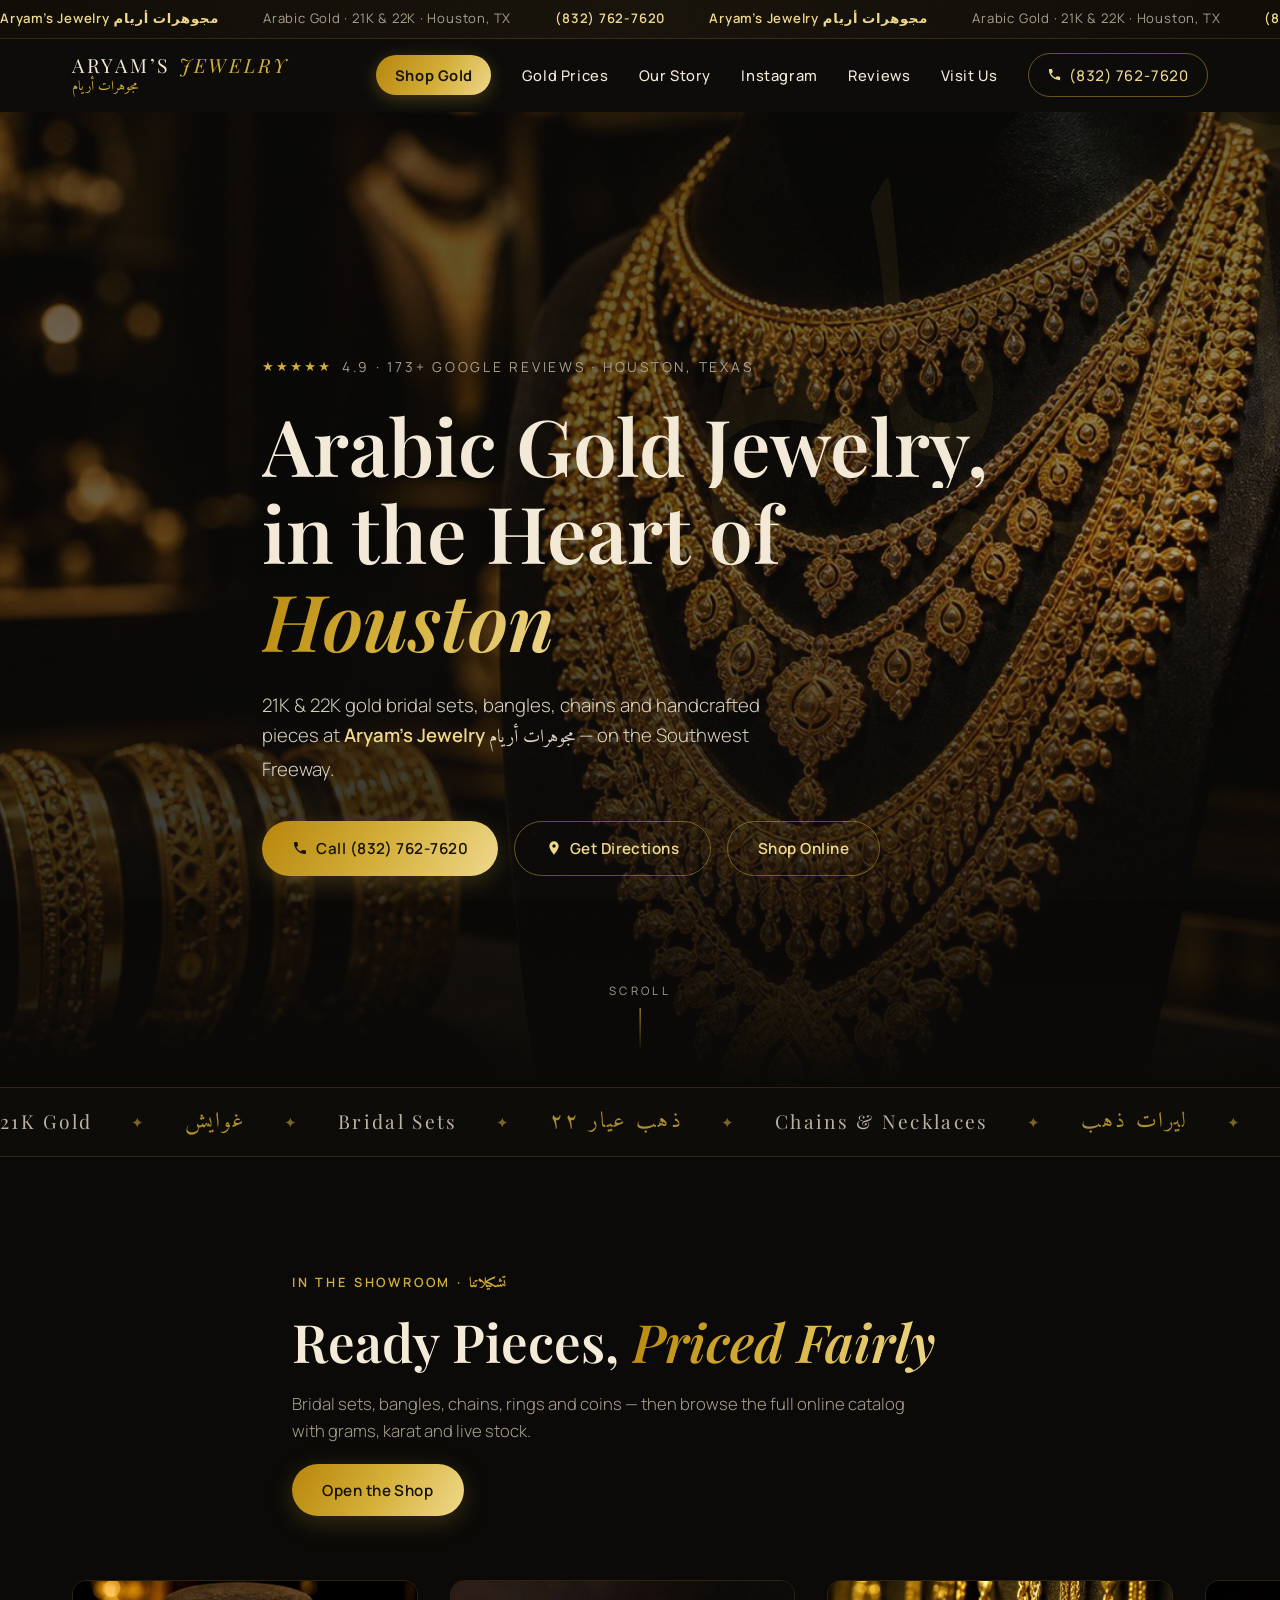
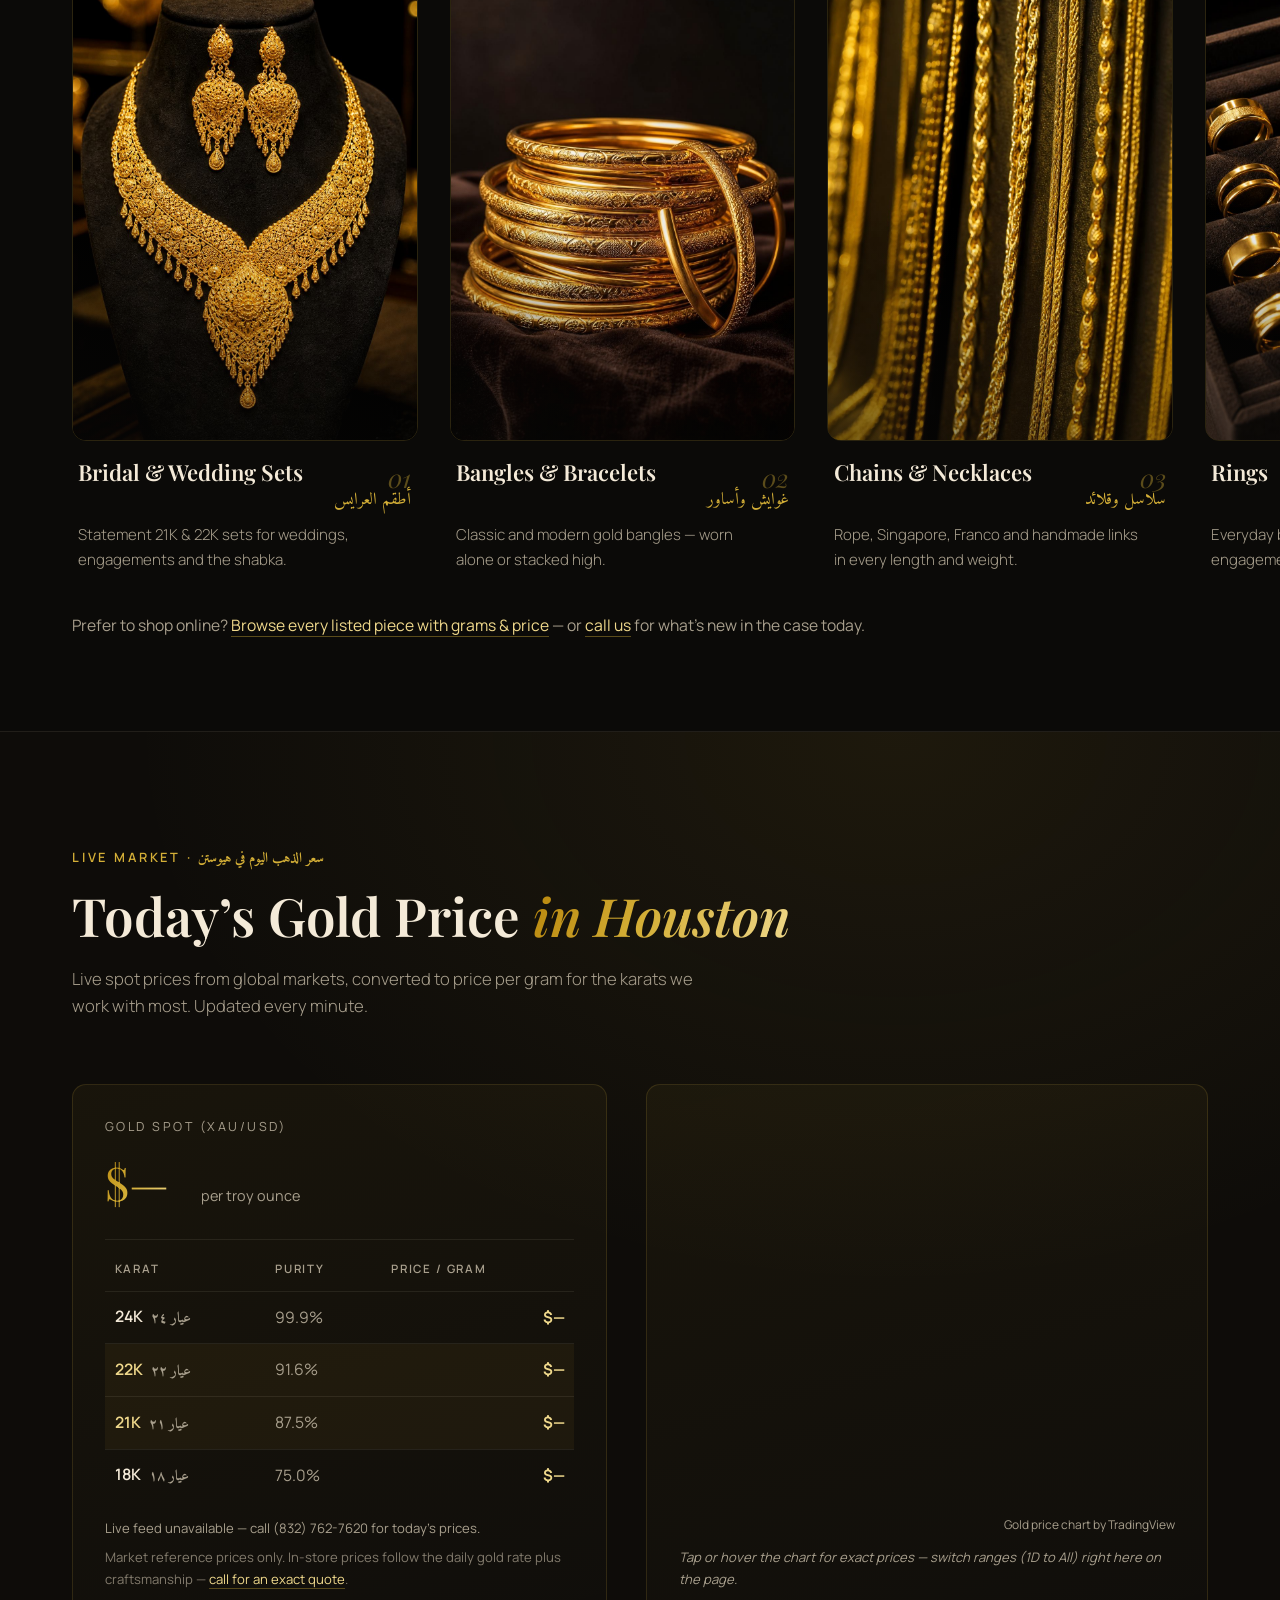
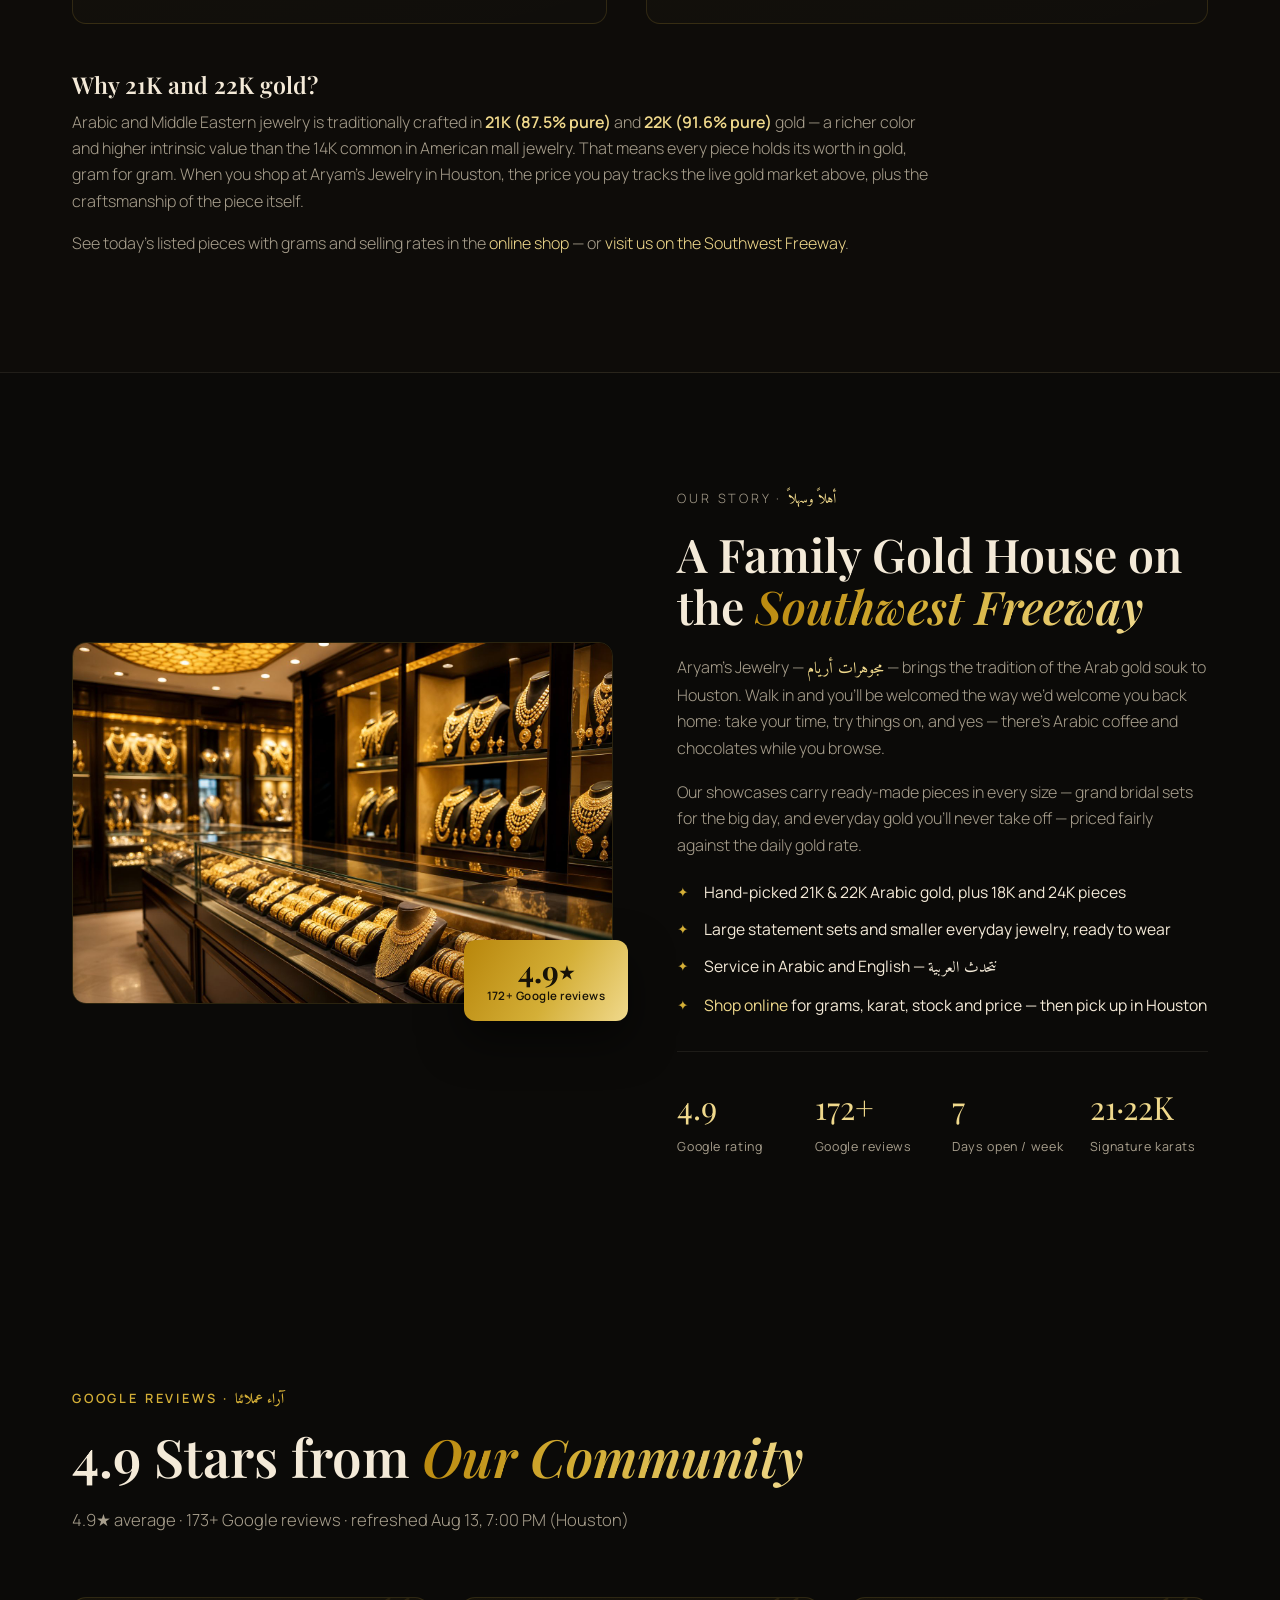
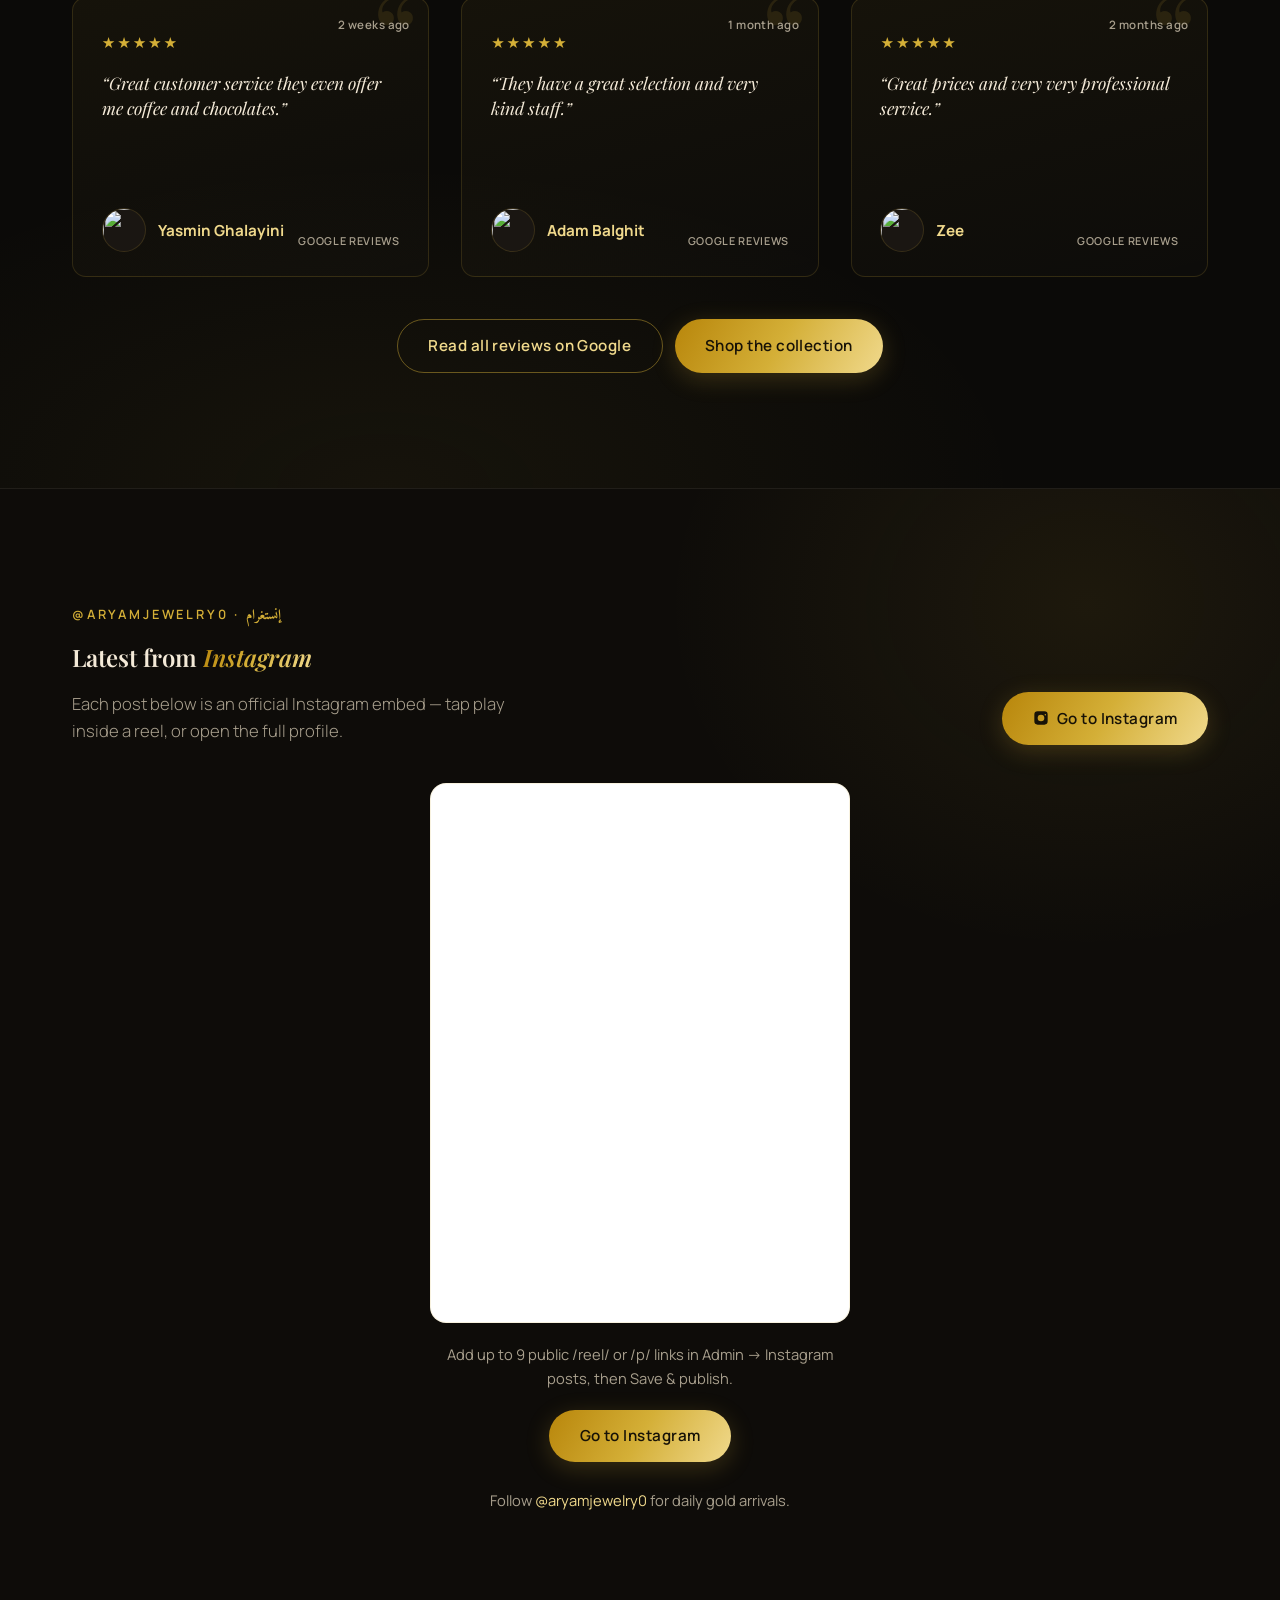
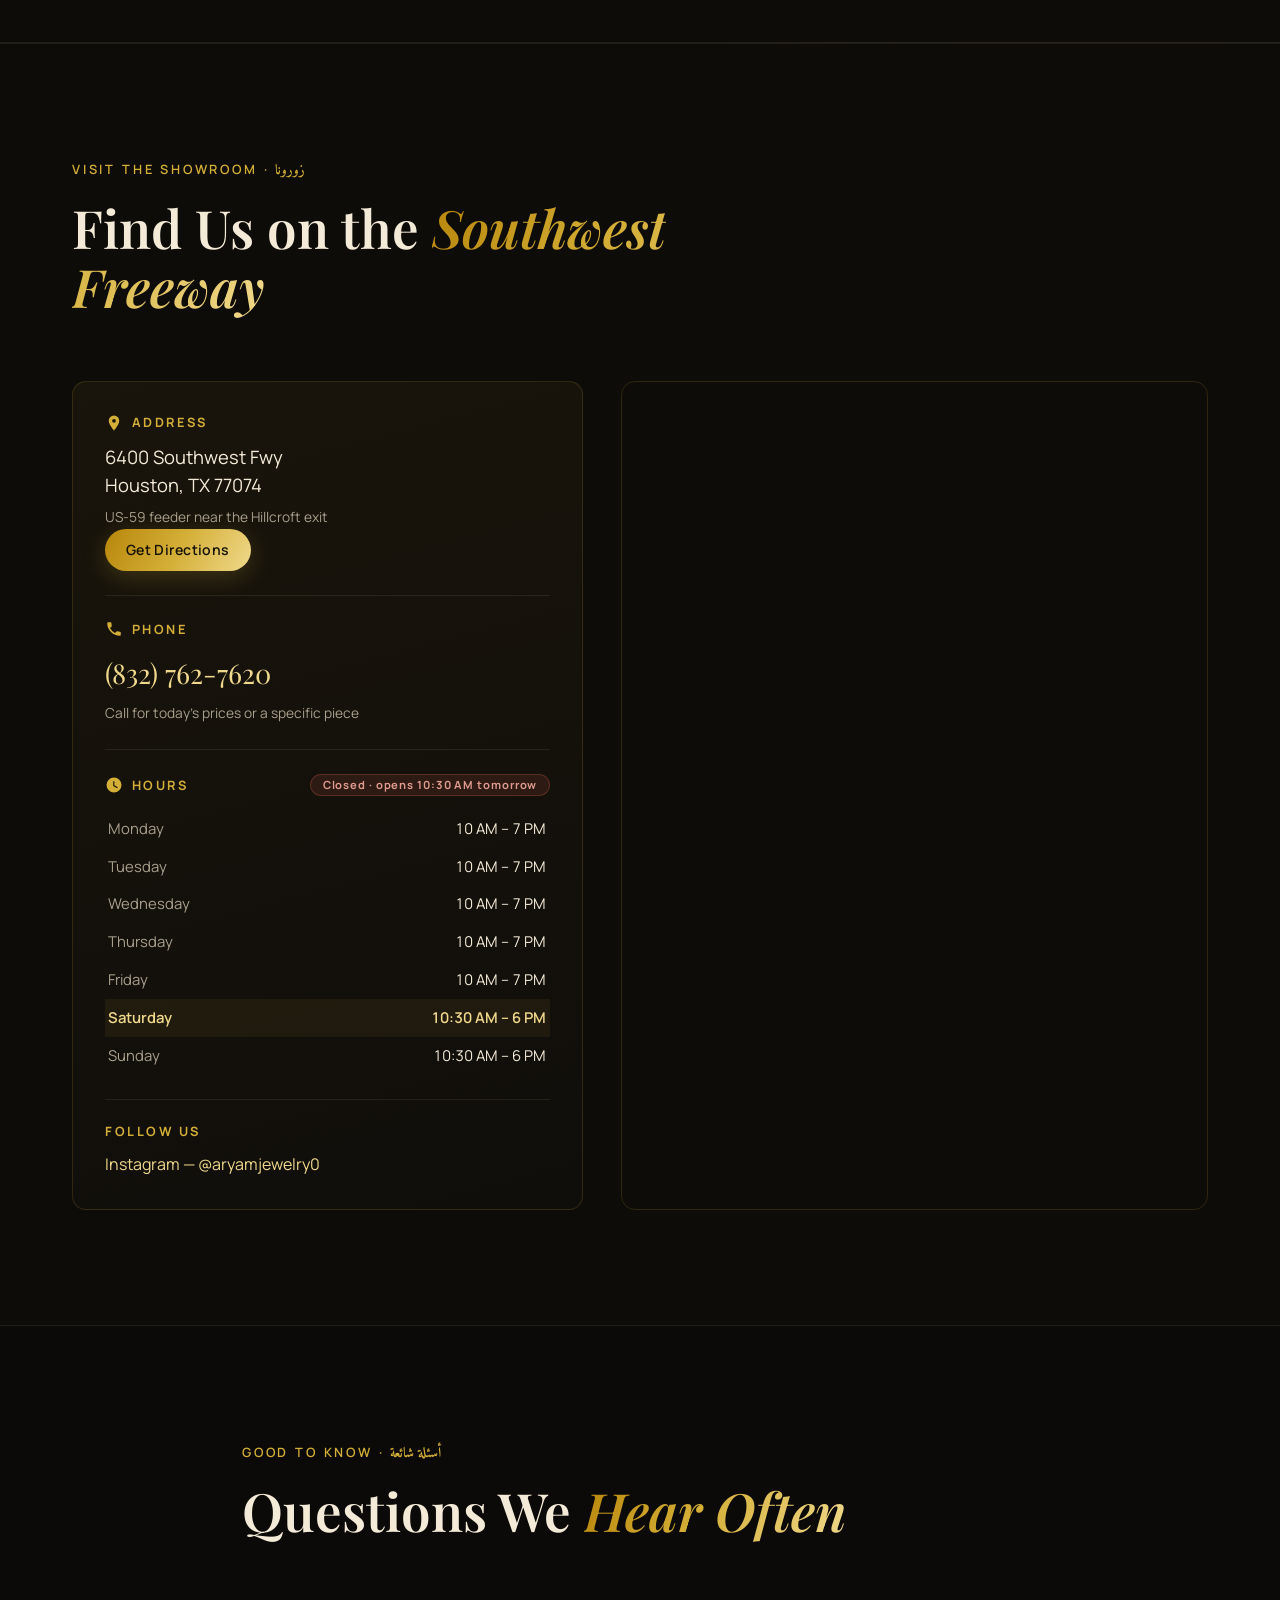
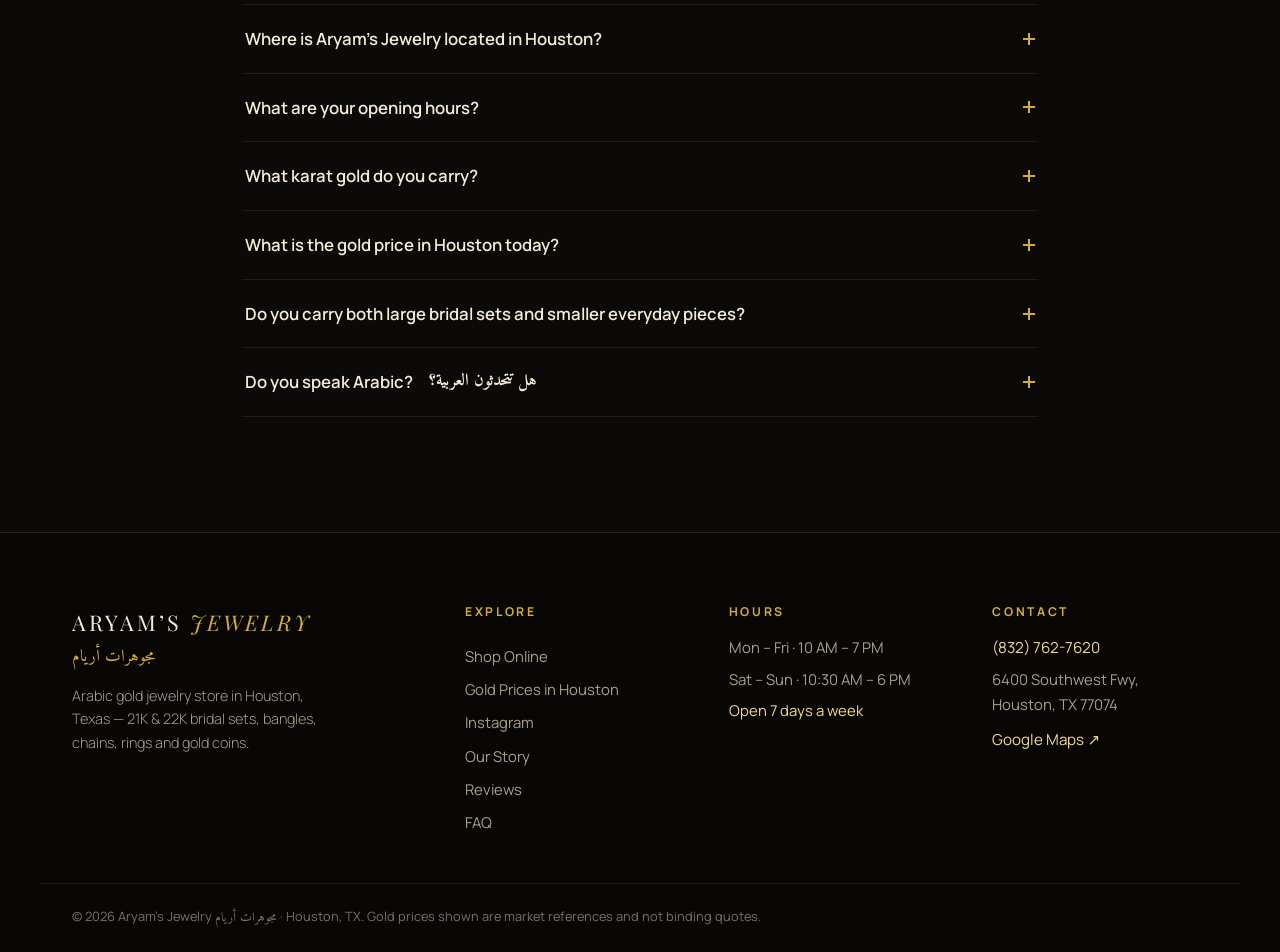
==== index.html @ 7ffd1975 "Instagram embeds rotate 3-at-a-time like Google reviews carousel. Co-authored-by: Cursor <cursoragen" ====
<!DOCTYPE html>
<html lang="en">
<head>
  <meta charset="utf-8" />
  <meta name="viewport" content="width=device-width, initial-scale=1" />

  <!-- Primary SEO -->
  <title>Aryam's Jewelry مجوهرات أريام | Arabic Gold Jewelry Store in Houston, TX — 21K &amp; 22K Gold</title>
  <meta name="description" content="Aryam's Jewelry (مجوهرات أريام) is Houston's Arabic gold jewelry store on the Southwest Fwy — 21K &amp; 22K gold bridal sets, bangles, chains, rings &amp; coins, plus live gold prices in Houston today. Rated 4.9★ on Google. Call (832) 762-7620." />
  <meta name="keywords" content="arabic gold jewelry houston, gold jewelry store houston tx, 21k gold houston, 22k gold jewelry, 18k gold, gold price houston today, gold price per gram, arabic jewelry store, middle eastern jewelry houston, bridal gold sets, gold bangles, gold chains, gold coins houston, مجوهرات هيوستن, ذهب هيوستن, مجوهرات أريام, سعر الذهب اليوم في هيوستن, Aryam's Jewelry" />
  <meta name="robots" content="index, follow, max-image-preview:large" />
  <meta name="author" content="Aryam's Jewelry" />
  <link rel="canonical" href="https://aryam.us/" />

  <!-- Local SEO / geo -->
  <meta name="geo.region" content="US-TX" />
  <meta name="geo.placename" content="Houston" />
  <meta name="geo.position" content="29.7205597;-95.4973634" />
  <meta name="ICBM" content="29.7205597, -95.4973634" />

  <!-- Open Graph -->
  <meta property="og:type" content="website" />
  <meta property="og:site_name" content="Aryam's Jewelry مجوهرات أريام" />
  <meta property="og:title" content="Aryam's Jewelry مجوهرات أريام — Arabic Gold Jewelry in Houston, TX" />
  <meta property="og:description" content="21K &amp; 22K Arabic gold jewelry in Houston: bridal sets, bangles, chains, rings &amp; coins. Live gold prices updated daily. 4.9★ from 172+ Google reviews." />
  <meta property="og:url" content="https://aryam.us/" />
  <meta property="og:image" content="https://aryam.us/images/hero.jpg" />
  <meta property="og:image:alt" content="22K Arabic gold necklaces and bangles at Aryam's Jewelry, Houston" />
  <meta property="og:locale" content="en_US" />

  <!-- Twitter -->
  <meta name="twitter:card" content="summary_large_image" />
  <meta name="twitter:title" content="Aryam's Jewelry مجوهرات أريام — Arabic Gold Jewelry in Houston, TX" />
  <meta name="twitter:description" content="21K &amp; 22K Arabic gold: bridal sets, bangles, chains &amp; coins. Live Houston gold prices. 4.9★ Google rating." />
  <meta name="twitter:image" content="https://aryam.us/images/hero.jpg" />

  <meta name="theme-color" content="#0b0a08" />
  <link rel="icon" type="image/svg+xml" href="images/favicon.svg" />

  <!-- Performance -->
  <link rel="preconnect" href="https://fonts.googleapis.com" />
  <link rel="preconnect" href="https://fonts.gstatic.com" crossorigin />
  <link rel="preconnect" href="https://api.gold-api.com" />
  <link rel="preload" as="image" href="images/hero.jpg" fetchpriority="high" />
  <link href="https://fonts.googleapis.com/css2?family=Playfair+Display:ital,wght@0,400;0,500;0,600;0,700;1,400&family=Manrope:wght@300;400;500;600;700&family=Amiri:ital,wght@0,400;0,700;1,400&display=swap" rel="stylesheet" />
  <link rel="stylesheet" href="css/styles.css" />

  <!-- Structured data: local business -->
  <script type="application/ld+json">
  {
    "@context": "https://schema.org",
    "@type": "JewelryStore",
    "@id": "https://aryam.us/#store",
    "name": "Aryam's Jewelry",
    "alternateName": "مجوهرات أريام",
    "description": "Arabic gold jewelry store in Houston, Texas specializing in 21K and 22K gold: bridal and wedding sets, bangles, chains, necklaces, rings, earrings, gold coins and bars.",
    "url": "https://aryam.us/",
    "telephone": "+18327627620",
    "image": ["https://aryam.us/images/hero.jpg"],
    "hasMap": "https://maps.app.goo.gl/hD6xfHHKVSbvvXcBA",
    "currenciesAccepted": "USD",
    "address": {
      "@type": "PostalAddress",
      "streetAddress": "6400 Southwest Fwy",
      "addressLocality": "Houston",
      "addressRegion": "TX",
      "postalCode": "77074",
      "addressCountry": "US"
    },
    "geo": {
      "@type": "GeoCoordinates",
      "latitude": 29.7205597,
      "longitude": -95.4973634
    },
    "areaServed": [
      { "@type": "City", "name": "Houston" },
      { "@type": "AdministrativeArea", "name": "Greater Houston" }
    ],
    "knowsAbout": ["Arabic gold jewelry", "21K gold", "22K gold", "gold prices in Houston", "bridal gold sets", "gold bangles", "gold chains", "gold coins"],
    "knowsLanguage": ["en", "ar"],
    "openingHoursSpecification": [
      {
        "@type": "OpeningHoursSpecification",
        "dayOfWeek": ["Monday", "Tuesday", "Wednesday", "Thursday", "Friday"],
        "opens": "10:00",
        "closes": "19:00"
      },
      {
        "@type": "OpeningHoursSpecification",
        "dayOfWeek": ["Saturday", "Sunday"],
        "opens": "10:30",
        "closes": "18:00"
      }
    ],
    "aggregateRating": {
      "@type": "AggregateRating",
      "ratingValue": "4.9",
      "reviewCount": "172",
      "bestRating": "5"
    },
    "review": [
      {
        "@type": "Review",
        "author": { "@type": "Person", "name": "Yasmin Ghalayini" },
        "reviewRating": { "@type": "Rating", "ratingValue": "5", "bestRating": "5" },
        "reviewBody": "Great customer service they even offer me coffee and chocolates."
      },
      {
        "@type": "Review",
        "author": { "@type": "Person", "name": "Adam Balghit" },
        "reviewRating": { "@type": "Rating", "ratingValue": "5", "bestRating": "5" },
        "reviewBody": "They have a great selection and very kind staff."
      },
      {
        "@type": "Review",
        "author": { "@type": "Person", "name": "Zee" },
        "reviewRating": { "@type": "Rating", "ratingValue": "5", "bestRating": "5" },
        "reviewBody": "Great prices and very very professional service."
      }
    ]
  }
  </script>

  <!-- Structured data: FAQ -->
  <script type="application/ld+json">
  {
    "@context": "https://schema.org",
    "@type": "FAQPage",
    "mainEntity": [
      {
        "@type": "Question",
        "name": "Where is Aryam's Jewelry located in Houston?",
        "acceptedAnswer": {
          "@type": "Answer",
          "text": "Aryam's Jewelry (مجوهرات أريام) is at 6400 Southwest Fwy, Houston, TX 77074 — on the US-59 Southwest Freeway near the Hillcroft exit, in southwest Houston minutes from Sharpstown and the Mahatma Gandhi District."
        }
      },
      {
        "@type": "Question",
        "name": "What are Aryam's Jewelry opening hours?",
        "acceptedAnswer": {
          "@type": "Answer",
          "text": "We are open 7 days a week: Monday through Friday 10 AM–7 PM, and Saturday and Sunday 10:30 AM–6 PM."
        }
      },
      {
        "@type": "Question",
        "name": "What karat gold does Aryam's Jewelry carry?",
        "acceptedAnswer": {
          "@type": "Answer",
          "text": "Our showcases focus on 21K and 22K yellow gold — the traditional standard for Arabic and Middle Eastern jewelry — alongside 18K and 24K pieces. Call (832) 762-7620 to ask about a specific piece or karat."
        }
      },
      {
        "@type": "Question",
        "name": "What is the gold price in Houston today?",
        "acceptedAnswer": {
          "@type": "Answer",
          "text": "Our website shows live gold spot prices per ounce and per gram for 24K, 22K, 21K and 18K gold, updated throughout the day from global markets. In-store prices are based on the daily gold rate plus craftsmanship, so call (832) 762-7620 for an exact quote."
        }
      },
      {
        "@type": "Question",
        "name": "Do you carry both large bridal sets and smaller everyday pieces?",
        "acceptedAnswer": {
          "@type": "Answer",
          "text": "Yes. We keep ready-made pieces in every size — from statement 21K and 22K bridal and wedding sets to everyday bangles, chains, rings and earrings, plus gold coins for gifting."
        }
      },
      {
        "@type": "Question",
        "name": "Do you speak Arabic? هل تتحدثون العربية؟",
        "acceptedAnswer": {
          "@type": "Answer",
          "text": "نعم، أهلاً وسهلاً! We happily serve customers in both Arabic and English."
        }
      }
    ]
  }
  </script>
</head>
<body>
  <a class="skip-link" href="#main">Skip to content</a>

  <!-- Live gold ticker -->
  <div class="gold-ticker" role="status" aria-label="Live gold prices">
    <div class="ticker-track" id="tickerTrack">
      <div class="ticker-group"><span class="tick"><b>Live Gold</b> — loading today's prices…</span></div>
      <div class="ticker-group" aria-hidden="true"><span class="tick"><b>Live Gold</b> — loading today's prices…</span></div>
    </div>
  </div>

  <header class="site-header" id="siteHeader">
    <div class="container nav-wrap">
      <a class="brand" href="#top" aria-label="Aryam's Jewelry — home">
        <span class="brand-en">ARYAM&rsquo;S <em>JEWELRY</em></span>
        <span class="brand-ar" lang="ar" dir="rtl">مجوهرات أريام</span>
      </a>
      <nav class="primary-nav" id="primaryNav" aria-label="Main navigation">
        <a class="nav-shop" href="/shop/">Shop Gold</a>
        <a href="#gold-prices">Gold Prices</a>
        <a href="#about">Our Story</a>
        <a href="#instagram">Instagram</a>
        <a href="#reviews">Reviews</a>
        <a href="#visit">Visit Us</a>
        <a class="nav-call" href="tel:+18327627620">
          <svg viewBox="0 0 24 24" width="15" height="15" aria-hidden="true"><path fill="currentColor" d="M6.62 10.79a15.05 15.05 0 0 0 6.59 6.59l2.2-2.2a1 1 0 0 1 1.02-.24 11.36 11.36 0 0 0 3.57.57 1 1 0 0 1 1 1V20a1 1 0 0 1-1 1A17 17 0 0 1 3 4a1 1 0 0 1 1-1h3.5a1 1 0 0 1 1 1 11.36 11.36 0 0 0 .57 3.57 1 1 0 0 1-.25 1.02Z"/></svg>
          (832) 762-7620
        </a>
      </nav>
      <button class="nav-toggle" id="navToggle" aria-expanded="false" aria-controls="primaryNav" aria-label="Open menu">
        <span></span><span></span><span></span>
      </button>
    </div>
  </header>

  <main id="main">
    <!-- ============ HERO ============ -->
    <section class="hero" id="top">
      <div class="hero-bg" aria-hidden="true">
        <img src="images/hero.jpg" alt="" fetchpriority="high" />
      </div>
      <div class="hero-veil" aria-hidden="true"></div>
      <div class="hero-ar-mark" aria-hidden="true" lang="ar">أريام</div>

      <div class="container hero-inner">
        <p class="hero-eyebrow" data-hero-fade>
          <span class="stars" aria-label="Rated 4.9 out of 5">★★★★★</span>
          4.9 · 172+ Google Reviews · Houston, Texas
        </p>
        <h1 class="hero-title">
          <span class="line"><span>Arabic Gold Jewelry,</span></span>
          <span class="line"><span>in the Heart of <em>Houston</em></span></span>
        </h1>
        <p class="hero-sub" data-hero-fade>
          21K &amp; 22K gold bridal sets, bangles, chains and handcrafted pieces at
          <strong>Aryam&rsquo;s Jewelry</strong> <span lang="ar" dir="rtl">مجوهرات أريام</span> —
          on the Southwest Freeway.
        </p>
        <div class="hero-cta" data-hero-fade>
          <a class="btn btn-gold" href="tel:+18327627620">
            <svg viewBox="0 0 24 24" width="16" height="16" aria-hidden="true"><path fill="currentColor" d="M6.62 10.79a15.05 15.05 0 0 0 6.59 6.59l2.2-2.2a1 1 0 0 1 1.02-.24 11.36 11.36 0 0 0 3.57.57 1 1 0 0 1 1 1V20a1 1 0 0 1-1 1A17 17 0 0 1 3 4a1 1 0 0 1 1-1h3.5a1 1 0 0 1 1 1 11.36 11.36 0 0 0 .57 3.57 1 1 0 0 1-.25 1.02Z"/></svg>
            Call (832) 762-7620
          </a>
          <a class="btn btn-ghost" href="https://maps.app.goo.gl/hD6xfHHKVSbvvXcBA" target="_blank" rel="noopener">
            <svg viewBox="0 0 24 24" width="16" height="16" aria-hidden="true"><path fill="currentColor" d="M12 2a7 7 0 0 0-7 7c0 5.25 7 13 7 13s7-7.75 7-13a7 7 0 0 0-7-7Zm0 9.5A2.5 2.5 0 1 1 12 6.5a2.5 2.5 0 0 1 0 5Z"/></svg>
            Get Directions
          </a>
          <a class="btn btn-ghost" href="/shop/">Shop Online</a>
        </div>
      </div>

      <a class="hero-scroll" href="/shop/" aria-label="Go to the online shop" data-hero-fade>
        <span>Scroll</span><i></i>
      </a>
    </section>

    <!-- ============ MARQUEE ============ -->
    <div class="marquee" aria-hidden="true">
      <div class="marquee-track">
        <div class="marquee-group">
          <span>21K Gold</span><i>✦</i><span lang="ar">غوايش</span><i>✦</i><span>Bridal Sets</span><i>✦</i><span lang="ar">ذهب عيار ٢٢</span><i>✦</i><span>Chains &amp; Necklaces</span><i>✦</i><span lang="ar">ليرات ذهب</span><i>✦</i><span>Gold Coins</span><i>✦</i><span lang="ar">مجوهرات أريام</span><i>✦</i>
        </div>
        <div class="marquee-group">
          <span>21K Gold</span><i>✦</i><span lang="ar">غوايش</span><i>✦</i><span>Bridal Sets</span><i>✦</i><span lang="ar">ذهب عيار ٢٢</span><i>✦</i><span>Chains &amp; Necklaces</span><i>✦</i><span lang="ar">ليرات ذهب</span><i>✦</i><span>Gold Coins</span><i>✦</i><span lang="ar">مجوهرات أريام</span><i>✦</i>
        </div>
      </div>
    </div>

    <!-- ============ COLLECTIONS ============ -->
    <section class="collections" id="collections" aria-labelledby="collections-title">
      <div class="container section-head" data-reveal>
        <p class="eyebrow">In the showroom · <span lang="ar" dir="rtl">تشكيلاتنا</span></p>
        <h2 id="collections-title">Ready Pieces, <em>Priced Fairly</em></h2>
        <p class="section-intro">
          Bridal sets, bangles, chains, rings and coins — then browse the full online catalog with grams, karat and live stock.
        </p>
        <p style="margin:1.2rem 0 0">
          <a class="btn btn-gold" href="/shop/">Open the Shop</a>
        </p>
      </div>

      <div class="collections-pin">
        <div class="collections-viewport">
          <div class="collections-track" id="collectionsTrack">
            <article class="collection-card">
              <div class="card-media"><img src="images/bridal-set.jpg" loading="lazy" width="1024" height="1536" alt="21K gold bridal jewelry set with ornate necklace and earrings — Arabic wedding gold at Aryam's Jewelry Houston" /></div>
              <div class="card-body">
                <span class="card-index">01</span>
                <h3>Bridal &amp; Wedding Sets</h3>
                <p class="card-ar" lang="ar" dir="rtl">أطقم العرايس</p>
                <p class="card-desc">Statement 21K &amp; 22K sets for weddings, engagements and the shabka.</p>
              </div>
            </article>
            <article class="collection-card">
              <div class="card-media"><img src="images/bangles.jpg" loading="lazy" width="1024" height="1536" alt="Stack of traditional 21K gold bangles (ghawayish) at Aryam's Jewelry, Arabic jewelry store in Houston TX" /></div>
              <div class="card-body">
                <span class="card-index">02</span>
                <h3>Bangles &amp; Bracelets</h3>
                <p class="card-ar" lang="ar" dir="rtl">غوايش وأساور</p>
                <p class="card-desc">Classic and modern gold bangles — worn alone or stacked high.</p>
              </div>
            </article>
            <article class="collection-card">
              <div class="card-media"><img src="images/necklaces.jpg" loading="lazy" width="1024" height="1536" alt="22K gold chains and necklaces hanging in the showcase at Aryam's Jewelry, gold store in Houston" /></div>
              <div class="card-body">
                <span class="card-index">03</span>
                <h3>Chains &amp; Necklaces</h3>
                <p class="card-ar" lang="ar" dir="rtl">سلاسل وقلائد</p>
                <p class="card-desc">Rope, Singapore, Franco and handmade links in every length and weight.</p>
              </div>
            </article>
            <article class="collection-card">
              <div class="card-media"><img src="images/rings.jpg" loading="lazy" width="1024" height="1536" alt="Tray of 18K and 21K gold rings at Aryam's Jewelry, jewelry store in Houston, Texas" /></div>
              <div class="card-body">
                <span class="card-index">04</span>
                <h3>Rings</h3>
                <p class="card-ar" lang="ar" dir="rtl">خواتم</p>
                <p class="card-desc">Everyday bands, statement rings and engagement gold in every size.</p>
              </div>
            </article>
            <article class="collection-card">
              <div class="card-media"><img src="images/gold-coins.jpg" loading="lazy" width="1024" height="1536" alt="Gold coins, liras and minted gold bars for gifting and saving at Aryam's Jewelry Houston" /></div>
              <div class="card-body">
                <span class="card-index">05</span>
                <h3>Coins &amp; Bars</h3>
                <p class="card-ar" lang="ar" dir="rtl">ليرات وسبائك</p>
                <p class="card-desc">Gold liras, coins and minted bars — for gifting, saving and celebrating.</p>
              </div>
            </article>
          </div>
        </div>
      </div>
      <p class="collections-note container" data-reveal>
        Prefer to shop online? <a href="/shop/">Browse every listed piece with grams &amp; price</a> —
        or <a href="tel:+18327627620">call us</a> for what&rsquo;s new in the case today.
      </p>
    </section>

    <!-- ============ GOLD PRICES ============ -->
    <section class="gold" id="gold-prices" aria-labelledby="gold-title">
      <div class="container">
        <div class="section-head" data-reveal>
          <p class="eyebrow">Live Market · <span lang="ar" dir="rtl">سعر الذهب اليوم في هيوستن</span></p>
          <h2 id="gold-title">Today&rsquo;s Gold Price <em>in Houston</em></h2>
          <p class="section-intro">
            Live spot prices from global markets, converted to price per gram for the karats we work with most.
            Updated every minute.
          </p>
        </div>

        <div class="gold-grid">
          <div class="gold-table-card" data-reveal>
            <div class="gold-spot">
              <span class="gold-spot-label">Gold Spot (XAU/USD)</span>
              <span class="gold-spot-value" id="spotPrice">$—</span>
              <span class="gold-spot-delta" id="spotDelta"></span>
              <span class="gold-spot-unit">per troy ounce</span>
            </div>
            <table class="gold-table">
              <caption class="sr-only">Live gold price per gram by karat, in US dollars</caption>
              <thead>
                <tr><th scope="col">Karat</th><th scope="col">Purity</th><th scope="col">Price / gram</th></tr>
              </thead>
              <tbody>
                <tr><th scope="row">24K <span lang="ar" dir="rtl">عيار ٢٤</span></th><td>99.9%</td><td class="price" id="g24">$—</td></tr>
                <tr class="highlight"><th scope="row">22K <span lang="ar" dir="rtl">عيار ٢٢</span></th><td>91.6%</td><td class="price" id="g22">$—</td></tr>
                <tr class="highlight"><th scope="row">21K <span lang="ar" dir="rtl">عيار ٢١</span></th><td>87.5%</td><td class="price" id="g21">$—</td></tr>
                <tr><th scope="row">18K <span lang="ar" dir="rtl">عيار ١٨</span></th><td>75.0%</td><td class="price" id="g18">$—</td></tr>
              </tbody>
            </table>
            <p class="gold-updated" id="priceUpdated">Connecting to live market feed…</p>
            <p class="gold-disclaimer">
              Market reference prices only. In-store prices follow the daily gold rate plus craftsmanship —
              <a href="tel:+18327627620">call for an exact quote</a>.
            </p>
          </div>

          <div class="gold-chart-card" data-reveal>
            <!-- TradingView interactive chart: range tabs + tap/hover readouts, all in-page -->
            <div class="tradingview-widget-container">
              <div class="tradingview-widget-container__widget"></div>
              <div class="tradingview-widget-copyright">
                <a href="https://www.tradingview.com/symbols/XAUUSD/" rel="noopener nofollow" target="_blank"><span>Gold price chart</span></a> by TradingView
              </div>
              <script type="text/javascript" src="https://s3.tradingview.com/external-embedding/embed-widget-symbol-overview.js" async>
              {
                "symbols": [
                  ["Gold Spot / U.S. Dollar", "OANDA:XAUUSD|12M"]
                ],
                "chartOnly": false,
                "width": "100%",
                "height": "100%",
                "locale": "en",
                "colorTheme": "dark",
                "autosize": true,
                "showVolume": false,
                "showMA": false,
                "hideDateRanges": false,
                "hideMarketStatus": true,
                "hideSymbolLogo": true,
                "scalePosition": "right",
                "scaleMode": "Normal",
                "fontFamily": "Trebuchet MS, Roboto, Ubuntu, sans-serif",
                "fontSize": "11",
                "noTimeScale": false,
                "valuesTracking": "1",
                "changeMode": "price-and-percent",
                "chartType": "area",
                "lineWidth": 2,
                "lineColor": "rgba(212, 175, 55, 1)",
                "topColor": "rgba(212, 175, 55, 0.22)",
                "bottomColor": "rgba(212, 175, 55, 0)",
                "isTransparent": true,
                "dateRanges": [
                  "1d|15",
                  "1w|60",
                  "1m|240",
                  "3m|1D",
                  "12m|1D",
                  "60m|1W",
                  "all|1M"
                ]
              }
              </script>
            </div>
            <p class="chart-hint">Tap or hover the chart for exact prices — switch ranges (1D to All) right here on the page.</p>
          </div>
        </div>

        <div class="gold-copy" data-reveal>
          <h3>Why 21K and 22K gold?</h3>
          <p>
            Arabic and Middle Eastern jewelry is traditionally crafted in <strong>21K (87.5% pure)</strong> and
            <strong>22K (91.6% pure)</strong> gold — a richer color and higher intrinsic value than the 14K common in
            American mall jewelry. That means every piece holds its worth in gold, gram for gram. When you shop at
            Aryam&rsquo;s Jewelry in Houston, the price you pay tracks the live gold market above, plus the
            craftsmanship of the piece itself.
          </p>
          <p style="margin-top:1rem">
            See today’s listed pieces with grams and selling rates in the
            <a href="/shop/">online shop</a> — or <a href="#visit">visit us on the Southwest Freeway</a>.
          </p>
        </div>
      </div>
    </section>

    <!-- ============ ABOUT ============ -->
    <section class="about" id="about" aria-labelledby="about-title">
      <div class="container about-grid">
        <div class="about-media" data-reveal>
          <img src="images/interior.jpg" loading="lazy" width="1536" height="1024" alt="Illuminated showcases of 21K and 22K Arabic gold jewelry inside Aryam's Jewelry store in Houston, Texas" />
          <div class="about-badge">
            <span class="badge-value">4.9<small>★</small></span>
            <span class="badge-label">172+ Google reviews</span>
          </div>
        </div>
        <div class="about-copy">
          <p class="eyebrow" data-reveal>Our Story · <span lang="ar" dir="rtl">أهلاً وسهلاً</span></p>
          <h2 id="about-title" data-reveal>A Family Gold House on the <em>Southwest Freeway</em></h2>
          <p data-reveal>
            Aryam&rsquo;s Jewelry — <span lang="ar" dir="rtl">مجوهرات أريام</span> — brings the tradition of the
            Arab gold souk to Houston. Walk in and you&rsquo;ll be welcomed the way we&rsquo;d welcome you back home:
            take your time, try things on, and yes — there&rsquo;s Arabic coffee and chocolates while you browse.
          </p>
          <p data-reveal>
            Our showcases carry ready-made pieces in every size — grand bridal sets for the big day, and everyday
            gold you&rsquo;ll never take off — priced fairly against the daily gold rate.
          </p>
          <ul class="about-list" data-reveal>
            <li>Hand-picked 21K &amp; 22K Arabic gold, plus 18K and 24K pieces</li>
            <li>Large statement sets and smaller everyday jewelry, ready to wear</li>
            <li>Service in Arabic and English — <span lang="ar" dir="rtl">نتحدث العربية</span></li>
            <li><a href="/shop/">Shop online</a> for grams, karat, stock and price — then pick up in Houston</li>
          </ul>
          <div class="stats" data-reveal>
            <div class="stat"><span class="stat-value" data-count="4.9" data-decimals="1">4.9</span><span class="stat-label">Google rating</span></div>
            <div class="stat"><span class="stat-value" data-count="172" data-suffix="+">172+</span><span class="stat-label">Google reviews</span></div>
            <div class="stat"><span class="stat-value" data-count="7">7</span><span class="stat-label">Days open / week</span></div>
            <div class="stat"><span class="stat-value">21·22K</span><span class="stat-label">Signature karats</span></div>
          </div>
        </div>
      </div>
    </section>

    <!-- ============ REVIEWS ============ -->
    <section class="reviews" id="reviews" aria-labelledby="reviews-title">
      <div class="container">
        <div class="section-head" data-reveal>
          <p class="eyebrow">Google Reviews · <span lang="ar" dir="rtl">آراء عملائنا</span></p>
          <h2 id="reviews-title">
            <span id="reviewsRatingLabel">4.9</span> Stars from <em>Our Community</em>
          </h2>
          <p class="section-intro" id="reviewsMeta">Loading the latest Google reviews…</p>
        </div>
        <div class="review-carousel" id="reviewsGrid" aria-live="polite"></div>
        <div class="reviews-cta" data-reveal>
          <a class="btn btn-ghost" href="https://maps.app.goo.gl/hD6xfHHKVSbvvXcBA" target="_blank" rel="noopener">Read all reviews on Google</a>
          <a class="btn btn-gold" href="/shop/">Shop the collection</a>
        </div>
      </div>
    </section>

    <!-- ============ INSTAGRAM ============ -->
    <section class="instagram" id="instagram" aria-labelledby="instagram-title">
      <div class="container">
        <div class="ig-head" data-reveal>
          <div>
            <p class="eyebrow">@aryamjewelry0 · <span lang="ar" dir="rtl">إنستغرام</span></p>
            <h2 id="instagram-title">Latest from <em>Instagram</em></h2>
            <p class="section-intro">Each post below is an official Instagram embed — tap play inside a reel, or open the full profile.</p>
          </div>
          <a class="btn btn-gold" href="https://www.instagram.com/aryamjewelry0/" target="_blank" rel="noopener">
            <svg viewBox="0 0 24 24" width="16" height="16" aria-hidden="true"><path fill="currentColor" d="M7 2h10a5 5 0 0 1 5 5v10a5 5 0 0 1-5 5H7a5 5 0 0 1-5-5V7a5 5 0 0 1 5-5Zm5 5a5 5 0 1 0 0 10 5 5 0 0 0 0-10Zm6.5-.9a1.1 1.1 0 1 0 0 2.2 1.1 1.1 0 0 0 0-2.2Z"/></svg>
            Go to Instagram
          </a>
        </div>

        <div class="ig-carousel" id="igCarousel" data-reveal aria-label="Embedded Instagram posts"></div>
        <div class="ig-empty" id="igEmpty" data-reveal hidden></div>

        <p class="ig-note" data-reveal>
          Follow <a href="https://www.instagram.com/aryamjewelry0/" target="_blank" rel="noopener">@aryamjewelry0</a> for daily gold arrivals.
        </p>
      </div>
    </section>

    <!-- ============ VISIT ============ -->
    <section class="visit" id="visit" aria-labelledby="visit-title">
      <div class="container">
        <div class="section-head" data-reveal>
          <p class="eyebrow">Visit the Showroom · <span lang="ar" dir="rtl">زورونا</span></p>
          <h2 id="visit-title">Find Us on the <em>Southwest Freeway</em></h2>
        </div>

        <div class="visit-grid">
          <div class="visit-info" data-reveal>
            <div class="visit-block">
              <h3>
                <svg viewBox="0 0 24 24" width="18" height="18" aria-hidden="true"><path fill="currentColor" d="M12 2a7 7 0 0 0-7 7c0 5.25 7 13 7 13s7-7.75 7-13a7 7 0 0 0-7-7Zm0 9.5A2.5 2.5 0 1 1 12 6.5a2.5 2.5 0 0 1 0 5Z"/></svg>
                Address
              </h3>
              <address>6400 Southwest Fwy<br />Houston, TX 77074</address>
              <p class="visit-hint">US-59 feeder near the Hillcroft exit</p>
              <a class="btn btn-gold btn-small" href="https://maps.app.goo.gl/hD6xfHHKVSbvvXcBA" target="_blank" rel="noopener">Get Directions</a>
            </div>

            <div class="visit-block">
              <h3>
                <svg viewBox="0 0 24 24" width="18" height="18" aria-hidden="true"><path fill="currentColor" d="M6.62 10.79a15.05 15.05 0 0 0 6.59 6.59l2.2-2.2a1 1 0 0 1 1.02-.24 11.36 11.36 0 0 0 3.57.57 1 1 0 0 1 1 1V20a1 1 0 0 1-1 1A17 17 0 0 1 3 4a1 1 0 0 1 1-1h3.5a1 1 0 0 1 1 1 11.36 11.36 0 0 0 .57 3.57 1 1 0 0 1-.25 1.02Z"/></svg>
                Phone
              </h3>
              <p><a class="visit-phone" href="tel:+18327627620">(832) 762-7620</a></p>
              <p class="visit-hint">Call for today&rsquo;s prices or a specific piece</p>
            </div>

            <div class="visit-block visit-hours">
              <h3>
                <svg viewBox="0 0 24 24" width="18" height="18" aria-hidden="true"><path fill="currentColor" d="M12 2a10 10 0 1 0 10 10A10 10 0 0 0 12 2Zm4.2 14.2L11 13.3V7h1.5v5.4l4.5 2.7Z"/></svg>
                Hours
                <span class="open-badge" id="openBadge">&nbsp;</span>
              </h3>
              <table class="hours-table">
                <tbody>
                  <tr data-day="1"><th scope="row">Monday</th><td>10 AM – 7 PM</td></tr>
                  <tr data-day="2"><th scope="row">Tuesday</th><td>10 AM – 7 PM</td></tr>
                  <tr data-day="3"><th scope="row">Wednesday</th><td>10 AM – 7 PM</td></tr>
                  <tr data-day="4"><th scope="row">Thursday</th><td>10 AM – 7 PM</td></tr>
                  <tr data-day="5"><th scope="row">Friday</th><td>10 AM – 7 PM</td></tr>
                  <tr data-day="6"><th scope="row">Saturday</th><td>10:30 AM – 6 PM</td></tr>
                  <tr data-day="0"><th scope="row">Sunday</th><td>10:30 AM – 6 PM</td></tr>
                </tbody>
              </table>
            </div>

            <div class="visit-block">
              <h3>Follow Us</h3>
              <p><a href="https://www.instagram.com/aryamjewelry0/" target="_blank" rel="noopener">Instagram — @aryamjewelry0</a></p>
            </div>
          </div>

          <div class="visit-map" data-reveal>
            <iframe
              src="https://maps.google.com/maps?q=Aryam%27s%20Jewelry%206400%20Southwest%20Fwy%20Houston%20TX%2077074&z=15&output=embed"
              width="600" height="520" style="border:0" allowfullscreen="" loading="lazy"
              referrerpolicy="no-referrer-when-downgrade"
              title="Map showing Aryam's Jewelry at 6400 Southwest Fwy, Houston, TX 77074">
            </iframe>
          </div>
        </div>
      </div>
    </section>

    <!-- ============ FAQ ============ -->
    <section class="faq" id="faq" aria-labelledby="faq-title">
      <div class="container faq-inner">
        <div class="section-head" data-reveal>
          <p class="eyebrow">Good to Know · <span lang="ar" dir="rtl">أسئلة شائعة</span></p>
          <h2 id="faq-title">Questions We <em>Hear Often</em></h2>
        </div>

        <div class="faq-list" data-reveal>
          <details>
            <summary>Where is Aryam&rsquo;s Jewelry located in Houston?<i></i></summary>
            <p>We&rsquo;re at <strong>6400 Southwest Fwy, Houston, TX 77074</strong> — on the US-59 Southwest Freeway near the Hillcroft exit, in southwest Houston minutes from Sharpstown and the Mahatma Gandhi District. <a href="https://maps.app.goo.gl/hD6xfHHKVSbvvXcBA" target="_blank" rel="noopener">Open in Google Maps</a>.</p>
          </details>
          <details>
            <summary>What are your opening hours?<i></i></summary>
            <p>We&rsquo;re open 7 days a week: <strong>Monday–Friday 10 AM–7 PM</strong> and <strong>Saturday–Sunday 10:30 AM–6 PM</strong>.</p>
          </details>
          <details>
            <summary>What karat gold do you carry?<i></i></summary>
            <p>Our showcases focus on <strong>21K and 22K yellow gold</strong> — the traditional standard for Arabic and Middle Eastern jewelry — alongside 18K and 24K pieces. Call <a href="tel:+18327627620">(832) 762-7620</a> to ask about a specific piece or karat.</p>
          </details>
          <details>
            <summary>What is the gold price in Houston today?<i></i></summary>
            <p>Check the <a href="#gold-prices">live gold price section</a> above — it shows the spot price per ounce and per gram for 24K, 22K, 21K and 18K, updated every minute from global markets. In-store prices follow the daily rate plus craftsmanship, so call us for an exact quote.</p>
          </details>
          <details>
            <summary>Do you carry both large bridal sets and smaller everyday pieces?<i></i></summary>
            <p>Yes — we keep ready-made pieces in every size, from statement 21K and 22K bridal and wedding sets to everyday bangles, chains, rings and earrings, plus gold coins for gifting.</p>
          </details>
          <details>
            <summary>Do you speak Arabic? <span lang="ar" dir="rtl">هل تتحدثون العربية؟</span><i></i></summary>
            <p><span lang="ar" dir="rtl">نعم، أهلاً وسهلاً!</span> We happily serve customers in both Arabic and English.</p>
          </details>
        </div>
      </div>
    </section>
  </main>

  <!-- ============ FOOTER ============ -->
  <footer class="site-footer">
    <div class="container footer-grid">
      <div class="footer-brand">
        <p class="brand-en">ARYAM&rsquo;S <em>JEWELRY</em></p>
        <p class="brand-ar" lang="ar" dir="rtl">مجوهرات أريام</p>
        <p class="footer-tag">Arabic gold jewelry store in Houston, Texas — 21K &amp; 22K bridal sets, bangles, chains, rings and gold coins.</p>
      </div>
      <nav class="footer-links" aria-label="Footer navigation">
        <h3>Explore</h3>
        <a href="/shop/">Shop Online</a>
        <a href="#gold-prices">Gold Prices in Houston</a>
        <a href="#instagram">Instagram</a>
        <a href="#about">Our Story</a>
        <a href="#reviews">Reviews</a>
        <a href="#faq">FAQ</a>
      </nav>
      <div class="footer-hours">
        <h3>Hours</h3>
        <p>Mon – Fri · 10 AM – 7 PM</p>
        <p>Sat – Sun · 10:30 AM – 6 PM</p>
        <p class="footer-open" id="footerOpenNote">Open 7 days a week</p>
      </div>
      <div class="footer-contact">
        <h3>Contact</h3>
        <p><a href="tel:+18327627620">(832) 762-7620</a></p>
        <address>6400 Southwest Fwy,<br />Houston, TX 77074</address>
        <a class="footer-map-link" href="https://maps.app.goo.gl/hD6xfHHKVSbvvXcBA" target="_blank" rel="noopener">Google Maps ↗</a>
      </div>
    </div>
    <div class="container footer-line">
      <p>© <span id="year">2026</span> Aryam&rsquo;s Jewelry <span lang="ar" dir="rtl">مجوهرات أريام</span> · Houston, TX. Gold prices shown are market references and not binding quotes.</p>
    </div>
  </footer>

  <!-- Mobile quick actions -->
  <div class="mobile-cta" aria-hidden="false">
    <a class="primary" href="tel:+18327627620">
      <svg viewBox="0 0 24 24" width="16" height="16" aria-hidden="true"><path fill="currentColor" d="M6.62 10.79a15.05 15.05 0 0 0 6.59 6.59l2.2-2.2a1 1 0 0 1 1.02-.24 11.36 11.36 0 0 0 3.57.57 1 1 0 0 1 1 1V20a1 1 0 0 1-1 1A17 17 0 0 1 3 4a1 1 0 0 1 1-1h3.5a1 1 0 0 1 1 1 11.36 11.36 0 0 0 .57 3.57 1 1 0 0 1-.25 1.02Z"/></svg>
      Call
    </a>
    <a class="secondary" href="https://maps.app.goo.gl/hD6xfHHKVSbvvXcBA" target="_blank" rel="noopener">
      <svg viewBox="0 0 24 24" width="16" height="16" aria-hidden="true"><path fill="currentColor" d="M12 2a7 7 0 0 0-7 7c0 5.25 7 13 7 13s7-7.75 7-13a7 7 0 0 0-7-7Zm0 9.5A2.5 2.5 0 1 1 12 6.5a2.5 2.5 0 0 1 0 5Z"/></svg>
      Directions
    </a>
  </div>

  <!-- Scripts -->
  <script src="js/shop/config.js"></script>
  <script src="https://cdn.jsdelivr.net/npm/@supabase/supabase-js@2.49.8/dist/umd/supabase.min.js" defer></script>
  <script src="https://cdn.jsdelivr.net/npm/gsap@3.13.0/dist/gsap.min.js" defer></script>
  <script src="https://cdn.jsdelivr.net/npm/gsap@3.13.0/dist/ScrollTrigger.min.js" defer></script>
  <script src="https://cdn.jsdelivr.net/npm/lenis@1.3.8/dist/lenis.min.js" defer></script>
  <script src="js/main.js" defer></script>
  <script src="js/reviews.js" defer></script>
  <script src="js/instagram.js" defer></script>
</body>
</html>
---- css/styles.css ----
/* ==========================================================================
   Aryam's Jewelry مجوهرات أريام — styles
   Luxury dark + gold theme. No build step required.
   ========================================================================== */

:root {
  --bg: #0b0a08;
  --bg-2: #0e0c09;
  --bg-3: #12100c;
  --panel: rgba(212, 175, 55, 0.055);
  --line: rgba(212, 175, 55, 0.16);
  --line-soft: rgba(244, 234, 216, 0.08);
  --gold: #d4af37;
  --gold-2: #f0d98c;
  --gold-3: #b8860b;
  --cream: #f4ead8;
  --muted: #a89f8d;
  --ink: #171207;
  --open: #8fd19a;
  --closed: #e09a8e;
  --container: 1200px;
  --radius: 14px;
  --font-display: "Playfair Display", Georgia, "Times New Roman", serif;
  --font-body: "Manrope", system-ui, -apple-system, "Segoe UI", sans-serif;
  --font-ar: "Amiri", "Playfair Display", serif;
}

/* ---------- Base ---------- */
*, *::before, *::after { box-sizing: border-box; }

html {
  scroll-behavior: smooth;
  -webkit-text-size-adjust: 100%;
  overflow-x: clip;
}

body {
  margin: 0;
  background: var(--bg);
  color: var(--cream);
  font-family: var(--font-body);
  font-size: 1rem;
  line-height: 1.65;
  -webkit-font-smoothing: antialiased;
  overflow-x: clip;
}

/* Subtle film grain for a rich, tactile feel */
body::after {
  content: "";
  position: fixed;
  inset: 0;
  z-index: 200;
  pointer-events: none;
  opacity: 0.05;
  background-image: url("data:image/svg+xml,%3Csvg xmlns='http://www.w3.org/2000/svg' width='160' height='160'%3E%3Cfilter id='n'%3E%3CfeTurbulence type='fractalNoise' baseFrequency='0.9' numOctaves='2'/%3E%3C/filter%3E%3Crect width='160' height='160' filter='url(%23n)' opacity='0.6'/%3E%3C/svg%3E");
}

img { display: block; max-width: 100%; height: auto; }

a { color: var(--gold-2); text-decoration: none; }
a:hover { color: var(--gold); }

h1, h2, h3 { font-family: var(--font-display); font-weight: 600; line-height: 1.12; margin: 0; }

h2 em, h1 em {
  font-style: italic;
  background: linear-gradient(115deg, var(--gold-3), var(--gold) 45%, var(--gold-2));
  -webkit-background-clip: text;
  background-clip: text;
  color: transparent;
}

[lang="ar"] { font-family: var(--font-ar); }

::selection { background: rgba(212, 175, 55, 0.35); color: #fff; }

.container {
  max-width: var(--container);
  margin-inline: auto;
  padding-inline: clamp(1.25rem, 4vw, 2rem);
}

.sr-only {
  position: absolute; width: 1px; height: 1px;
  margin: -1px; padding: 0; overflow: hidden;
  clip: rect(0 0 0 0); white-space: nowrap; border: 0;
}

.skip-link {
  position: absolute; left: 1rem; top: -3rem;
  z-index: 300; padding: 0.5rem 1rem;
  background: var(--gold); color: var(--ink);
  border-radius: 6px; font-weight: 600;
  transition: top 0.2s;
}
.skip-link:focus { top: 1rem; color: var(--ink); }

/* ---------- Buttons ---------- */
.btn {
  display: inline-flex; align-items: center; justify-content: center; gap: 0.5rem;
  padding: 0.85rem 1.9rem;
  border-radius: 999px;
  font-family: var(--font-body); font-weight: 600; font-size: 0.95rem;
  letter-spacing: 0.03em;
  cursor: pointer;
  transition: transform 0.25s ease, box-shadow 0.25s ease, background-color 0.25s ease, color 0.25s ease, border-color 0.25s ease;
}
.btn-gold {
  background: linear-gradient(120deg, var(--gold-3), var(--gold) 50%, var(--gold-2));
  color: var(--ink);
  box-shadow: 0 6px 24px rgba(212, 175, 55, 0.22);
}
.btn-gold:hover {
  transform: translateY(-2px);
  box-shadow: 0 10px 30px rgba(212, 175, 55, 0.34);
  color: var(--ink);
}
.btn-ghost {
  border: 1px solid rgba(212, 175, 55, 0.45);
  color: var(--gold-2);
  background: transparent;
}
.btn-ghost:hover {
  background: rgba(212, 175, 55, 0.1);
  border-color: var(--gold);
  transform: translateY(-2px);
}
.btn-small { padding: 0.6rem 1.3rem; font-size: 0.88rem; }

/* ---------- Gold ticker ---------- */
.gold-ticker {
  position: relative;
  z-index: 95;
  overflow: hidden;
  background: linear-gradient(90deg, #0f0c06, #17120a 50%, #0f0c06);
  border-bottom: 1px solid var(--line);
  padding-block: 0.5rem;
  font-size: 0.82rem;
  letter-spacing: 0.06em;
  color: var(--muted);
  white-space: nowrap;
}
.ticker-track {
  display: flex;
  width: max-content;
  animation: slide-x 30s linear infinite;
}
/* Pause on hover only where real hover exists — on touch screens a tap
   "sticks" the :hover state and would freeze the ticker permanently */
@media (hover: hover) and (pointer: fine) {
  .gold-ticker:hover .ticker-track { animation-play-state: paused; }
}
.ticker-group {
  display: flex;
  align-items: center;
  gap: 2.75rem;
  padding-right: 2.75rem;
  flex-shrink: 0;
}
.tick b { color: var(--gold-2); font-weight: 600; }
.tick .up { color: var(--open); }
.tick .down { color: var(--closed); }

@keyframes slide-x {
  from { transform: translateX(0); }
  to { transform: translateX(-50%); }
}

/* ---------- Header ---------- */
.site-header {
  position: sticky;
  top: 0;
  z-index: 200;
  transition: background-color 0.35s ease, border-color 0.35s ease, backdrop-filter 0.35s ease;
  border-bottom: 1px solid transparent;
}
.site-header.scrolled {
  background: rgba(11, 10, 8, 0.92);
  backdrop-filter: blur(14px);
  -webkit-backdrop-filter: blur(14px);
  border-bottom-color: var(--line);
}
body.nav-open .site-header,
body.nav-open .site-header.scrolled {
  background: #0b0a08;
  backdrop-filter: none;
  -webkit-backdrop-filter: none;
  border-bottom-color: var(--line);
}
.nav-wrap {
  display: flex; align-items: center; justify-content: space-between;
  gap: 2rem;
  padding-block: 0.9rem;
  position: relative;
  z-index: 220;
}
.brand {
  display: flex;
  flex-direction: column;
  align-items: flex-start;
  line-height: 1.15;
  gap: 0.15rem;
}
.brand-en {
  display: block;
  font-family: var(--font-display);
  font-size: 1.22rem; letter-spacing: 0.14em; color: var(--cream);
}
.brand-en em { font-style: italic; color: var(--gold); }
.brand-ar {
  display: block;
  font-size: 0.85rem;
  color: var(--gold);
  line-height: 1.3;
}

.primary-nav { display: flex; align-items: center; gap: 1.9rem; }
.primary-nav a {
  color: var(--cream); font-size: 0.92rem; font-weight: 500; letter-spacing: 0.04em;
  position: relative;
}
.primary-nav a:not(.nav-call):not(.nav-shop)::after {
  content: ""; position: absolute; left: 0; bottom: -6px;
  width: 100%; height: 1px;
  background: var(--gold);
  transform: scaleX(0); transform-origin: right;
  transition: transform 0.3s ease;
}
.primary-nav a:not(.nav-call):hover { color: var(--gold-2); }
.primary-nav a:not(.nav-call):not(.nav-shop):hover::after { transform: scaleX(1); transform-origin: left; }

.nav-shop {
  display: inline-flex !important;
  align-items: center;
  padding: 0.5rem 1.15rem !important;
  border-radius: 999px;
  background: linear-gradient(120deg, var(--gold-3), var(--gold) 55%, var(--gold-2));
  color: var(--ink) !important;
  font-weight: 700 !important;
  letter-spacing: 0.06em;
  box-shadow: 0 4px 18px rgba(212, 175, 55, 0.28);
}
.nav-shop:hover {
  color: var(--ink) !important;
  filter: brightness(1.06);
  transform: translateY(-1px);
}

.nav-call {
  display: inline-flex; align-items: center; gap: 0.45rem;
  padding: 0.55rem 1.15rem;
  border: 1px solid rgba(212, 175, 55, 0.45);
  border-radius: 999px;
  color: var(--gold-2) !important;
  font-variant-numeric: tabular-nums;
  transition: background-color 0.25s, border-color 0.25s;
}
.nav-call:hover { background: rgba(212, 175, 55, 0.12); border-color: var(--gold); }

.nav-toggle {
  display: none;
  position: relative;
  z-index: 230;
  width: 48px;
  height: 48px;
  flex-direction: column;
  align-items: center;
  justify-content: center;
  gap: 6px;
  background: rgba(11, 10, 8, 0.9);
  border: 1px solid var(--line);
  border-radius: 12px;
  padding: 0;
  cursor: pointer;
}
.nav-toggle span {
  display: block;
  width: 22px;
  height: 2px;
  background: var(--gold-2);
  border-radius: 2px;
  transition: transform 0.28s ease, opacity 0.28s ease;
  transform-origin: center;
}
body.nav-open .nav-toggle {
  background: #0b0a08;
  border-color: var(--gold);
}
body.nav-open .nav-toggle span:nth-child(1) {
  transform: translateY(8px) rotate(45deg);
}
body.nav-open .nav-toggle span:nth-child(2) {
  opacity: 0;
  transform: scaleX(0);
}
body.nav-open .nav-toggle span:nth-child(3) {
  transform: translateY(-8px) rotate(-45deg);
}
body.nav-open {
  overflow: hidden;
  touch-action: none;
}

/* ---------- Hero ---------- */
.hero {
  position: relative;
  min-height: max(640px, 100svh);
  display: flex; align-items: center;
  overflow: clip;
}
.hero-bg { position: absolute; inset: -12% 0; z-index: -3; will-change: transform; }
.hero-bg img {
  width: 100%; height: 100%; object-fit: cover;
  animation: kenburns 9s ease-out forwards;
}
@keyframes kenburns {
  from { transform: scale(1.14); }
  to { transform: scale(1); }
}
.hero-veil {
  position: absolute; inset: 0; z-index: -2;
  background:
    linear-gradient(180deg, rgba(11, 10, 8, 0.62) 0%, rgba(11, 10, 8, 0.25) 45%, var(--bg) 100%),
    radial-gradient(85% 70% at 28% 55%, rgba(11, 10, 8, 0.66) 0%, transparent 100%);
}
.hero-ar-mark {
  position: absolute; z-index: -1;
  right: -2%; top: 6%;
  font-family: var(--font-ar);
  font-size: clamp(11rem, 30vw, 26rem);
  line-height: 1;
  color: rgba(212, 175, 55, 0.07);
  user-select: none;
  will-change: transform;
}
.hero-inner { padding-block: 8rem 6rem; max-width: 820px; }
.hero-eyebrow {
  display: flex; align-items: center; gap: 0.6rem;
  margin: 0 0 1.4rem;
  font-size: 0.86rem; letter-spacing: 0.2em; text-transform: uppercase;
  color: var(--muted);
}
.stars { color: var(--gold); letter-spacing: 0.18em; font-size: 0.95em; }
.hero-title {
  font-size: clamp(2.6rem, 6.4vw, 4.9rem);
  color: var(--cream);
}
.hero-title .line { display: block; overflow: hidden; }
.hero-title .line > span { display: inline-block; }
.hero-sub {
  margin: 1.6rem 0 2.3rem;
  max-width: 34rem;
  font-size: clamp(1.02rem, 1.6vw, 1.16rem);
  font-weight: 300;
  color: rgba(244, 234, 216, 0.88);
}
.hero-sub strong { font-weight: 600; color: var(--gold-2); }
.hero-cta { display: flex; flex-wrap: wrap; gap: 1rem; }

.hero-scroll {
  position: absolute; left: 50%; bottom: 2.2rem;
  transform: translateX(-50%);
  display: flex; flex-direction: column; align-items: center; gap: 0.5rem;
  font-size: 0.72rem; letter-spacing: 0.3em; text-transform: uppercase;
  color: var(--muted);
}
.hero-scroll i {
  width: 1px; height: 44px;
  background: linear-gradient(var(--gold), transparent);
  animation: drip 2.2s ease-in-out infinite;
}
@keyframes drip {
  0% { transform: scaleY(0); transform-origin: top; }
  45% { transform: scaleY(1); transform-origin: top; }
  55% { transform: scaleY(1); transform-origin: bottom; }
  100% { transform: scaleY(0); transform-origin: bottom; }
}

/* ---------- Marquee ---------- */
.marquee {
  overflow: hidden;
  border-block: 1px solid var(--line);
  background: var(--bg-2);
  padding-block: 1rem;
}
.marquee-track { display: flex; width: max-content; animation: slide-x 36s linear infinite; }
.marquee-group {
  display: flex; align-items: center; gap: 2.4rem;
  padding-right: 2.4rem;
  flex-shrink: 0;
  font-family: var(--font-display);
  font-size: clamp(1rem, 2vw, 1.2rem);
  letter-spacing: 0.12em;
  color: rgba(244, 234, 216, 0.75);
  white-space: nowrap;
}
.marquee-group [lang="ar"] { font-size: 1.15em; color: rgba(212, 175, 55, 0.8); }
.marquee-group i { font-style: normal; color: var(--gold); opacity: 0.55; font-size: 0.8em; }

/* ---------- Sections (shared) ---------- */
section { padding-block: clamp(4.5rem, 9vw, 7.5rem); }
section[id] { scroll-margin-top: 84px; }

/* Grid children may not force the page wider than the viewport */
.gold-grid > *, .visit-grid > *, .about-grid > *, .footer-grid > *, .review-carousel > * { min-width: 0; }

.section-head { max-width: 760px; margin-bottom: clamp(2.5rem, 5vw, 4rem); }
.eyebrow {
  margin: 0 0 1rem;
  font-size: 0.8rem; font-weight: 600;
  letter-spacing: 0.22em; text-transform: uppercase;
  color: var(--gold);
}
.eyebrow [lang="ar"] { letter-spacing: 0; font-size: 1.1em; }
.section-head h2 { font-size: clamp(2.1rem, 4.6vw, 3.3rem); color: var(--cream); }
.section-intro {
  margin: 1.2rem 0 0;
  color: var(--muted);
  font-size: 1.04rem;
  font-weight: 300;
  max-width: 40rem;
}

/* ---------- Collections ---------- */
.collections { padding-bottom: clamp(3rem, 6vw, 5rem); }

.collections-viewport { overflow: hidden; }
.collections-track {
  display: flex;
  gap: clamp(1.25rem, 2.5vw, 2rem);
  width: max-content;
  padding-inline: max(calc((100vw - var(--container)) / 2 + clamp(1.25rem, 4vw, 2rem)), 1.25rem);
  will-change: transform;
}
.collection-card {
  width: clamp(280px, 27vw, 380px);
  flex-shrink: 0;
}
.card-media {
  position: relative;
  aspect-ratio: 3 / 4;
  overflow: hidden;
  border-radius: var(--radius);
  border: 1px solid var(--line);
}
.card-media img {
  width: 100%; height: 100%; object-fit: cover;
  transition: transform 0.7s cubic-bezier(0.22, 0.61, 0.36, 1);
}
.collection-card:hover .card-media img { transform: scale(1.07); }
.card-media::after {
  content: "";
  position: absolute; inset: 0;
  background: linear-gradient(200deg, transparent 55%, rgba(11, 10, 8, 0.55));
  pointer-events: none;
}
.card-body { position: relative; padding: 1.2rem 0.4rem 0; }
.card-index {
  position: absolute; right: 0.4rem; top: 0.95rem;
  font-family: var(--font-display); font-style: italic;
  font-size: 1.6rem; color: rgba(212, 175, 55, 0.4);
}
.card-body h3 { font-size: 1.38rem; color: var(--cream); }
.card-ar { margin: 0.15rem 0 0.5rem; color: var(--gold); font-size: 1.05rem; }
.card-desc { margin: 0; color: var(--muted); font-size: 0.94rem; font-weight: 300; max-width: 92%; }

.collections-note { margin-top: 2.5rem; color: var(--muted); font-size: 0.98rem; }
.collections-note a { border-bottom: 1px solid rgba(212, 175, 55, 0.4); }

/* Mobile: native swipe with snap */
@media (max-width: 1023px) {
  .collections-viewport {
    overflow-x: auto;
    scroll-snap-type: x proximity;
    scrollbar-width: none;
    -webkit-overflow-scrolling: touch;
  }
  .collections-viewport::-webkit-scrollbar { display: none; }
  .collection-card { scroll-snap-align: start; width: min(78vw, 340px); }
}

/* ---------- Gold prices ---------- */
.gold {
  background:
    radial-gradient(60% 45% at 70% 0%, rgba(212, 175, 55, 0.08) 0%, transparent 100%),
    var(--bg-2);
  border-block: 1px solid var(--line-soft);
}
.gold-grid {
  display: grid;
  grid-template-columns: minmax(0, 1fr) minmax(0, 1.05fr);
  gap: clamp(1.5rem, 3vw, 2.5rem);
  align-items: stretch;
}
.gold-table-card, .gold-chart-card {
  background: linear-gradient(165deg, var(--panel), rgba(255, 255, 255, 0.012));
  border: 1px solid var(--line);
  border-radius: var(--radius);
  padding: clamp(1.4rem, 2.5vw, 2rem);
}
.gold-spot {
  display: flex; flex-wrap: wrap; align-items: baseline; gap: 0.4rem 1rem;
  padding-bottom: 1.2rem;
  border-bottom: 1px solid var(--line-soft);
  margin-bottom: 0.4rem;
}
.gold-spot-label {
  width: 100%;
  font-size: 0.78rem; letter-spacing: 0.2em; text-transform: uppercase;
  color: var(--muted);
}
.gold-spot-value {
  font-family: var(--font-display);
  font-size: clamp(2.2rem, 4vw, 2.9rem);
  background: linear-gradient(115deg, var(--gold-3), var(--gold) 45%, var(--gold-2));
  -webkit-background-clip: text; background-clip: text; color: transparent;
  font-variant-numeric: tabular-nums;
}
.gold-spot-unit { color: var(--muted); font-size: 0.9rem; }
.gold-spot-delta { font-size: 0.92rem; font-weight: 700; font-variant-numeric: tabular-nums; }
.gold-spot-delta.up { color: var(--open); }
.gold-spot-delta.down { color: var(--closed); }

/* The spot value is gradient-clipped text, so flash it with brightness */
.gold-spot-value.flash { animation: spot-flash 0.9s ease; }
@keyframes spot-flash {
  0% { filter: brightness(1.9); }
  100% { filter: brightness(1); }
}

.gold-table { width: 100%; border-collapse: collapse; font-size: 0.98rem; }
.gold-table th, .gold-table td { text-align: left; padding: 0.78rem 0.6rem; }
.gold-table thead th {
  font-size: 0.72rem; letter-spacing: 0.16em; text-transform: uppercase;
  color: var(--muted); font-weight: 600;
  border-bottom: 1px solid var(--line-soft);
}
.gold-table tbody tr { border-bottom: 1px solid var(--line-soft); }
.gold-table tbody tr:last-child { border-bottom: 0; }
.gold-table tbody th { font-weight: 600; color: var(--cream); }
.gold-table tbody th [lang="ar"] { color: var(--muted); font-size: 0.92em; margin-left: 0.35rem; }
.gold-table td { color: var(--muted); }
.gold-table td.price {
  color: var(--gold-2); font-weight: 700; font-variant-numeric: tabular-nums;
  text-align: right;
}
.gold-table tr.highlight { background: rgba(212, 175, 55, 0.06); }
.gold-table tr.highlight th { color: var(--gold-2); }

td.price.flash { animation: price-flash 0.9s ease; }
@keyframes price-flash {
  0% { color: #fff; }
  100% { color: var(--gold-2); }
}

.gold-updated { margin: 1rem 0 0; font-size: 0.82rem; color: var(--muted); }
.gold-disclaimer {
  margin: 0.5rem 0 0;
  font-size: 0.82rem; color: rgba(168, 159, 141, 0.75);
}
.gold-disclaimer a { border-bottom: 1px solid rgba(212, 175, 55, 0.35); }

.gold-chart-card { display: flex; flex-direction: column; }
.tradingview-widget-container { flex: 1; min-height: 400px; display: flex; flex-direction: column; }
.tradingview-widget-container__widget { flex: 1; min-height: 360px; }
.chart-hint {
  margin: 0.8rem 0 0;
  font-size: 0.82rem;
  color: var(--muted);
  font-style: italic;
}
.tradingview-widget-copyright {
  margin-top: 0.6rem;
  font-size: 0.75rem; color: var(--muted); text-align: right;
}
.tradingview-widget-copyright a { color: var(--muted); }
.tradingview-widget-copyright a:hover { color: var(--gold-2); }

.gold-copy {
  margin-top: clamp(2rem, 4vw, 3rem);
  max-width: 860px;
}
.gold-copy h3 { font-size: 1.45rem; color: var(--cream); margin-bottom: 0.7rem; }
.gold-copy p { margin: 0; color: var(--muted); font-weight: 300; }
.gold-copy strong { color: var(--gold-2); font-weight: 600; }

/* ---------- About ---------- */
.about-grid {
  display: grid;
  grid-template-columns: minmax(0, 1.02fr) minmax(0, 1fr);
  gap: clamp(2.5rem, 5vw, 4.5rem);
  align-items: center;
}
.about-media { position: relative; }
.about-media img {
  border-radius: var(--radius);
  border: 1px solid var(--line);
  width: 100%;
}
.about-badge {
  position: absolute; right: -0.9rem; bottom: -1.1rem;
  display: flex; flex-direction: column; align-items: center;
  padding: 1rem 1.4rem;
  background: linear-gradient(120deg, var(--gold-3), var(--gold) 55%, var(--gold-2));
  color: var(--ink);
  border-radius: 12px;
  box-shadow: 0 18px 44px rgba(0, 0, 0, 0.5);
}
.badge-value { font-family: var(--font-display); font-size: 1.9rem; font-weight: 700; line-height: 1; }
.badge-value small { font-size: 0.55em; vertical-align: 0.25em; }
.badge-label { font-size: 0.72rem; font-weight: 600; letter-spacing: 0.04em; }

.about-copy h2 { font-size: clamp(2rem, 4vw, 2.9rem); margin-bottom: 1.3rem; }
.about-copy p { color: var(--muted); font-weight: 300; margin: 0 0 1.1rem; }
.about-copy p [lang="ar"] { color: var(--gold-2); }

.about-list {
  list-style: none;
  margin: 1.4rem 0 2rem; padding: 0;
  display: grid; gap: 0.7rem;
}
.about-list li {
  position: relative;
  padding-left: 1.7rem;
  color: var(--cream); font-size: 0.98rem;
}
.about-list li::before {
  content: "✦";
  position: absolute; left: 0; top: 0.1em;
  color: var(--gold); font-size: 0.85em;
}

.stats {
  display: grid; grid-template-columns: repeat(4, 1fr);
  gap: 1.2rem;
  padding-top: 1.8rem;
  border-top: 1px solid var(--line-soft);
}
.stat { display: flex; flex-direction: column; gap: 0.2rem; }
.stat-value {
  font-family: var(--font-display);
  font-size: clamp(1.5rem, 2.6vw, 2rem);
  color: var(--gold-2);
  font-variant-numeric: tabular-nums;
}
.stat-label { font-size: 0.78rem; color: var(--muted); letter-spacing: 0.05em; }

/* ---------- Reviews ---------- */
.reviews {
  background:
    radial-gradient(50% 40% at 30% 100%, rgba(212, 175, 55, 0.06) 0%, transparent 100%),
    var(--bg);
}
.review-carousel {
  position: relative;
  overflow: hidden;
}
.review-card {
  position: relative;
  margin: 0;
  padding: 2rem 1.8rem 1.5rem;
  background: linear-gradient(165deg, var(--panel), rgba(255, 255, 255, 0.012));
  border: 1px solid var(--line);
  border-radius: var(--radius);
  overflow: hidden;
  display: flex;
  flex-direction: column;
  min-height: 280px;
  text-decoration: none;
  color: inherit;
  transition: border-color 0.25s ease, transform 0.25s ease;
}
.review-when-top {
  position: absolute;
  top: 1.05rem;
  right: 1.15rem;
  z-index: 2;
  font-family: var(--font-body);
  font-size: 0.72rem;
  font-weight: 600;
  letter-spacing: 0.04em;
  color: var(--muted);
  white-space: nowrap;
}
a.review-card:hover {
  border-color: rgba(212, 175, 55, 0.45);
  transform: translateY(-2px);
}
.review-card::before {
  content: "\201C";
  position: absolute; top: -1.4rem; right: 0.6rem;
  font-family: var(--font-display);
  font-size: 7rem; line-height: 1;
  color: rgba(212, 175, 55, 0.12);
  pointer-events: none;
}
.review-card .stars {
  font-size: 0.95rem;
  margin: 0 5.5rem 0.9rem 0;
  color: var(--gold);
  letter-spacing: 0.12em;
}
.review-card .review-quote {
  margin: 0;
  flex: 1;
  font-family: var(--font-display); font-style: italic;
  font-size: 1.08rem; line-height: 1.5;
  color: var(--cream);
}
.review-card .review-more {
  display: inline-block;
  margin: 0.65rem 0 1rem;
  font-family: var(--font-body);
  font-style: normal;
  font-size: 0.82rem;
  font-weight: 600;
  letter-spacing: 0.06em;
  text-transform: uppercase;
  color: var(--gold);
}
.review-card .review-more[hidden] { display: none; }
.review-card .review-by,
.review-card figcaption {
  display: flex;
  align-items: center;
  gap: 0.75rem;
  margin-top: auto;
  position: relative;
  padding-right: 7rem;
  min-height: 44px;
}
.review-avatar {
  width: 44px;
  height: 44px;
  border-radius: 50%;
  object-fit: cover;
  border: 1px solid var(--line);
  background: #1a1612;
  flex-shrink: 0;
}
.review-card .who {
  display: flex;
  flex-direction: column;
  gap: 0.1rem;
  min-width: 0;
  flex: 1;
}
.review-card .who strong {
  display: block;
  font-size: 0.95rem;
  color: var(--gold-2);
  line-height: 1.25;
  white-space: nowrap;
  overflow: hidden;
  text-overflow: ellipsis;
}
.review-badge {
  position: absolute;
  right: 0;
  bottom: 0.15rem;
  font-family: var(--font-body);
  font-size: 0.68rem;
  font-weight: 600;
  letter-spacing: 0.06em;
  text-transform: uppercase;
  color: var(--muted);
  white-space: nowrap;
}

.review-dots {
  display: flex;
  justify-content: center;
  gap: 0.45rem;
  margin-top: 1.5rem;
}
.review-dots button {
  width: 8px;
  height: 8px;
  padding: 0;
  border: 0;
  border-radius: 50%;
  background: rgba(212, 175, 55, 0.28);
  cursor: pointer;
  transition: background 0.2s ease, transform 0.2s ease;
}
.review-dots button[aria-current="true"] {
  background: var(--gold);
  transform: scale(1.2);
}

.reviews-cta { margin-top: 2.6rem; text-align: center; display: flex; flex-wrap: wrap; gap: 0.75rem; justify-content: center; }

/* ---------- Instagram ---------- */
.instagram {
  background:
    radial-gradient(55% 50% at 85% 10%, rgba(212, 175, 55, 0.08) 0%, transparent 60%),
    var(--bg-2);
  border-block: 1px solid var(--line-soft);
}
.ig-head {
  display: flex;
  align-items: flex-end;
  justify-content: space-between;
  gap: 1.5rem;
  margin-bottom: clamp(1.8rem, 3vw, 2.6rem);
  flex-wrap: wrap;
}
.ig-head .section-intro { max-width: 48ch; margin-bottom: 0; }
.ig-head .btn { flex-shrink: 0; }

.ig-carousel { position: relative; overflow: hidden; }
.ig-viewport { overflow: hidden; width: 100%; }
.ig-track {
  display: flex;
  width: 100%;
  transition: transform 0.55s cubic-bezier(0.22, 1, 0.36, 1);
  will-change: transform;
}
.ig-page {
  display: flex;
  gap: clamp(1rem, 2vw, 1.35rem);
  flex: 0 0 100%;
  min-width: 100%;
  box-sizing: border-box;
}
.ig-page .ig-embed-item {
  flex: 1 1 0;
  min-width: 0;
}
.ig-embed-item {
  position: relative;
  border-radius: 16px;
  overflow: hidden;
  border: 1px solid var(--line);
  background: #0e0c0a;
  min-height: 480px;
  aspect-ratio: 9 / 14;
  max-height: 560px;
  display: flex;
  flex-direction: column;
}
.ig-embed-item iframe {
  flex: 1;
  width: 100%;
  height: 100%;
  min-height: 0;
  border: 0;
  background: #fff;
}
.ig-embed-open {
  position: absolute;
  left: 0.75rem;
  bottom: 0.75rem;
  z-index: 2;
  font-size: 0.7rem;
  font-weight: 700;
  letter-spacing: 0.06em;
  text-transform: uppercase;
  color: #0b0a08;
  background: var(--gold);
  padding: 0.4rem 0.7rem;
  border-radius: 999px;
  text-decoration: none;
}
.ig-dots {
  display: flex;
  justify-content: center;
  gap: 0.45rem;
  margin-top: 1.35rem;
}
.ig-dots button {
  width: 8px;
  height: 8px;
  padding: 0;
  border: 0;
  border-radius: 50%;
  background: rgba(212, 175, 55, 0.28);
  cursor: pointer;
  transition: background 0.2s ease, transform 0.2s ease;
}
.ig-dots button[aria-current="true"] {
  background: var(--gold);
  transform: scale(1.2);
}

.ig-empty:not([hidden]) { display: block; }
.ig-fallback {
  display: grid;
  gap: 1.2rem;
  justify-items: center;
  text-align: center;
}
.ig-fallback .ig-profile-frame {
  width: min(100%, 420px);
  min-height: 540px;
  border: 0;
  border-radius: 16px;
  border: 1px solid var(--line);
  background: #fff;
}
.ig-fallback p {
  max-width: 46ch;
  color: var(--muted);
  font-size: 0.92rem;
  margin: 0;
}
.ig-fallback code {
  color: var(--gold-2);
  font-size: 0.85em;
}

.ig-note {
  margin-top: 1.6rem;
  text-align: center;
  color: var(--muted);
  font-size: 0.92rem;
}
.ig-note a { color: var(--gold-2); }

/* ---------- Visit ---------- */
.visit { background: var(--bg-2); border-block: 1px solid var(--line-soft); }
.visit-grid {
  display: grid;
  grid-template-columns: minmax(0, 1fr) minmax(0, 1.15fr);
  gap: clamp(1.5rem, 3vw, 2.5rem);
  align-items: stretch;
}
.visit-info {
  display: flex; flex-direction: column;
  background: linear-gradient(165deg, var(--panel), rgba(255, 255, 255, 0.012));
  border: 1px solid var(--line);
  border-radius: var(--radius);
  padding: clamp(1.4rem, 2.5vw, 2rem);
  gap: 1.5rem;
}
.visit-block { padding-bottom: 1.5rem; border-bottom: 1px solid var(--line-soft); }
.visit-block:last-child { padding-bottom: 0; border-bottom: 0; }
.visit-block h3 {
  display: flex; align-items: center; gap: 0.55rem;
  font-family: var(--font-body);
  font-size: 0.8rem; font-weight: 700;
  letter-spacing: 0.2em; text-transform: uppercase;
  color: var(--gold); margin-bottom: 0.8rem;
}
.visit-block address { font-style: normal; font-size: 1.15rem; line-height: 1.5; color: var(--cream); }
.visit-hint { margin: 0.4rem 0 1rem; font-size: 0.86rem; color: var(--muted); }
.visit-phone {
  font-family: var(--font-display);
  font-size: 1.7rem; color: var(--gold-2);
  font-variant-numeric: tabular-nums;
}
.visit-block p { margin: 0; }
.visit-block .visit-hint { margin-top: 0.4rem; }

.open-badge {
  margin-left: auto;
  padding: 0.24rem 0.7rem;
  border-radius: 999px;
  font-size: 0.7rem; font-weight: 700; letter-spacing: 0.08em;
  text-transform: none;
}
.open-badge.is-open { background: rgba(96, 170, 110, 0.16); color: var(--open); border: 1px solid rgba(96, 170, 110, 0.35); }
.open-badge.is-closed { background: rgba(190, 84, 70, 0.14); color: var(--closed); border: 1px solid rgba(190, 84, 70, 0.32); }

.hours-table { width: 100%; border-collapse: collapse; font-size: 0.93rem; }
.hours-table th, .hours-table td { padding: 0.42rem 0.2rem; text-align: left; font-weight: 400; }
.hours-table th { color: var(--muted); }
.hours-table td { text-align: right; color: var(--cream); font-variant-numeric: tabular-nums; }
.hours-table tr.today th, .hours-table tr.today td {
  color: var(--gold-2); font-weight: 600;
}
.hours-table tr.today { background: rgba(212, 175, 55, 0.07); }

.visit-map {
  border-radius: var(--radius);
  overflow: hidden;
  border: 1px solid var(--line);
  min-height: 420px;
}
.visit-map iframe {
  width: 100%; height: 100%; min-height: 420px;
  display: block;
  filter: grayscale(0.15) brightness(0.94) contrast(1.03);
}

/* ---------- FAQ ---------- */
.faq-inner { max-width: 860px; }
.faq-list { border-top: 1px solid var(--line-soft); }
.faq-list details { border-bottom: 1px solid var(--line-soft); }
.faq-list summary {
  display: flex; align-items: center; gap: 1rem;
  padding: 1.25rem 0.2rem;
  cursor: pointer;
  list-style: none;
  font-weight: 600; font-size: 1.05rem;
  color: var(--cream);
  transition: color 0.25s;
}
.faq-list summary::-webkit-details-marker { display: none; }
.faq-list summary:hover { color: var(--gold-2); }
.faq-list summary i {
  margin-left: auto;
  flex-shrink: 0;
  width: 12px; height: 12px;
  position: relative;
}
.faq-list summary i::before, .faq-list summary i::after {
  content: ""; position: absolute; background: var(--gold); transition: transform 0.3s ease;
}
.faq-list summary i::before { left: 0; top: 5px; width: 12px; height: 2px; }
.faq-list summary i::after { left: 5px; top: 0; width: 2px; height: 12px; }
.faq-list details[open] summary i::after { transform: rotate(90deg) scaleY(0); }
.faq-list details p {
  margin: 0;
  padding: 0 2.4rem 1.4rem 0.2rem;
  color: var(--muted); font-weight: 300;
}
.faq-list details strong { color: var(--cream); font-weight: 600; }

/* ---------- Footer ---------- */
.site-footer {
  background: #080706;
  border-top: 1px solid var(--line);
  padding-top: clamp(3rem, 6vw, 4.5rem);
}
.footer-grid {
  display: grid;
  grid-template-columns: 1.6fr 1fr 1fr 1fr;
  gap: clamp(2rem, 4vw, 3rem);
  padding-bottom: 3rem;
}
.footer-brand {
  display: flex;
  flex-direction: column;
  align-items: flex-start;
}
.footer-brand .brand-en {
  display: block;
  font-size: 1.35rem;
  margin: 0;
}
.footer-brand .brand-ar {
  display: block;
  font-size: 1.05rem;
  color: var(--gold);
  margin: 0.35rem 0 0.9rem;
  line-height: 1.35;
}
.footer-brand p { margin: 0; }
.footer-tag { color: var(--muted); font-size: 0.9rem; font-weight: 300; max-width: 30ch; }

.site-footer h3 {
  font-family: var(--font-body);
  font-size: 0.76rem; font-weight: 700;
  letter-spacing: 0.22em; text-transform: uppercase;
  color: var(--gold); margin-bottom: 1rem;
}
.footer-links { display: flex; flex-direction: column; gap: 0.55rem; }
.footer-links a { color: var(--muted); font-size: 0.93rem; }
.footer-links a:hover { color: var(--gold-2); }
.footer-hours p, .footer-contact p { margin: 0 0 0.45rem; color: var(--muted); font-size: 0.93rem; }
.footer-open { color: var(--gold-2) !important; }
.footer-contact address { font-style: normal; color: var(--muted); font-size: 0.93rem; margin-bottom: 0.6rem; }
.footer-contact a { font-size: 0.95rem; }
.footer-map-link { font-size: 0.88rem; }

.footer-line {
  border-top: 1px solid var(--line-soft);
  padding-block: 1.4rem;
}
.footer-line p { margin: 0; font-size: 0.8rem; color: rgba(168, 159, 141, 0.7); }

/* ---------- Mobile quick actions ---------- */
.mobile-cta {
  position: fixed;
  left: 0; right: 0; bottom: 0;
  z-index: 110;
  display: none;
  grid-template-columns: 1fr 1fr;
  gap: 1px;
  background: var(--line);
  border-top: 1px solid var(--line);
  padding-bottom: env(safe-area-inset-bottom);
}
.mobile-cta a {
  display: flex; align-items: center; justify-content: center; gap: 0.5rem;
  padding: 0.95rem;
  background: rgba(11, 10, 8, 0.96);
  backdrop-filter: blur(10px);
  color: var(--gold-2);
  font-weight: 700; font-size: 0.92rem; letter-spacing: 0.05em;
}
/* Calls are the #1 action — give the call button the gold treatment */
.mobile-cta a.primary {
  background: linear-gradient(120deg, var(--gold-3), var(--gold) 55%, var(--gold-2));
  color: var(--ink);
}

/* ---------- Responsive ---------- */
@media (max-width: 1023px) {
  .nav-toggle { display: flex; }
  .primary-nav {
    position: fixed;
    inset: 0;
    z-index: 210;
    flex-direction: column;
    justify-content: center;
    align-items: center;
    gap: 1.6rem;
    padding: 5.5rem 1.5rem 2rem;
    background: #0b0a08;
    opacity: 0;
    visibility: hidden;
    pointer-events: none;
    transition: opacity 0.3s ease, visibility 0.3s ease;
  }
  body.nav-open .primary-nav {
    opacity: 1;
    visibility: visible;
    pointer-events: auto;
  }
  .primary-nav a {
    font-size: 1.35rem;
    min-height: 48px;
  }
  .primary-nav .nav-shop {
    font-size: 1.15rem !important;
    padding: 0.85rem 1.6rem !important;
  }
  .nav-call { font-size: 1.1rem; }

  .gold-grid, .visit-grid { grid-template-columns: 1fr; }
  .about-grid { grid-template-columns: 1fr; gap: 3.5rem; }
  .about-badge { right: 1rem; bottom: -1.1rem; }
  .review-card {
    min-height: 260px;
  }
  .review-carousel { max-width: 560px; margin-inline: auto; }
  .ig-carousel { max-width: 420px; margin-inline: auto; }
  .ig-page { gap: 0; }
  .ig-embed-item { min-height: 460px; max-height: none; aspect-ratio: 9 / 14; }

  .footer-grid { grid-template-columns: repeat(2, minmax(0, 1fr)); gap: 2.2rem 1.5rem; }
  .footer-brand { grid-column: 1 / -1; }
  .footer-tag { max-width: 44ch; }
}

@media (max-width: 767px) {
  .mobile-cta { display: grid; }
  body { padding-bottom: 52px; }
  .hero-inner { padding-block: 7rem 5.5rem; }
  .hero-scroll { display: none; }
  .stats { grid-template-columns: repeat(2, 1fr); gap: 1.4rem 1rem; }
  .nav-wrap { gap: 1rem; }
  .brand-en { font-size: 1.05rem; }
  .visit-map { min-height: 340px; }
  .visit-map iframe { min-height: 340px; }

  .footer-grid { padding-bottom: 2.2rem; }
  .site-footer h3 { margin-bottom: 0.7rem; }
  .footer-line { text-align: center; }
  .footer-line p { font-size: 0.78rem; line-height: 1.7; }

  .hero-cta { width: 100%; gap: 0.75rem; }
  .hero-cta .btn { width: 100%; justify-content: center; min-height: 48px; }
  .primary-nav a { min-height: 44px; display: inline-flex; align-items: center; }
  .section-head h2 { font-size: clamp(1.75rem, 7vw, 2.4rem); }
  .gold-spot-value { font-size: clamp(1.8rem, 8vw, 2.4rem); }
  .visit-phone { font-size: 1.4rem; word-break: break-word; }
  .faq-list summary { font-size: 0.98rem; padding: 1.1rem 0.1rem; min-height: 48px; }
}

@media (max-width: 480px) {
  .hero-cta { width: 100%; }
  .hero-cta .btn { flex: 1 1 100%; }
  .footer-hours p, .footer-contact p, .footer-contact address, .footer-links a { font-size: 0.88rem; }
  .tradingview-widget-container { min-height: 340px; }
  .tradingview-widget-container__widget { min-height: 300px; }
  .review-card { padding: 1.4rem 1.15rem; min-height: 240px; }
  .about-badge { right: 0.5rem; padding: 0.75rem 1rem; }
}

/* ---------- Motion preferences ---------- */
@media (prefers-reduced-motion: reduce) {
  html { scroll-behavior: auto; }
  .hero-bg img, .hero-scroll i { animation: none !important; }
  .ticker-track, .marquee-track { animation-duration: 60s !important; }
  *, *::before, *::after { transition-duration: 0.01ms !important; }
}
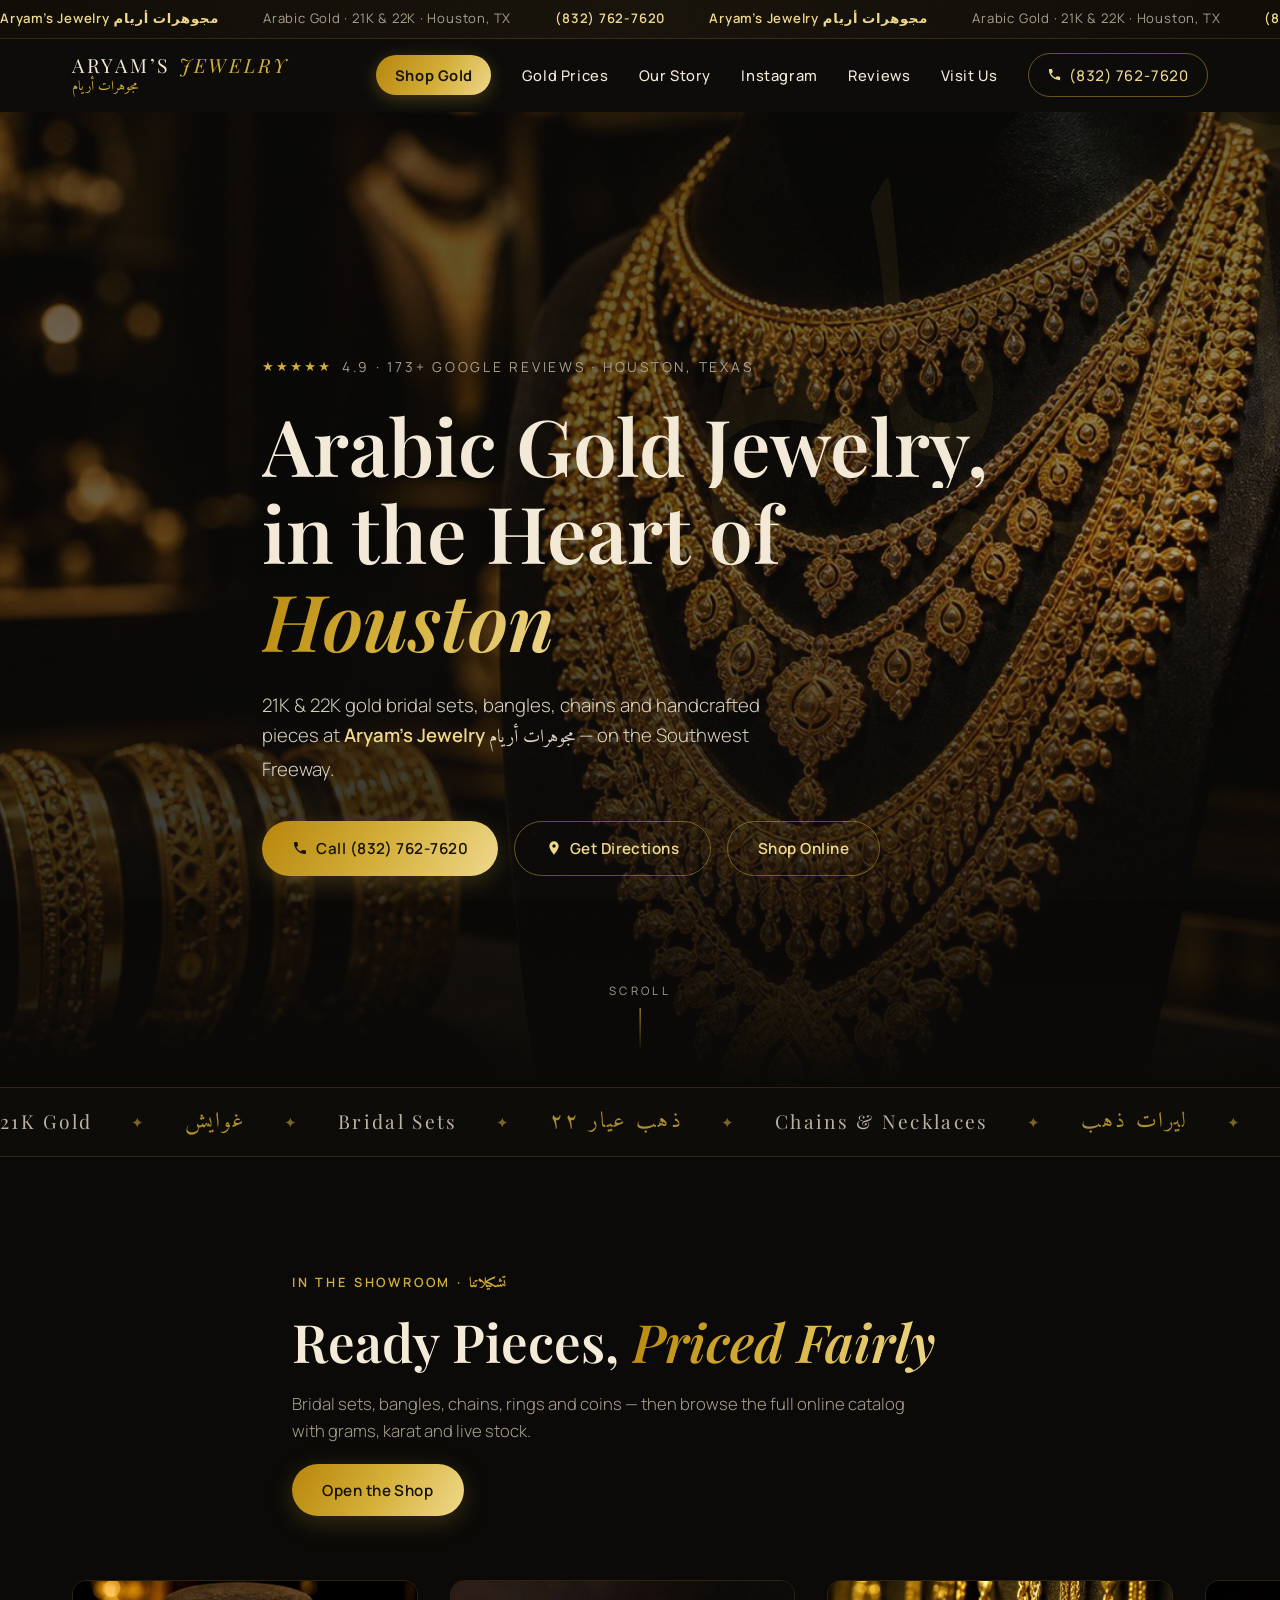
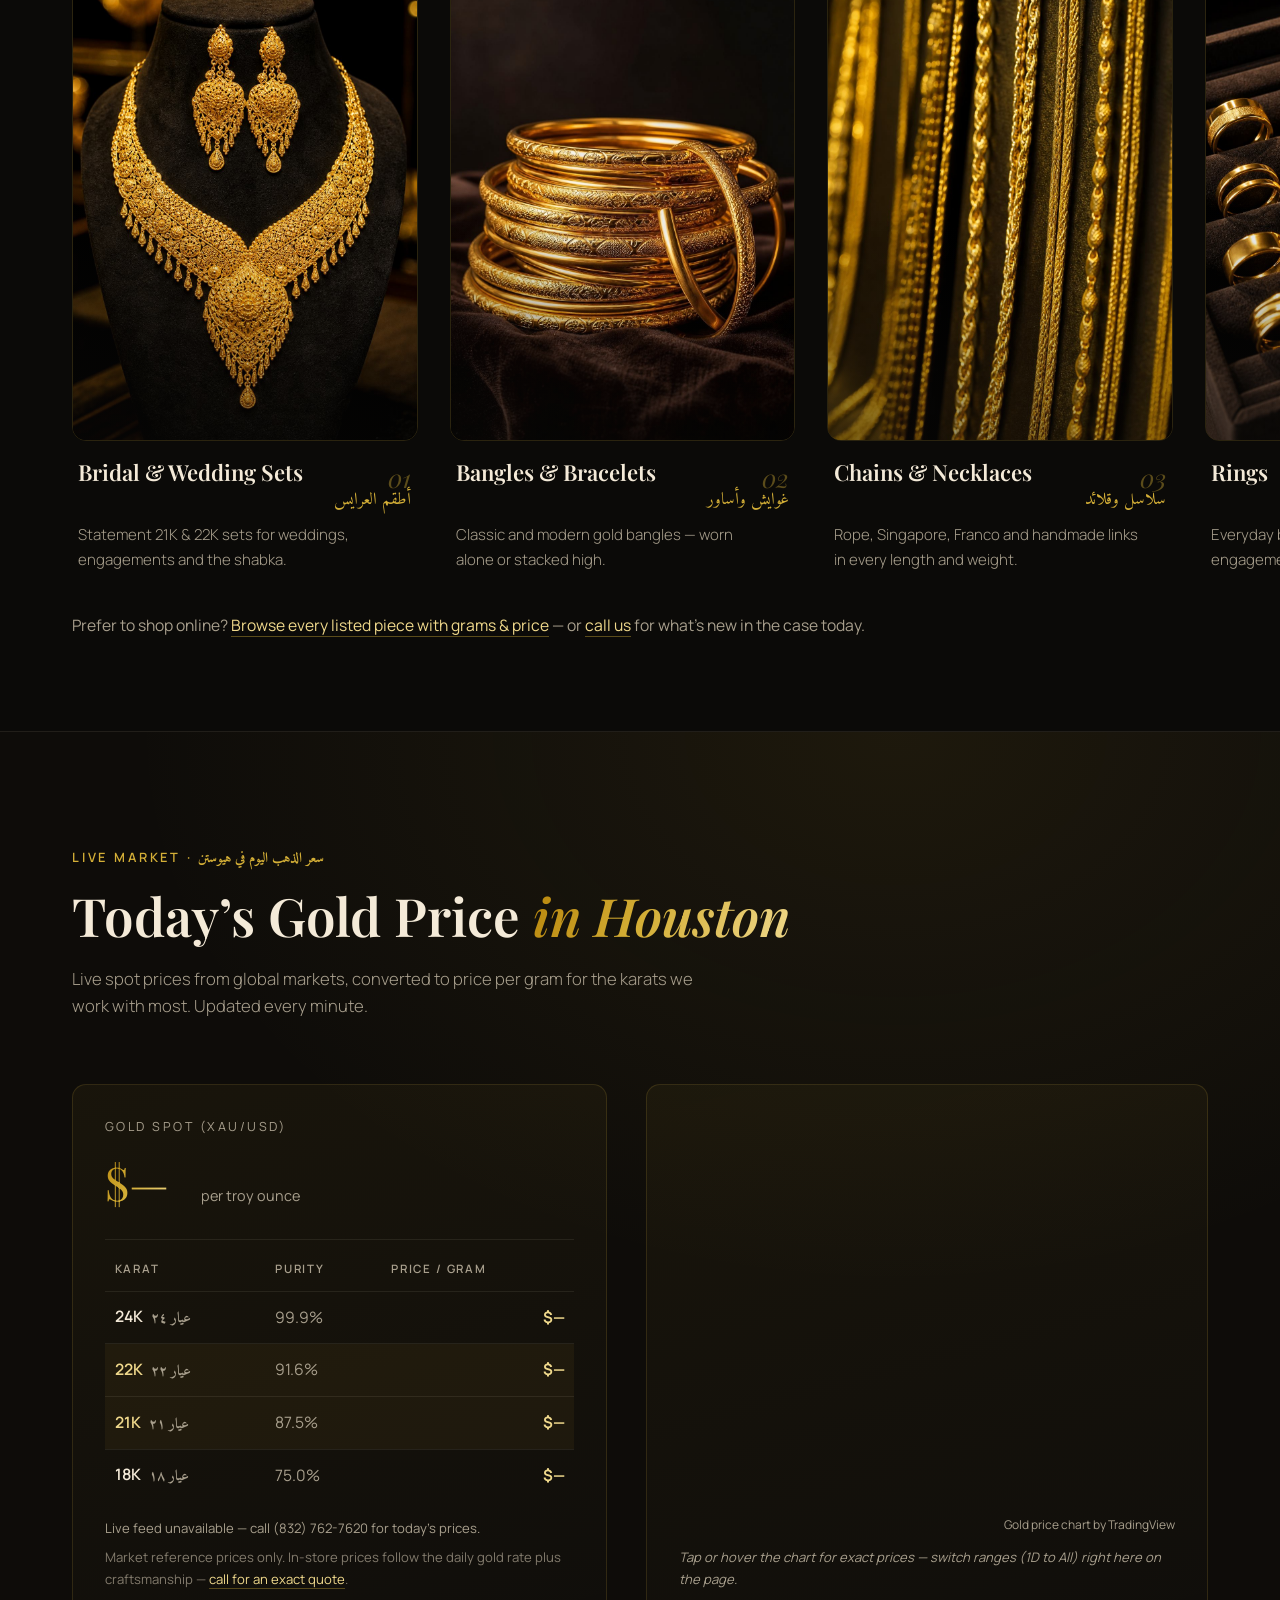
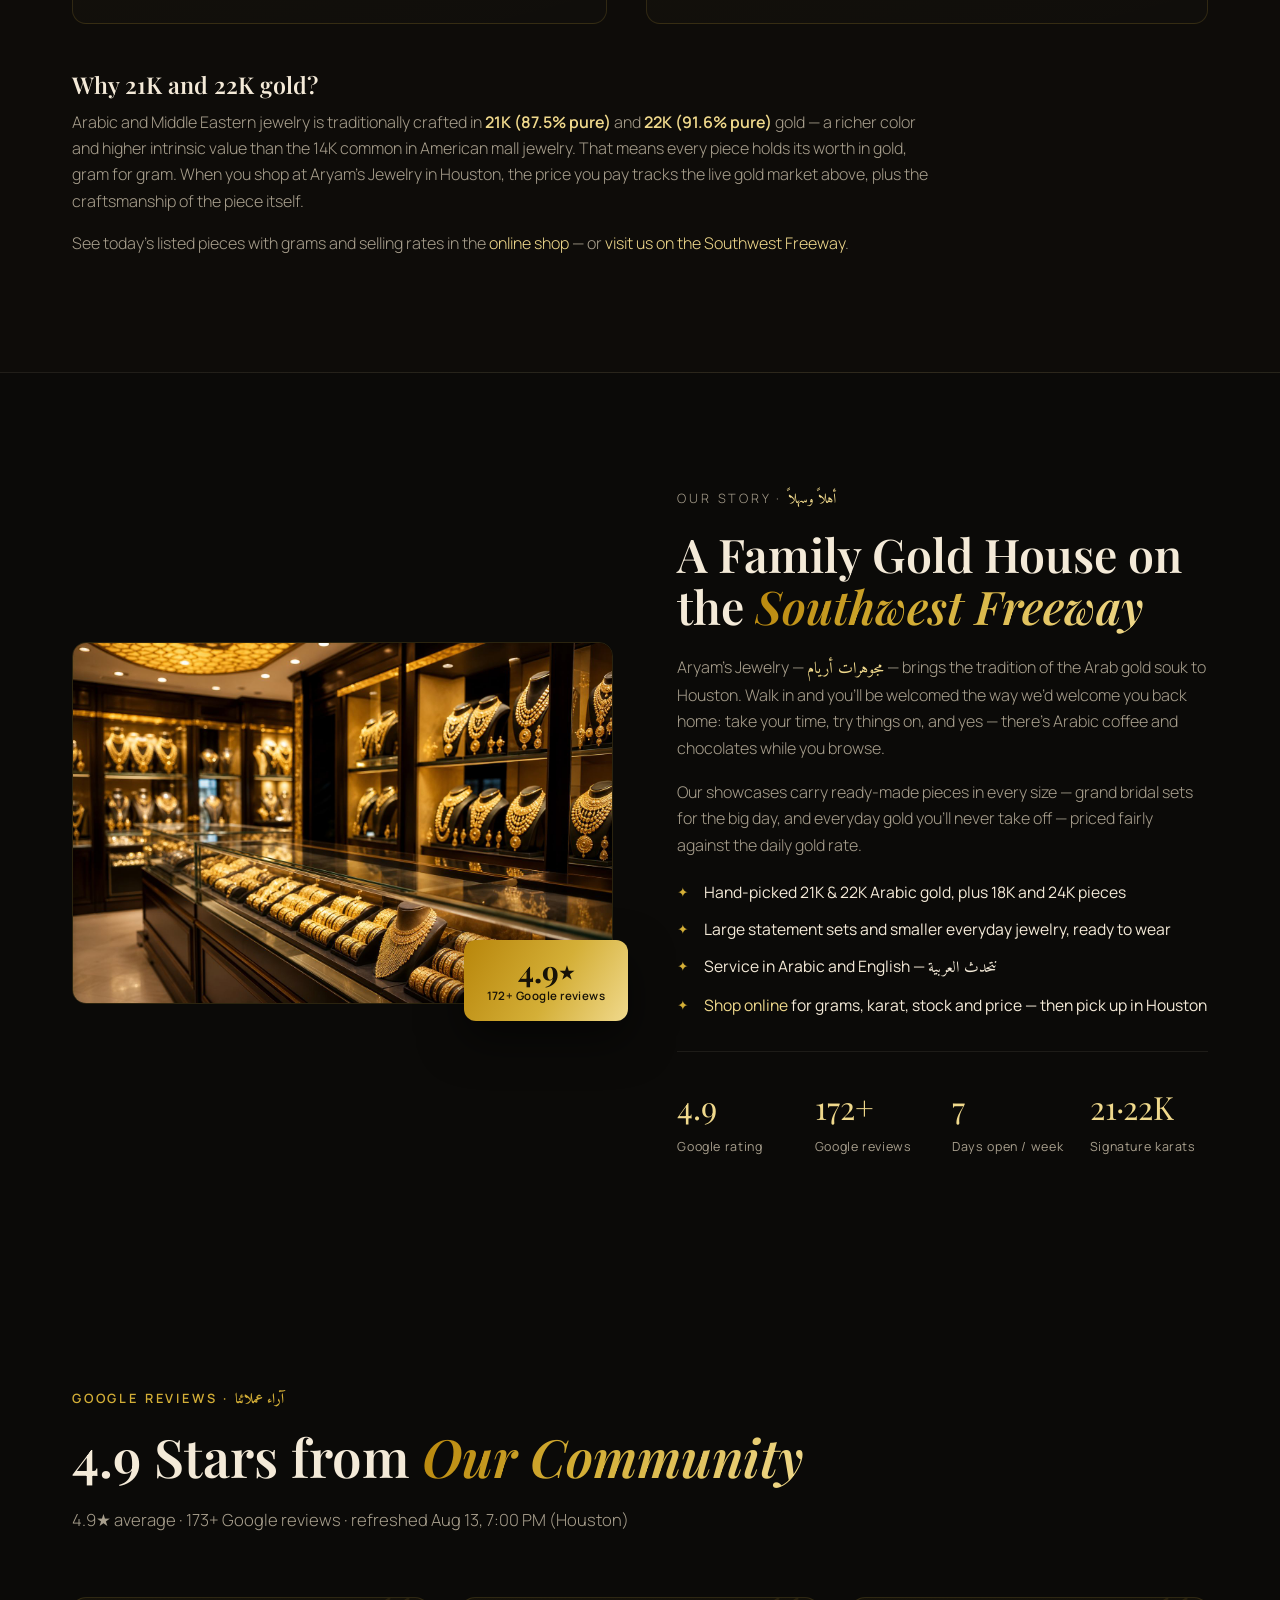
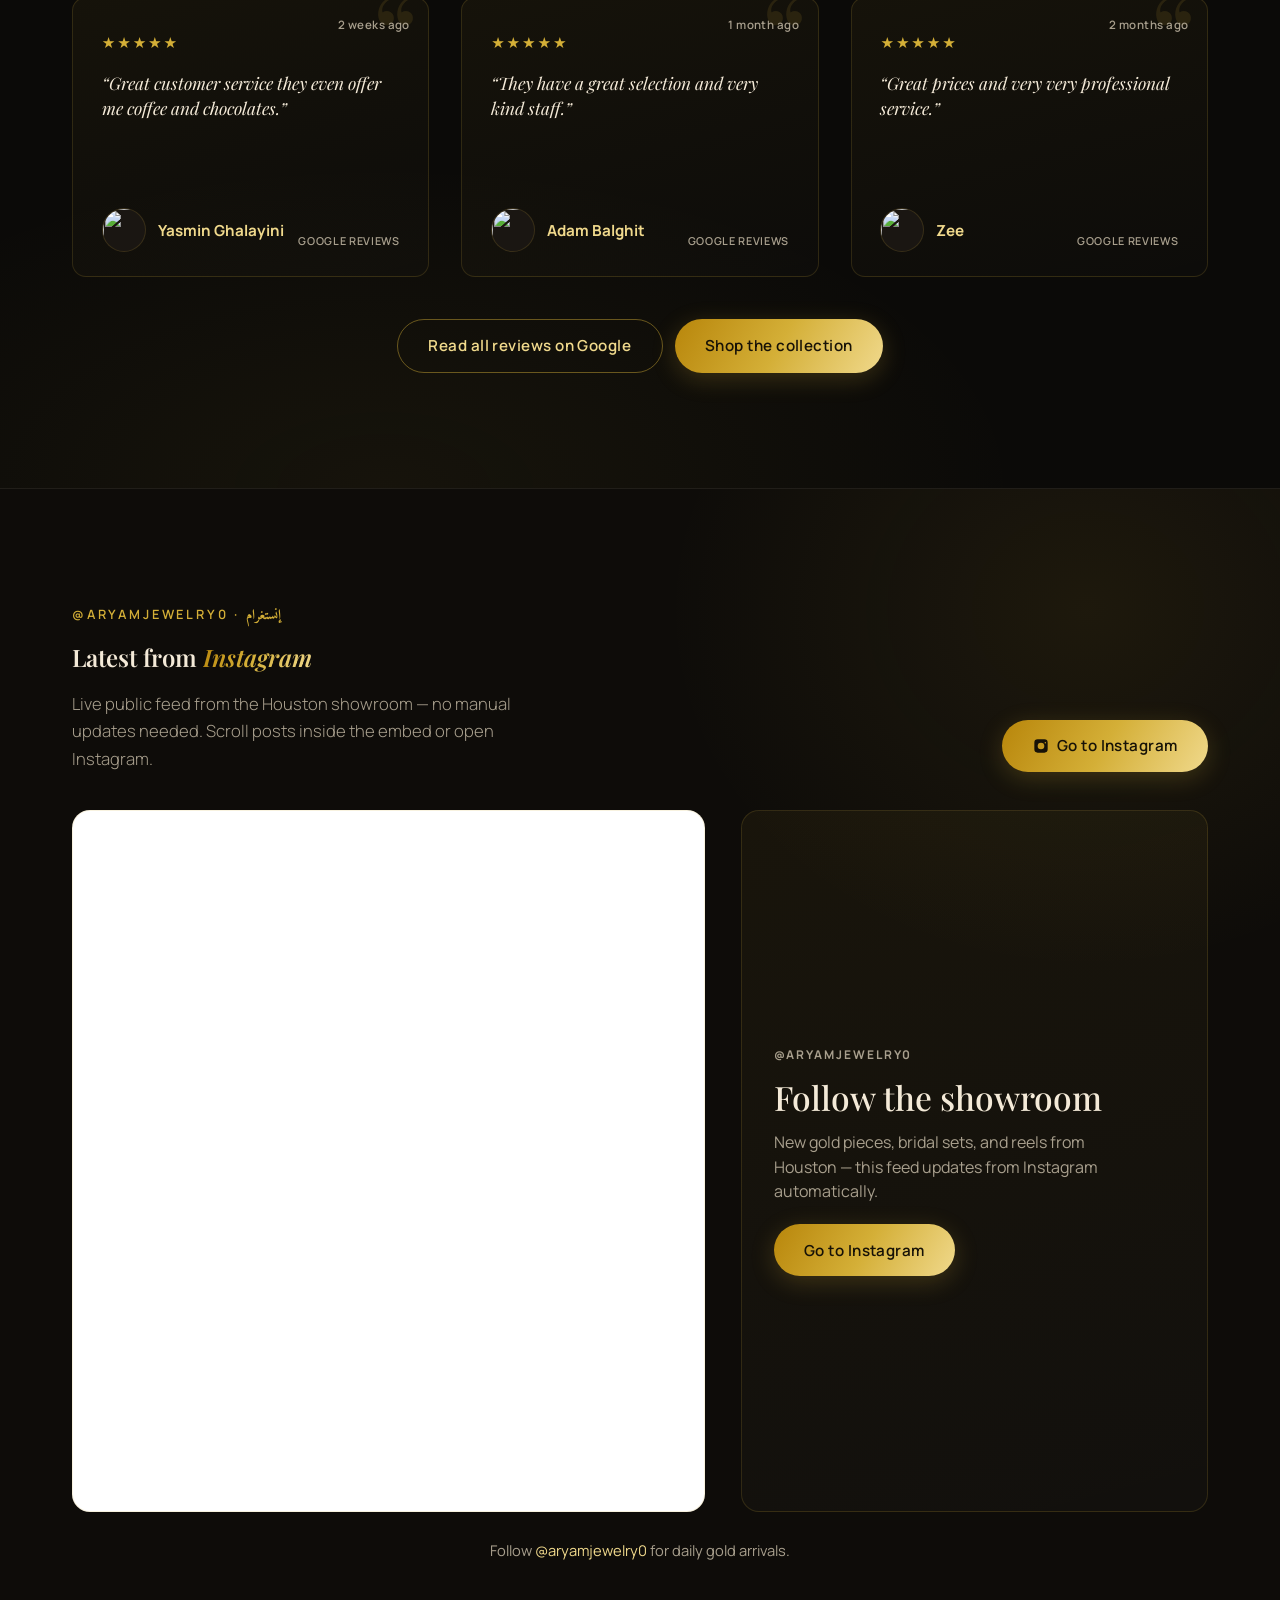
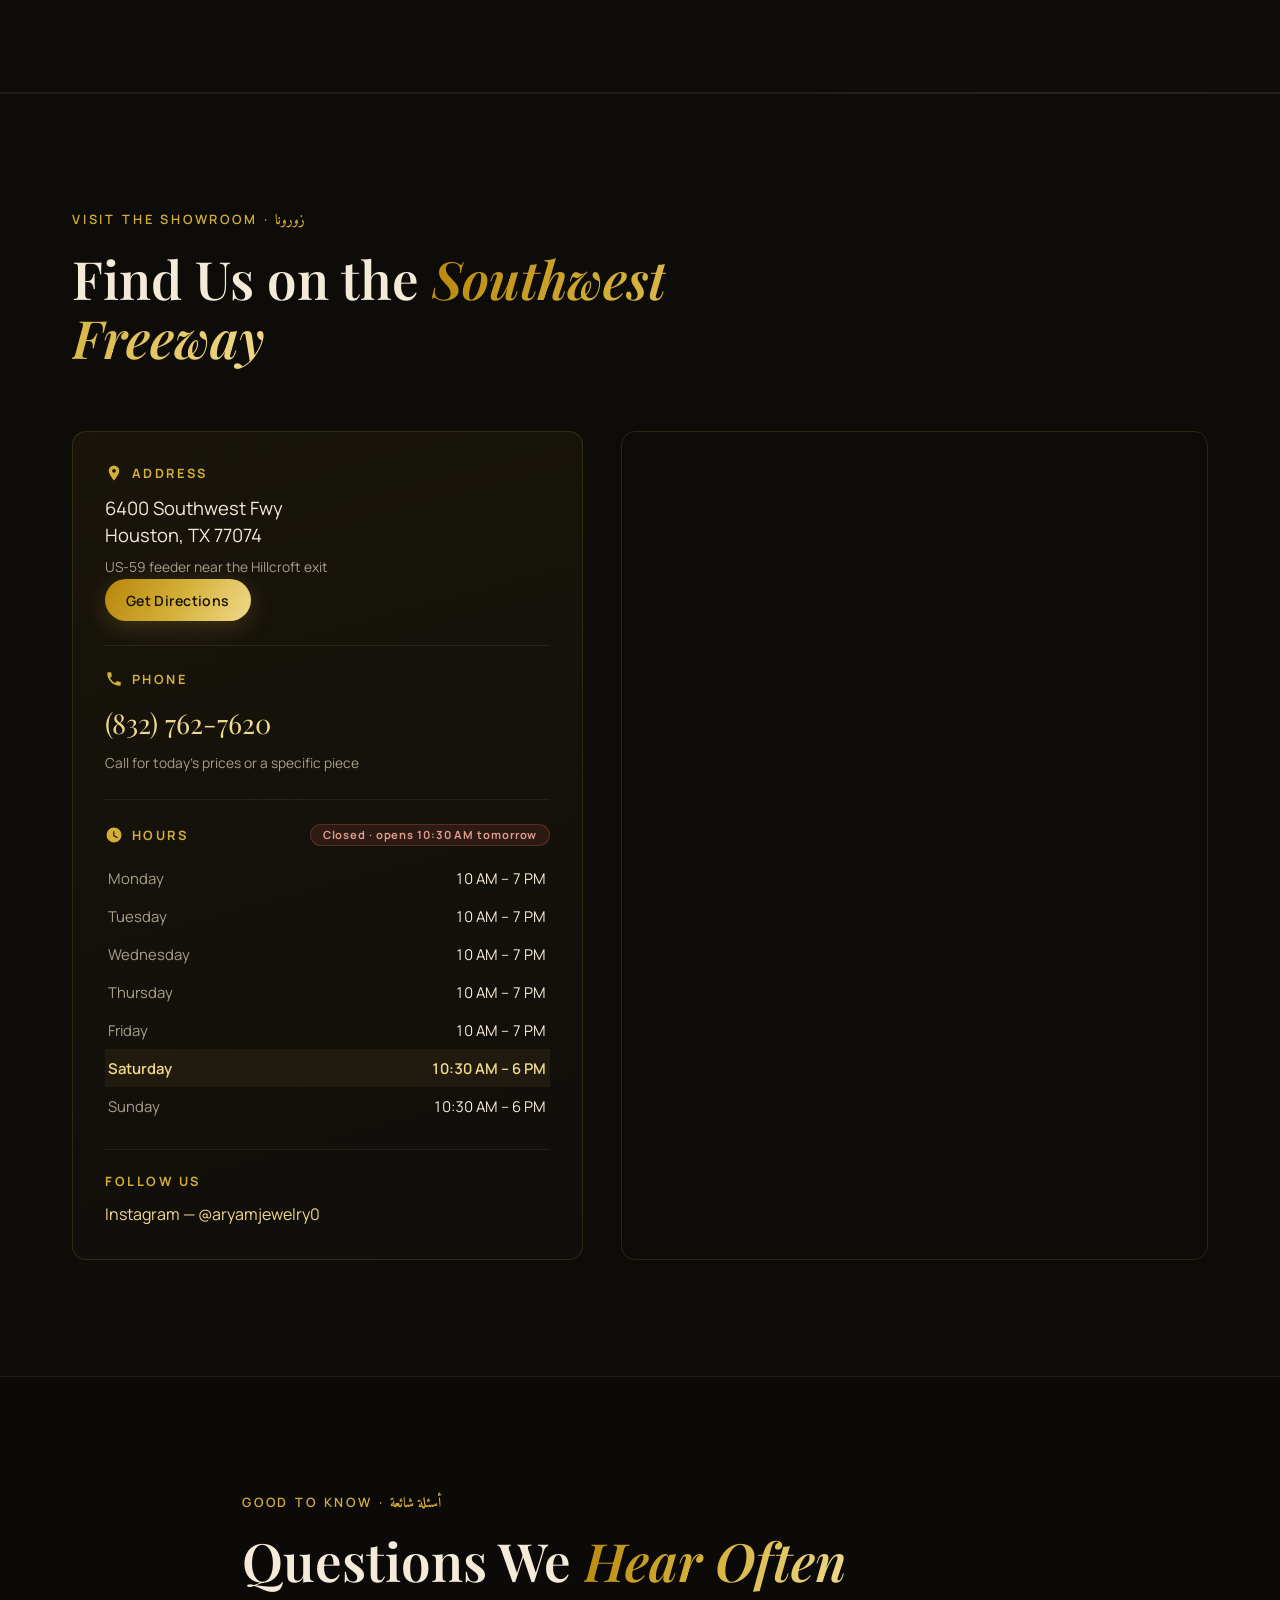
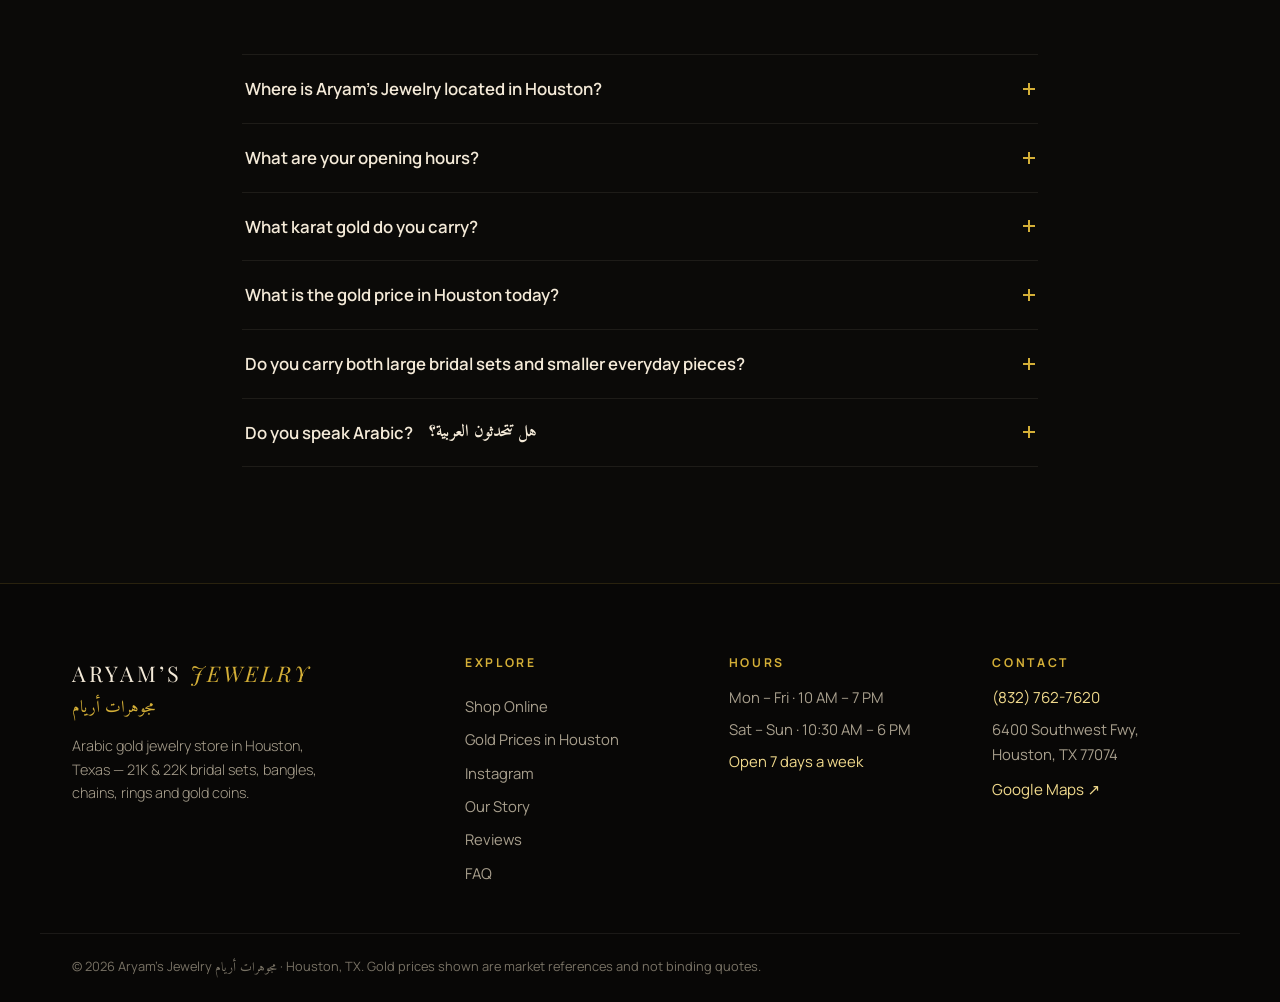
==== commit 89ebfdba: "Use live Instagram public profile embed — no paste, no token. Co-authored-by: Cursor <cursoragent@cu" ====
--- a/index.html
+++ b/index.html
@@ -508,7 +508,7 @@
           <div>
             <p class="eyebrow">@aryamjewelry0 · <span lang="ar" dir="rtl">إنستغرام</span></p>
             <h2 id="instagram-title">Latest from <em>Instagram</em></h2>
-            <p class="section-intro">Each post below is an official Instagram embed — tap play inside a reel, or open the full profile.</p>
+            <p class="section-intro">Live public feed from the Houston showroom — no manual updates needed. Scroll posts inside the embed or open Instagram.</p>
           </div>
           <a class="btn btn-gold" href="https://www.instagram.com/aryamjewelry0/" target="_blank" rel="noopener">
             <svg viewBox="0 0 24 24" width="16" height="16" aria-hidden="true"><path fill="currentColor" d="M7 2h10a5 5 0 0 1 5 5v10a5 5 0 0 1-5 5H7a5 5 0 0 1-5-5V7a5 5 0 0 1 5-5Zm5 5a5 5 0 1 0 0 10 5 5 0 0 0 0-10Zm6.5-.9a1.1 1.1 0 1 0 0 2.2 1.1 1.1 0 0 0 0-2.2Z"/></svg>
@@ -516,8 +516,7 @@
           </a>
         </div>
 
-        <div class="ig-carousel" id="igCarousel" data-reveal aria-label="Embedded Instagram posts"></div>
-        <div class="ig-empty" id="igEmpty" data-reveal hidden></div>
+        <div id="igLiveFeed" data-reveal aria-label="Live Instagram feed"></div>
 
         <p class="ig-note" data-reveal>
           Follow <a href="https://www.instagram.com/aryamjewelry0/" target="_blank" rel="noopener">@aryamjewelry0</a> for daily gold arrivals.
--- a/css/styles.css
+++ b/css/styles.css
@@ -809,106 +809,53 @@
 .ig-head .section-intro { max-width: 48ch; margin-bottom: 0; }
 .ig-head .btn { flex-shrink: 0; }
 
-.ig-carousel { position: relative; overflow: hidden; }
-.ig-viewport { overflow: hidden; width: 100%; }
-.ig-track {
-  display: flex;
+.ig-live {
+  display: grid;
+  grid-template-columns: minmax(0, 1.15fr) minmax(240px, 0.85fr);
+  gap: clamp(1.25rem, 3vw, 2.25rem);
+  align-items: stretch;
+}
+.ig-live-frame {
   width: 100%;
-  transition: transform 0.55s cubic-bezier(0.22, 1, 0.36, 1);
-  will-change: transform;
-}
-.ig-page {
-  display: flex;
-  gap: clamp(1rem, 2vw, 1.35rem);
-  flex: 0 0 100%;
-  min-width: 100%;
-  box-sizing: border-box;
-}
-.ig-page .ig-embed-item {
-  flex: 1 1 0;
-  min-width: 0;
-}
-.ig-embed-item {
-  position: relative;
-  border-radius: 16px;
-  overflow: hidden;
+  min-height: min(78vh, 720px);
+  height: 100%;
+  border: 0;
+  border-radius: 18px;
   border: 1px solid var(--line);
-  background: #0e0c0a;
-  min-height: 480px;
-  aspect-ratio: 9 / 14;
-  max-height: 560px;
+  background: #fff;
+}
+.ig-live-side {
   display: flex;
   flex-direction: column;
-}
-.ig-embed-item iframe {
-  flex: 1;
-  width: 100%;
-  height: 100%;
-  min-height: 0;
-  border: 0;
-  background: #fff;
-}
-.ig-embed-open {
-  position: absolute;
-  left: 0.75rem;
-  bottom: 0.75rem;
-  z-index: 2;
-  font-size: 0.7rem;
+  justify-content: center;
+  gap: 0.85rem;
+  padding: clamp(1.2rem, 2.5vw, 2rem);
+  border-radius: 18px;
+  border: 1px solid var(--line);
+  background: linear-gradient(165deg, var(--panel), rgba(255, 255, 255, 0.02));
+}
+.ig-live-kicker {
+  margin: 0;
+  font-size: 0.75rem;
   font-weight: 700;
-  letter-spacing: 0.06em;
+  letter-spacing: 0.16em;
   text-transform: uppercase;
-  color: #0b0a08;
-  background: var(--gold);
-  padding: 0.4rem 0.7rem;
-  border-radius: 999px;
-  text-decoration: none;
-}
-.ig-dots {
-  display: flex;
-  justify-content: center;
-  gap: 0.45rem;
-  margin-top: 1.35rem;
-}
-.ig-dots button {
-  width: 8px;
-  height: 8px;
-  padding: 0;
-  border: 0;
-  border-radius: 50%;
-  background: rgba(212, 175, 55, 0.28);
-  cursor: pointer;
-  transition: background 0.2s ease, transform 0.2s ease;
-}
-.ig-dots button[aria-current="true"] {
-  background: var(--gold);
-  transform: scale(1.2);
-}
-
-.ig-empty:not([hidden]) { display: block; }
-.ig-fallback {
-  display: grid;
-  gap: 1.2rem;
-  justify-items: center;
-  text-align: center;
-}
-.ig-fallback .ig-profile-frame {
-  width: min(100%, 420px);
-  min-height: 540px;
-  border: 0;
-  border-radius: 16px;
-  border: 1px solid var(--line);
-  background: #fff;
-}
-.ig-fallback p {
-  max-width: 46ch;
+  color: var(--gold);
+}
+.ig-live-side h3 {
+  margin: 0;
+  font-family: var(--font-display);
+  font-size: clamp(1.6rem, 3vw, 2.1rem);
+  font-weight: 500;
+  color: var(--cream);
+}
+.ig-live-side p {
+  margin: 0;
   color: var(--muted);
-  font-size: 0.92rem;
-  margin: 0;
-}
-.ig-fallback code {
-  color: var(--gold-2);
-  font-size: 0.85em;
-}
+  line-height: 1.55;
+  max-width: 34ch;
+}
+.ig-live-side .btn { align-self: flex-start; margin-top: 0.4rem; }
 
 .ig-note {
   margin-top: 1.6rem;
@@ -1137,9 +1084,9 @@
     min-height: 260px;
   }
   .review-carousel { max-width: 560px; margin-inline: auto; }
-  .ig-carousel { max-width: 420px; margin-inline: auto; }
-  .ig-page { gap: 0; }
-  .ig-embed-item { min-height: 460px; max-height: none; aspect-ratio: 9 / 14; }
+  .ig-live { grid-template-columns: 1fr; }
+  .ig-live-frame { min-height: 560px; }
+  .ig-live-side { order: -1; }
 
   .footer-grid { grid-template-columns: repeat(2, minmax(0, 1fr)); gap: 2.2rem 1.5rem; }
   .footer-brand { grid-column: 1 / -1; }
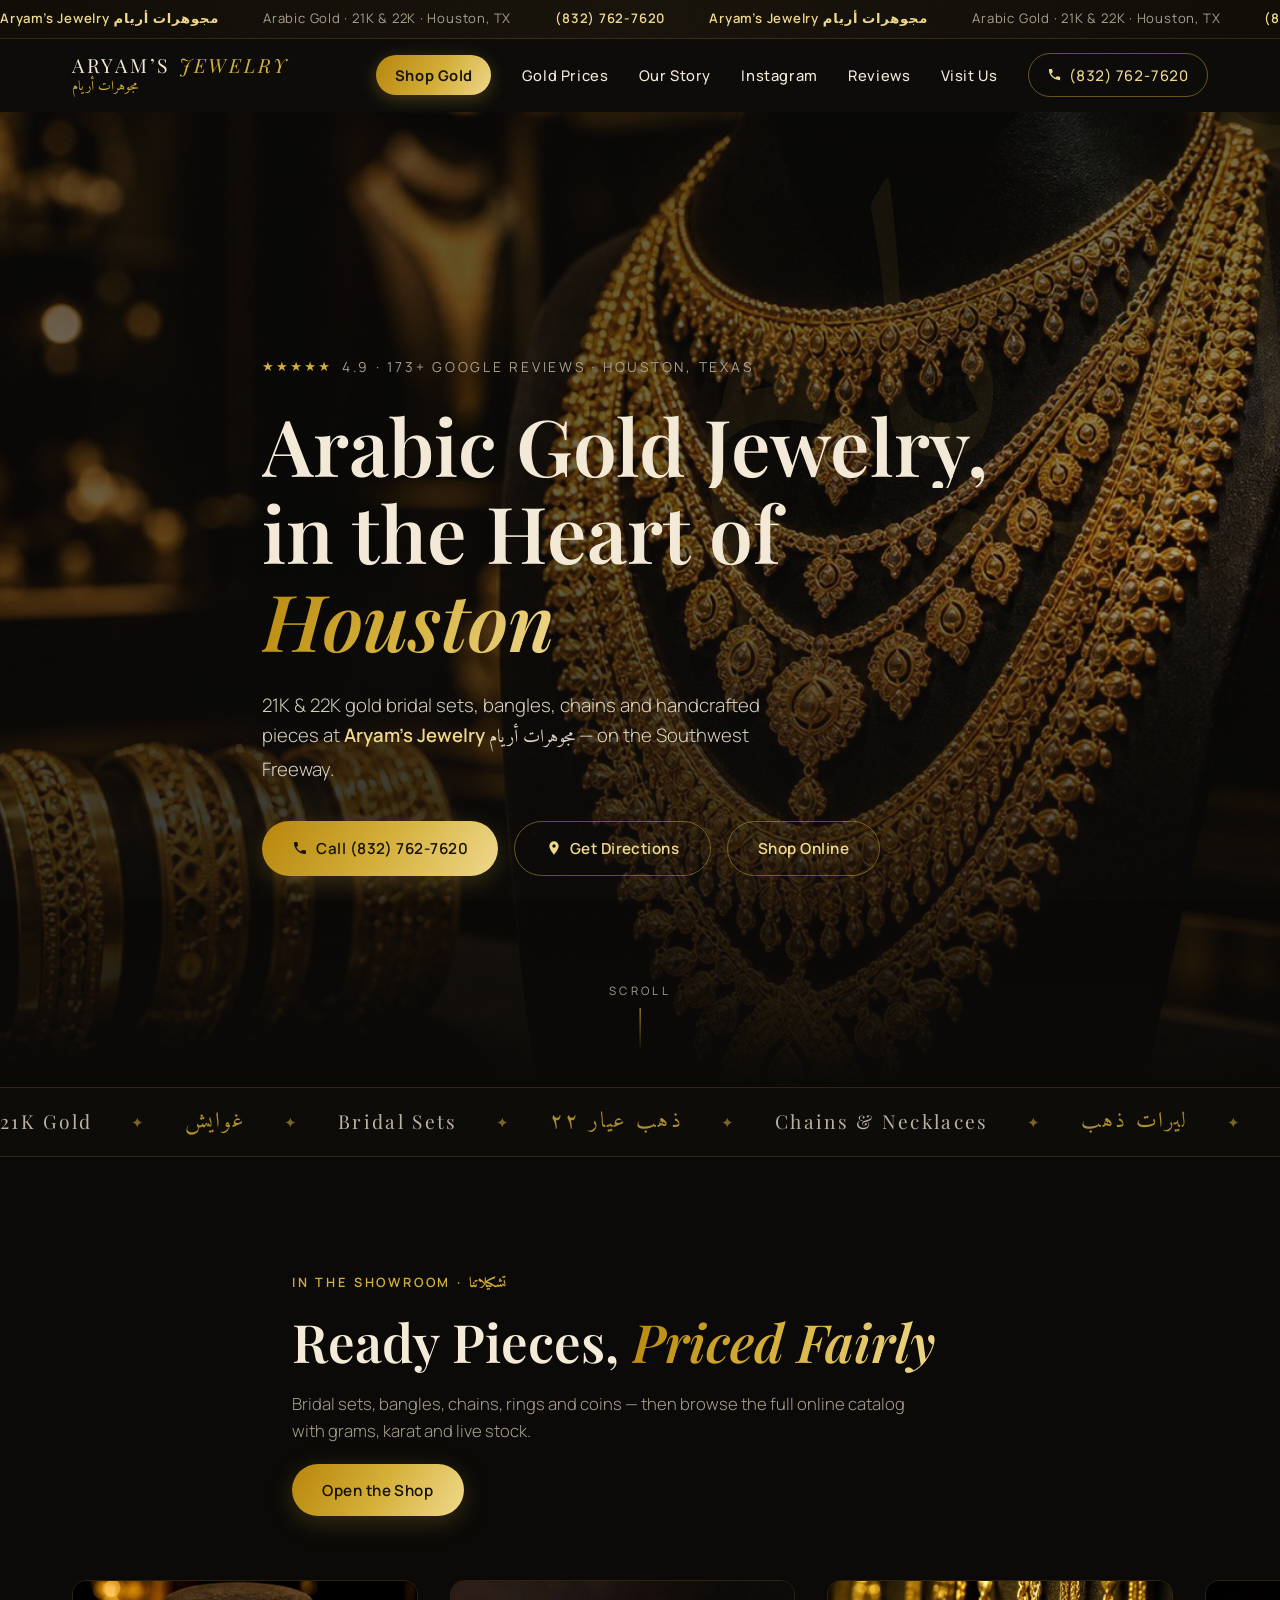
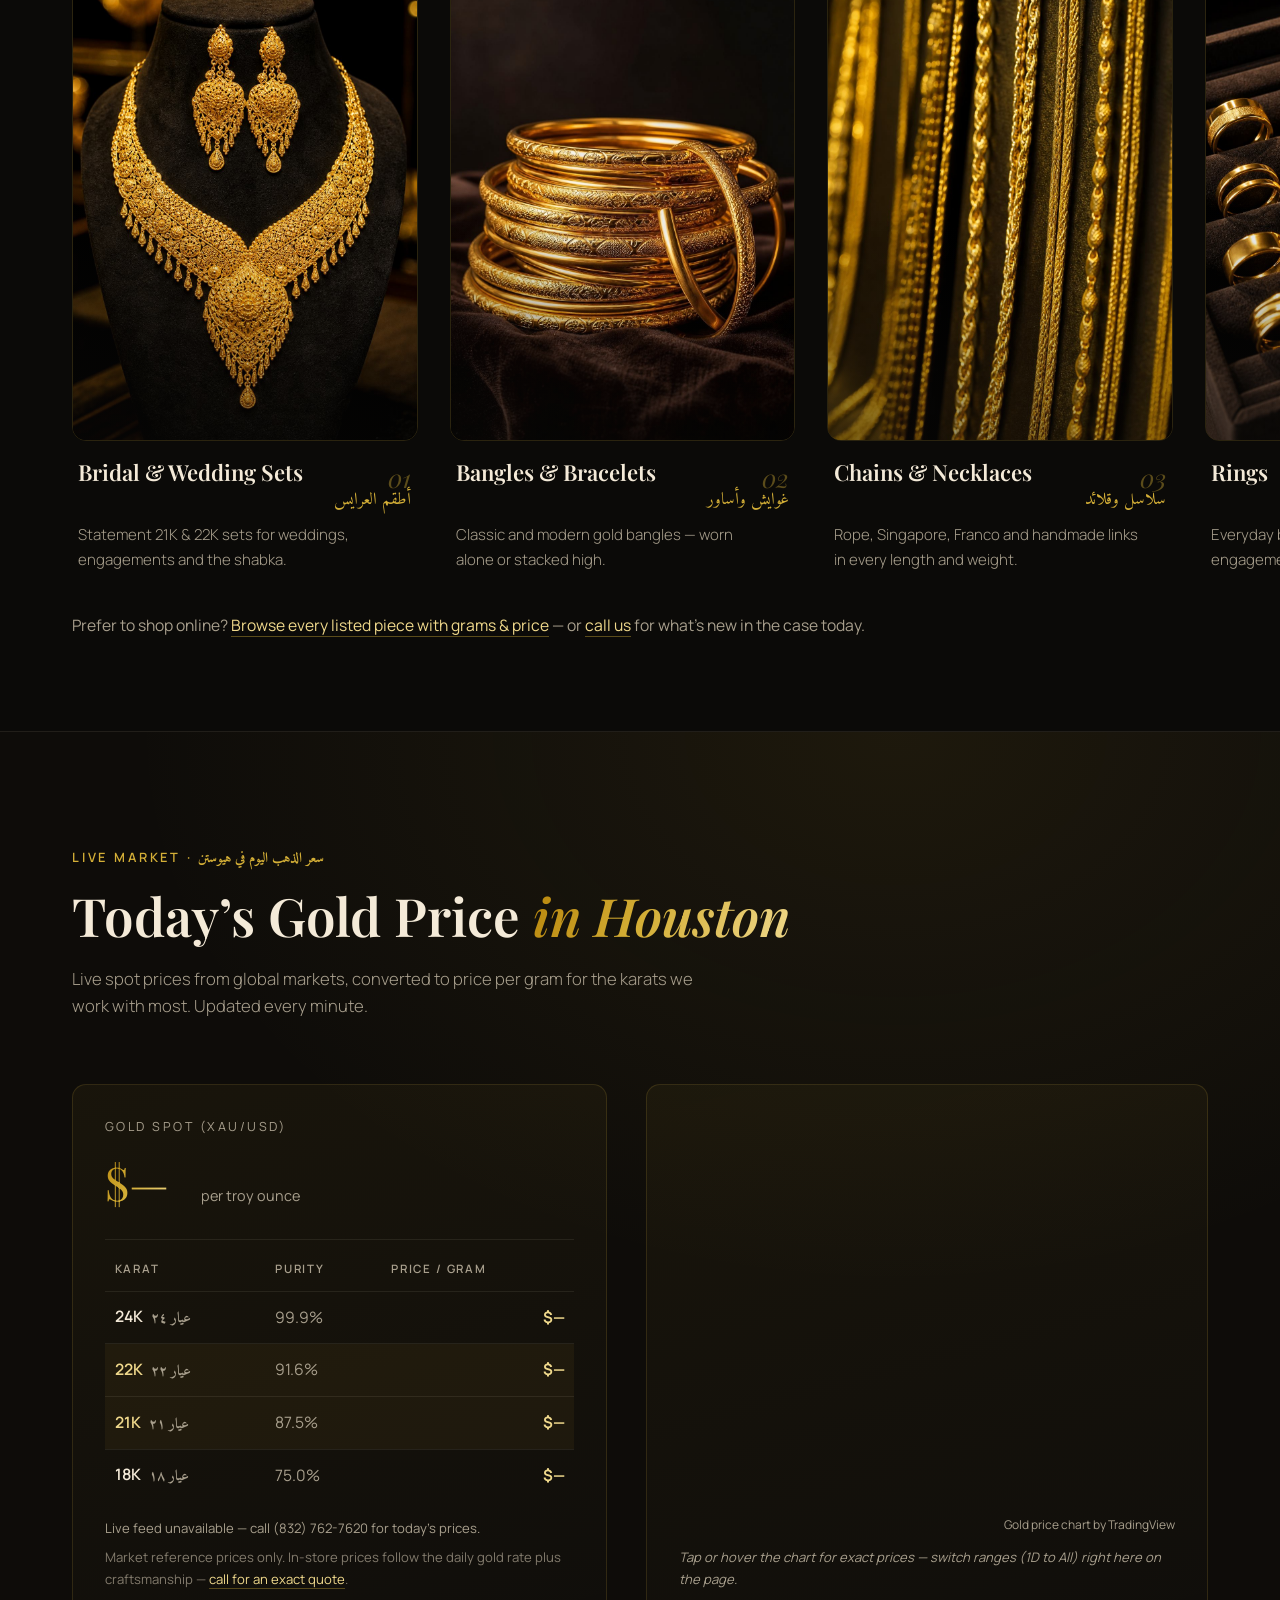
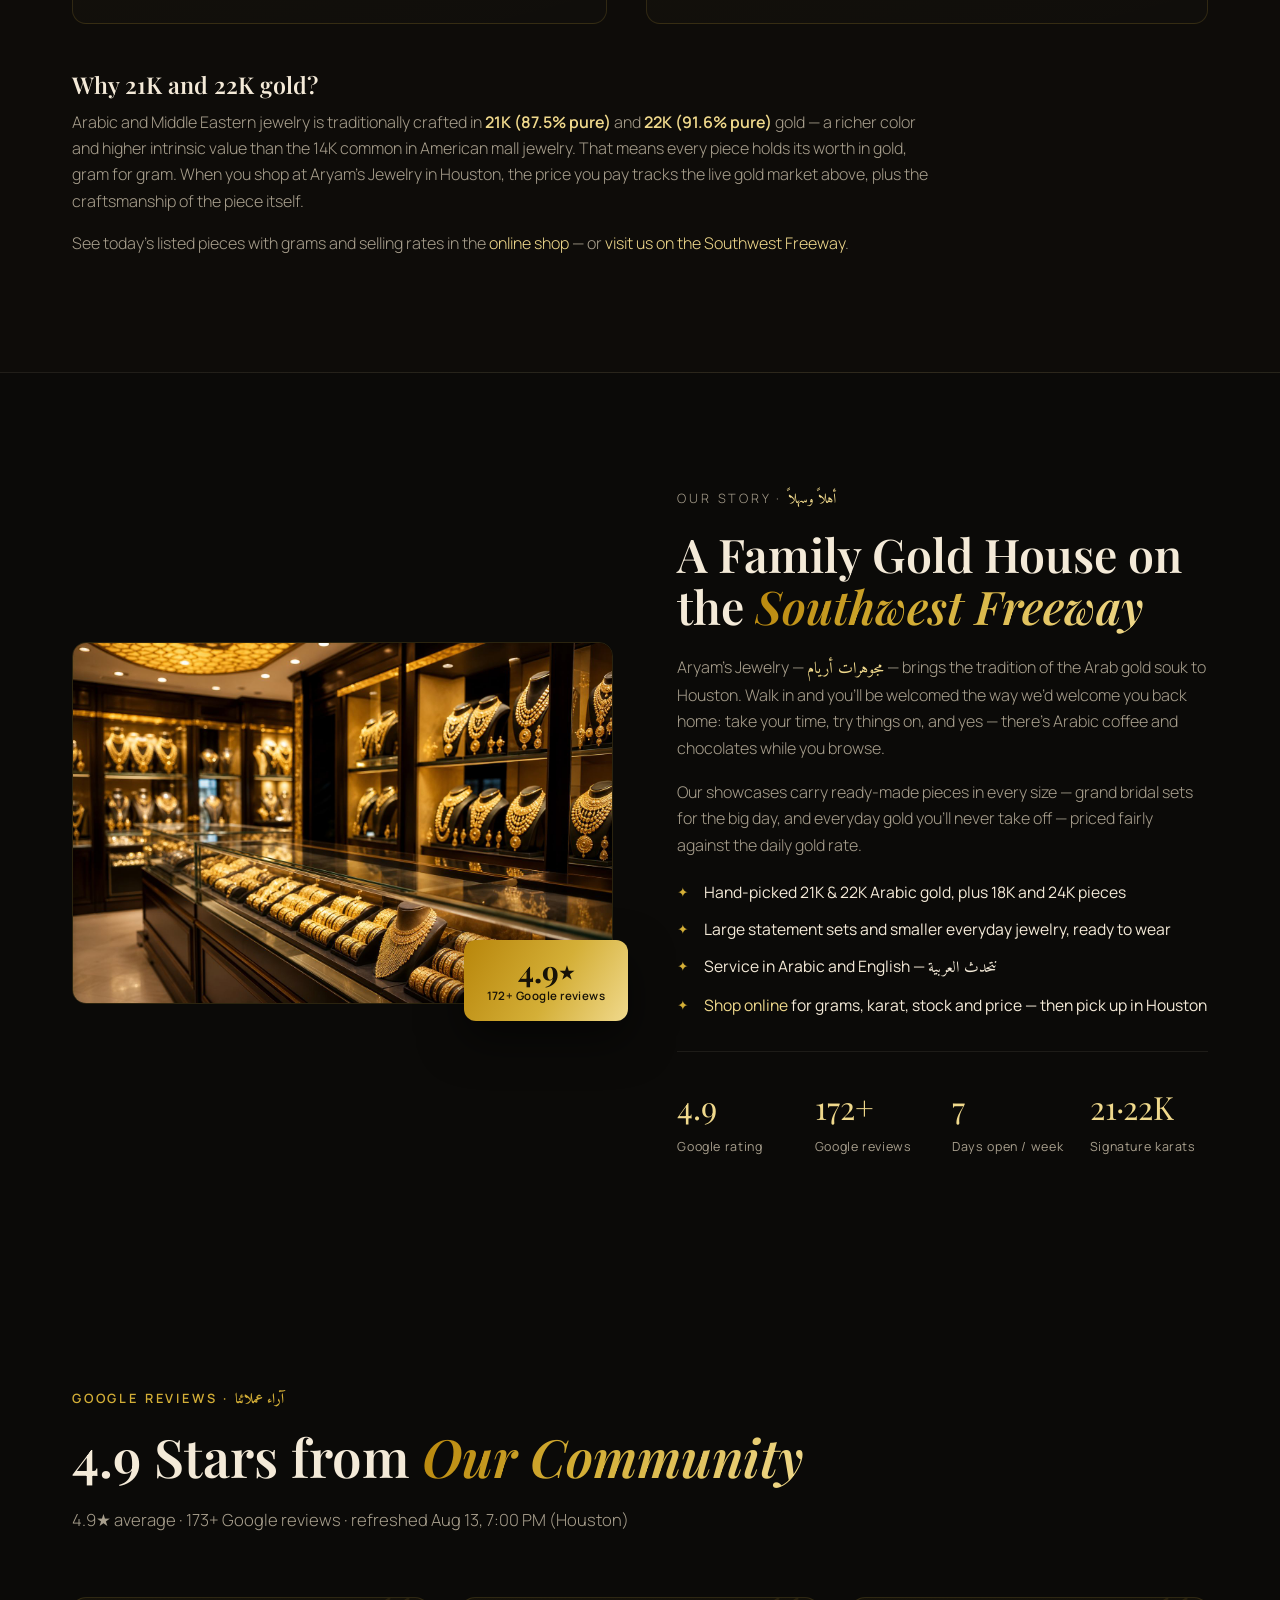
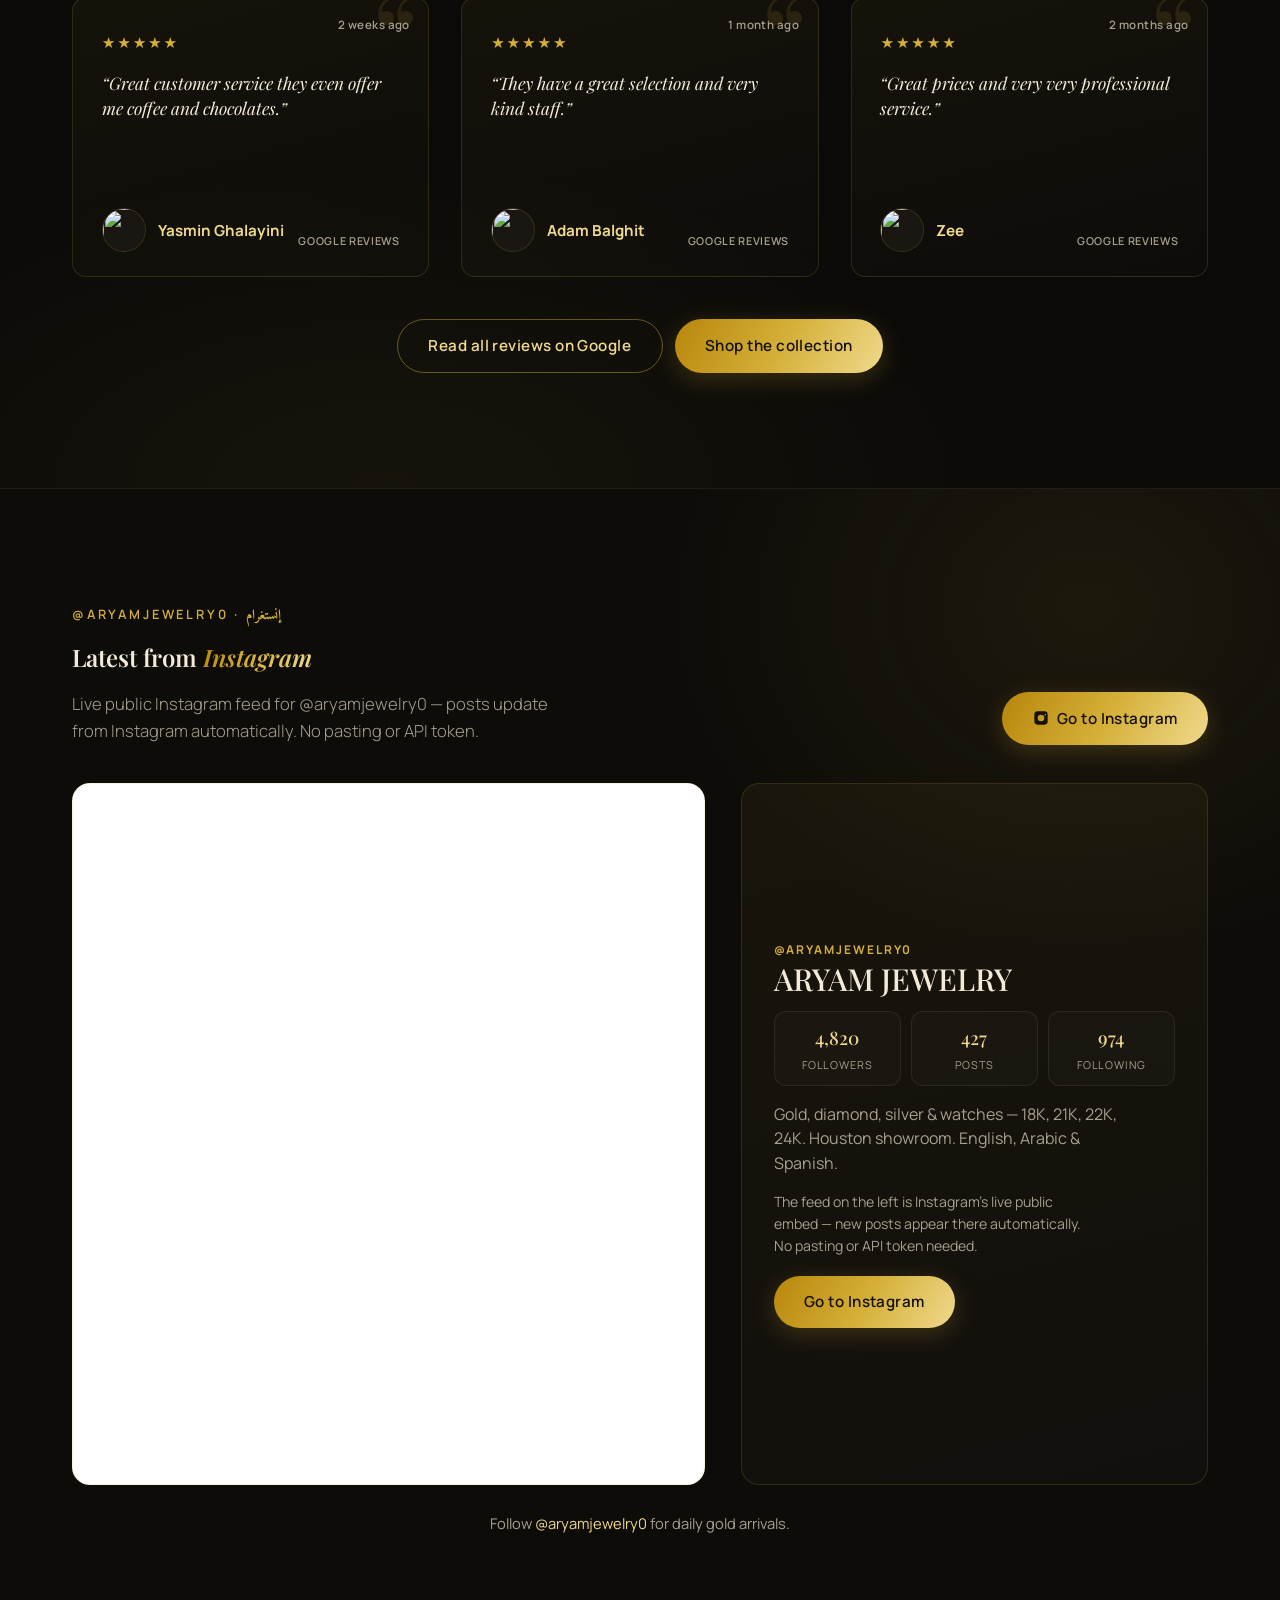
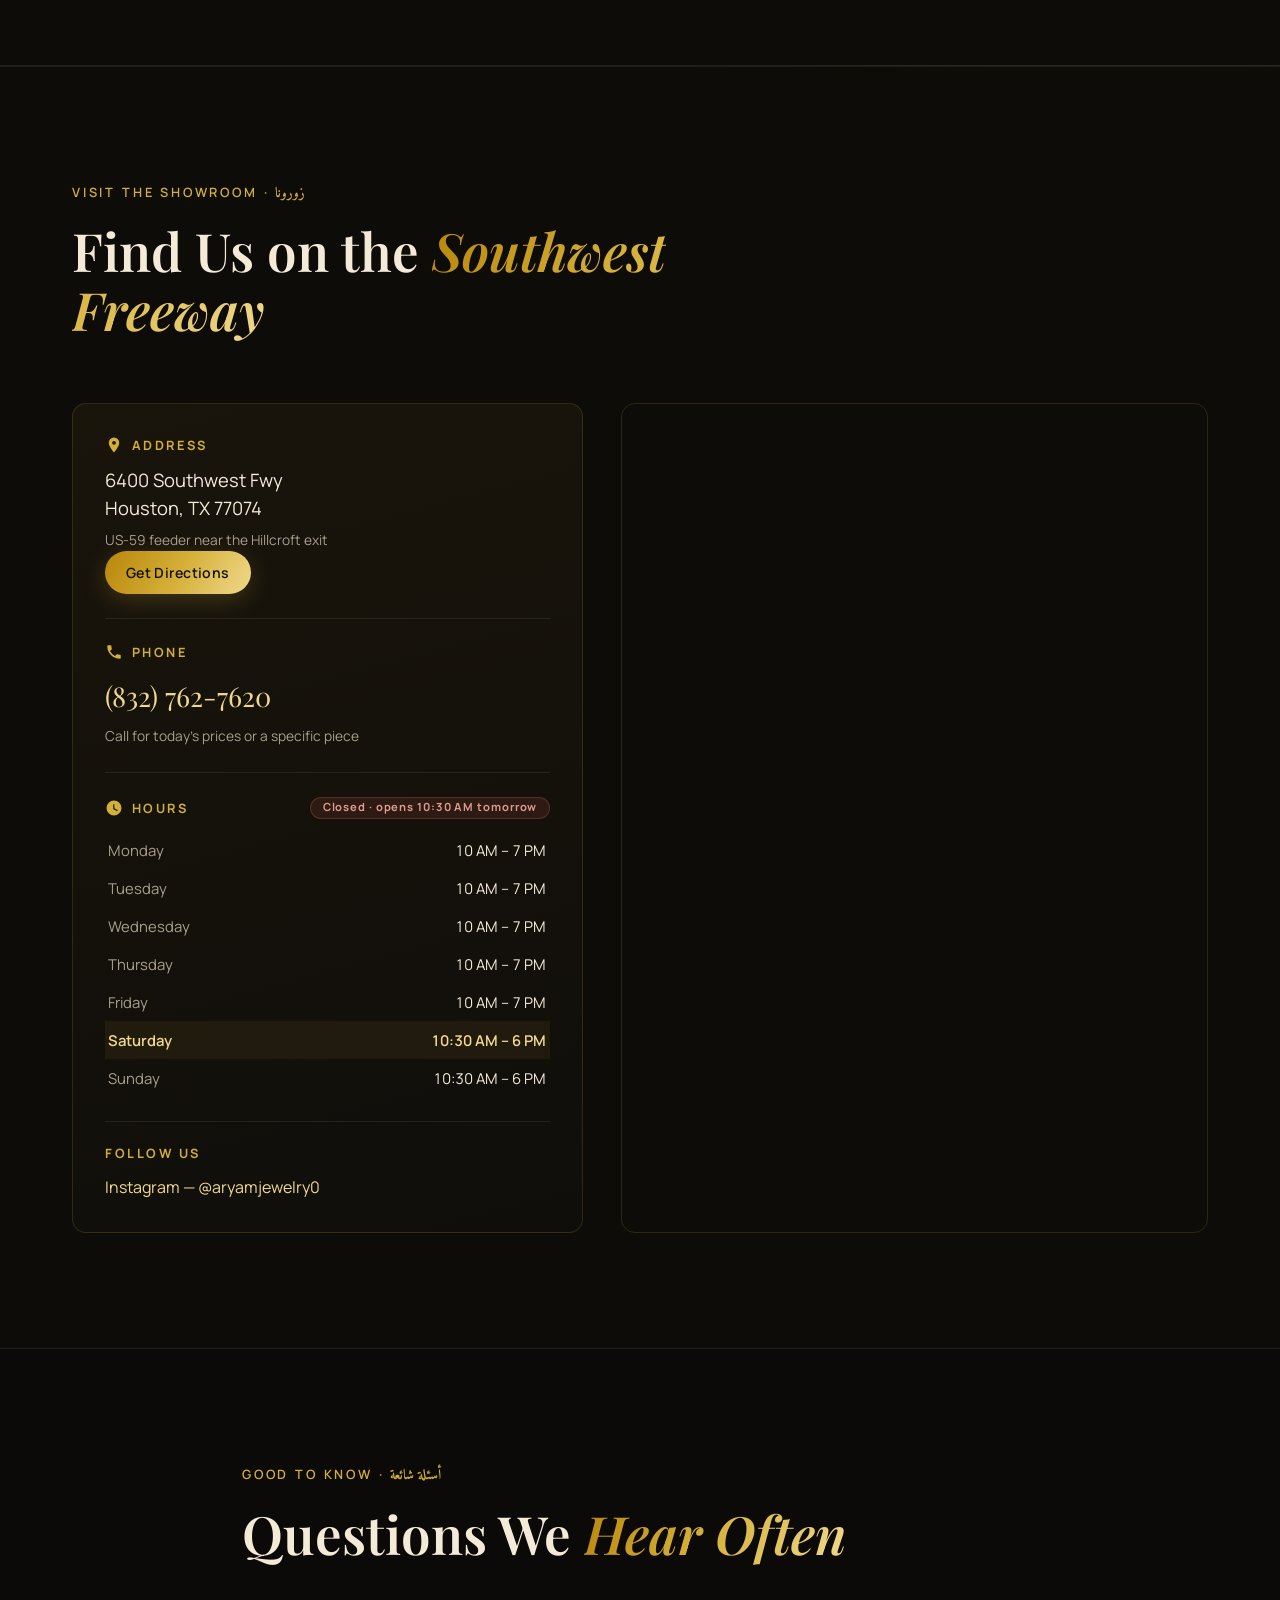
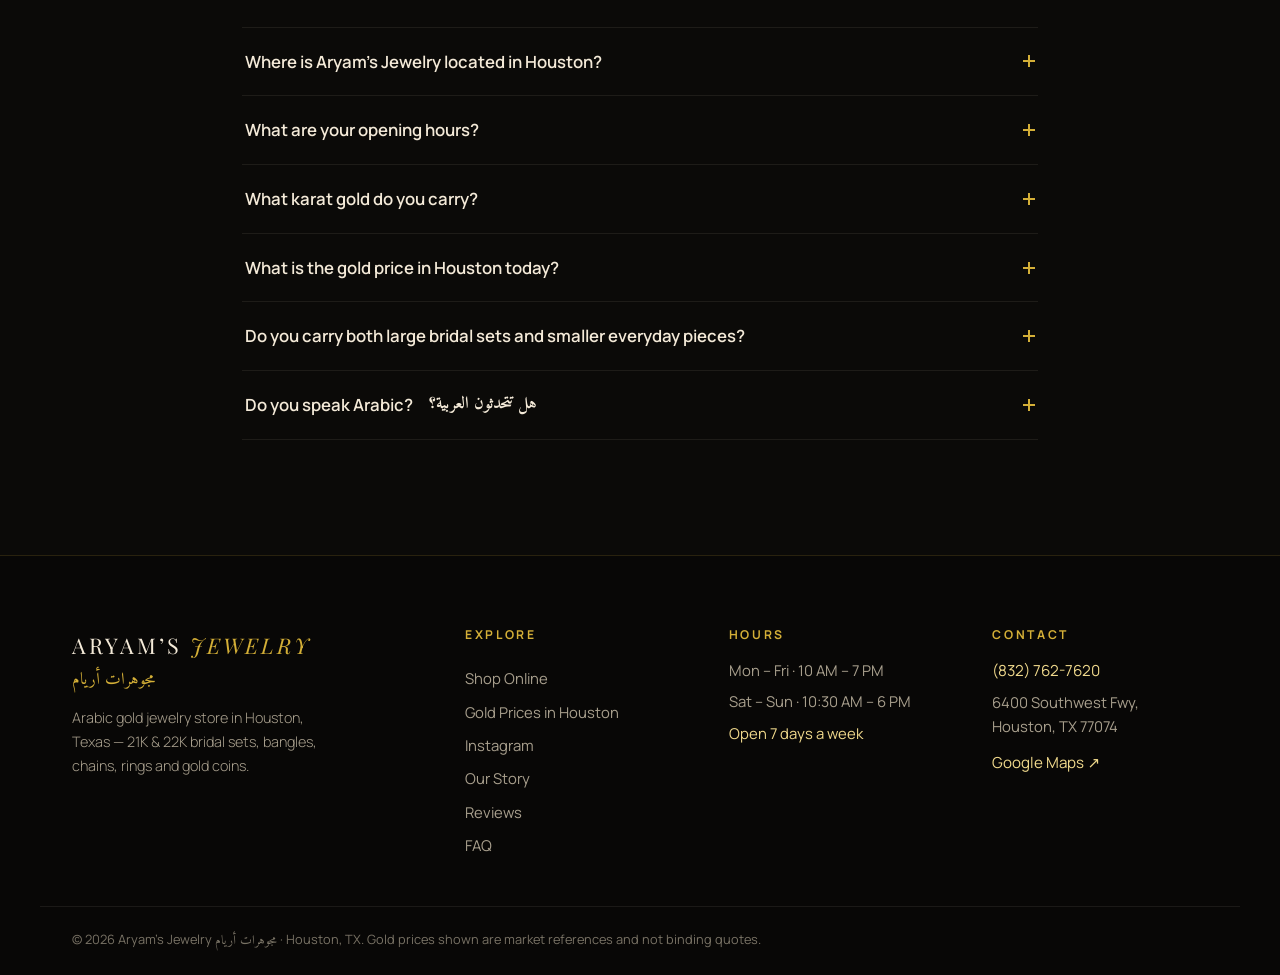
==== commit 20d58804: "Enrich live Instagram embed with public profile stats from their page meta. Co-authored-by: Cursor <" ====
--- a/index.html
+++ b/index.html
@@ -508,7 +508,7 @@
           <div>
             <p class="eyebrow">@aryamjewelry0 · <span lang="ar" dir="rtl">إنستغرام</span></p>
             <h2 id="instagram-title">Latest from <em>Instagram</em></h2>
-            <p class="section-intro">Live public feed from the Houston showroom — no manual updates needed. Scroll posts inside the embed or open Instagram.</p>
+            <p class="section-intro">Live public Instagram feed for @aryamjewelry0 — posts update from Instagram automatically. No pasting or API token.</p>
           </div>
           <a class="btn btn-gold" href="https://www.instagram.com/aryamjewelry0/" target="_blank" rel="noopener">
             <svg viewBox="0 0 24 24" width="16" height="16" aria-hidden="true"><path fill="currentColor" d="M7 2h10a5 5 0 0 1 5 5v10a5 5 0 0 1-5 5H7a5 5 0 0 1-5-5V7a5 5 0 0 1 5-5Zm5 5a5 5 0 1 0 0 10 5 5 0 0 0 0-10Zm6.5-.9a1.1 1.1 0 1 0 0 2.2 1.1 1.1 0 0 0 0-2.2Z"/></svg>
--- a/css/styles.css
+++ b/css/styles.css
@@ -828,11 +828,25 @@
   display: flex;
   flex-direction: column;
   justify-content: center;
-  gap: 0.85rem;
+  gap: 0.95rem;
   padding: clamp(1.2rem, 2.5vw, 2rem);
   border-radius: 18px;
   border: 1px solid var(--line);
   background: linear-gradient(165deg, var(--panel), rgba(255, 255, 255, 0.02));
+}
+.ig-live-brand {
+  display: flex;
+  align-items: center;
+  gap: 0.9rem;
+}
+.ig-live-avatar {
+  width: 72px;
+  height: 72px;
+  border-radius: 50%;
+  object-fit: cover;
+  border: 1px solid var(--line);
+  background: #1a1612;
+  flex-shrink: 0;
 }
 .ig-live-kicker {
   margin: 0;
@@ -843,19 +857,51 @@
   color: var(--gold);
 }
 .ig-live-side h3 {
-  margin: 0;
+  margin: 0.15rem 0 0;
   font-family: var(--font-display);
-  font-size: clamp(1.6rem, 3vw, 2.1rem);
+  font-size: clamp(1.45rem, 2.8vw, 1.9rem);
   font-weight: 500;
   color: var(--cream);
 }
-.ig-live-side p {
+.ig-live-stats {
+  list-style: none;
+  margin: 0;
+  padding: 0;
+  display: grid;
+  grid-template-columns: repeat(3, minmax(0, 1fr));
+  gap: 0.6rem;
+}
+.ig-live-stats li {
+  display: flex;
+  flex-direction: column;
+  gap: 0.15rem;
+  padding: 0.7rem 0.55rem;
+  border-radius: 12px;
+  border: 1px solid var(--line-soft);
+  background: rgba(255, 255, 255, 0.02);
+  text-align: center;
+}
+.ig-live-stats strong {
+  font-family: var(--font-display);
+  font-size: 1.15rem;
+  color: var(--gold-2);
+  font-weight: 500;
+}
+.ig-live-stats span {
+  font-size: 0.68rem;
+  letter-spacing: 0.08em;
+  text-transform: uppercase;
+  color: var(--muted);
+}
+.ig-live-bio,
+.ig-live-note {
   margin: 0;
   color: var(--muted);
   line-height: 1.55;
-  max-width: 34ch;
-}
-.ig-live-side .btn { align-self: flex-start; margin-top: 0.4rem; }
+  max-width: 36ch;
+}
+.ig-live-note { font-size: 0.88rem; }
+.ig-live-side .btn { align-self: flex-start; margin-top: 0.25rem; }
 
 .ig-note {
   margin-top: 1.6rem;
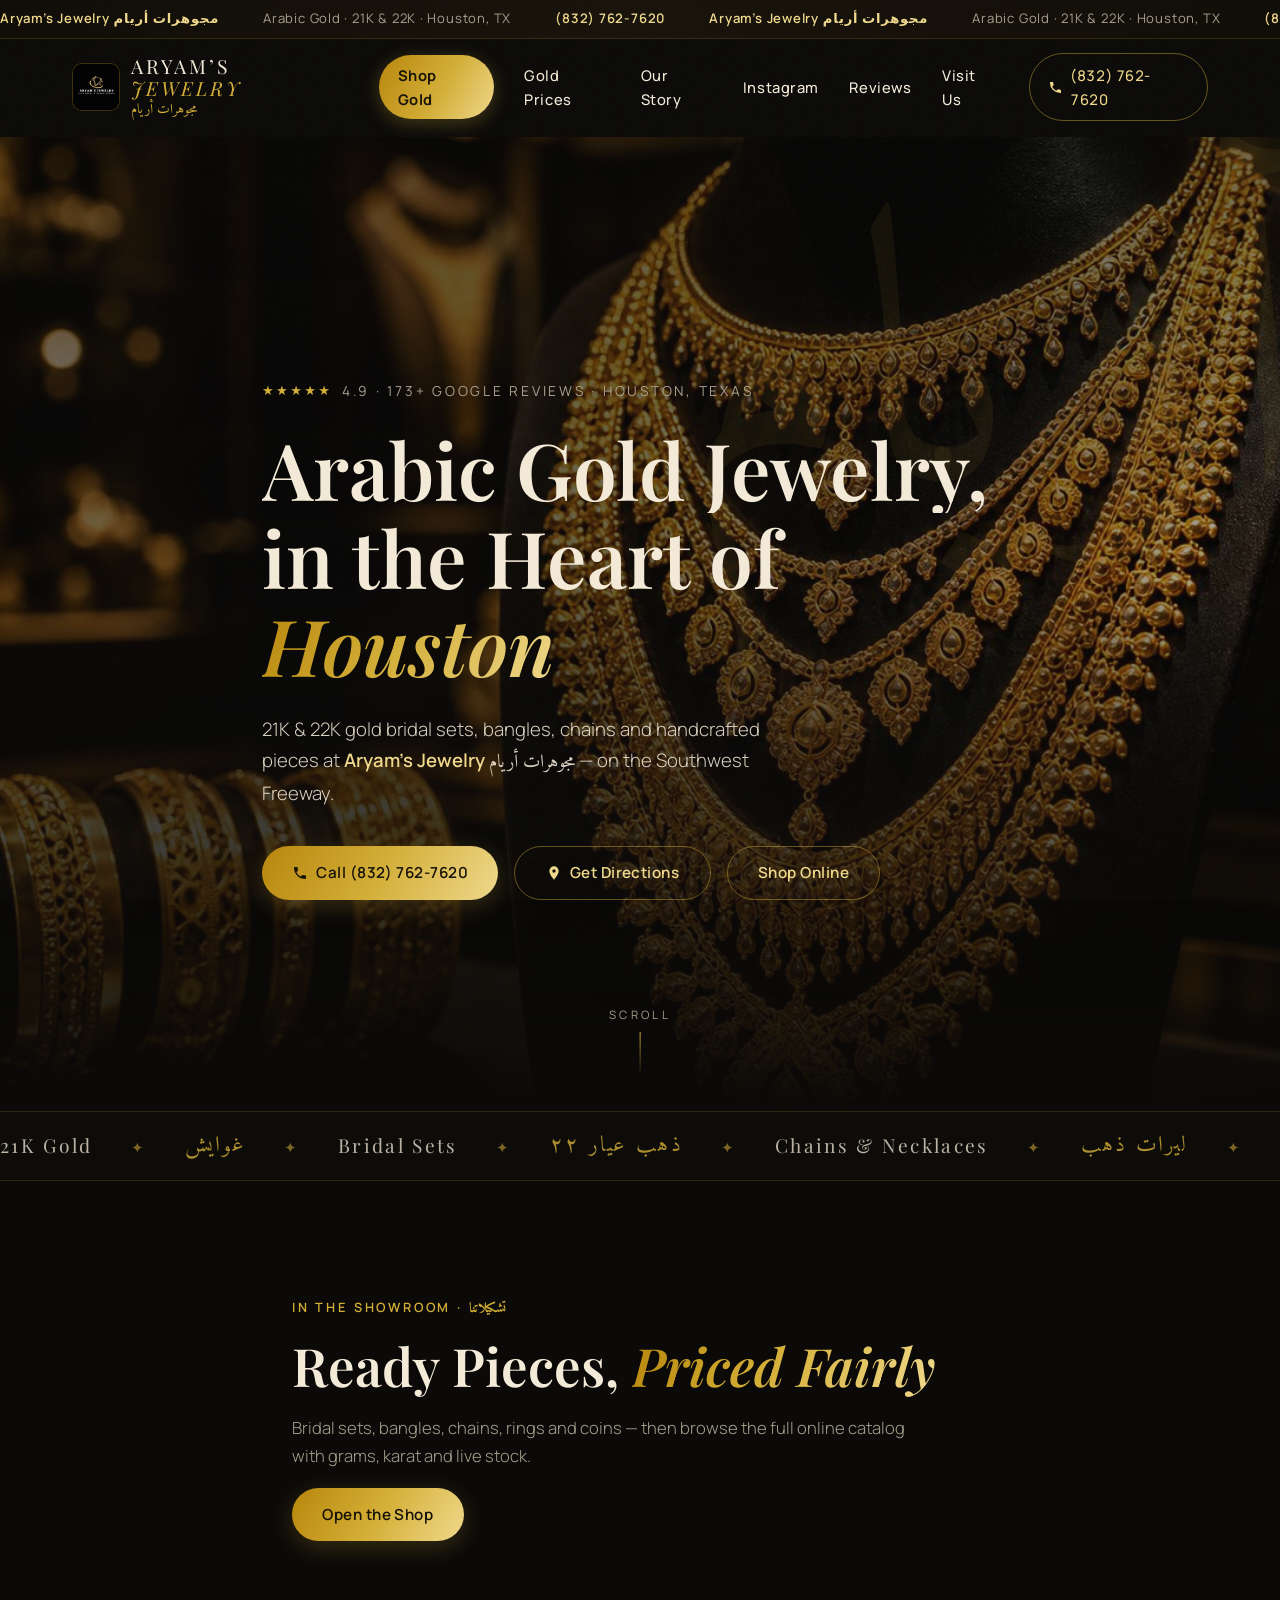
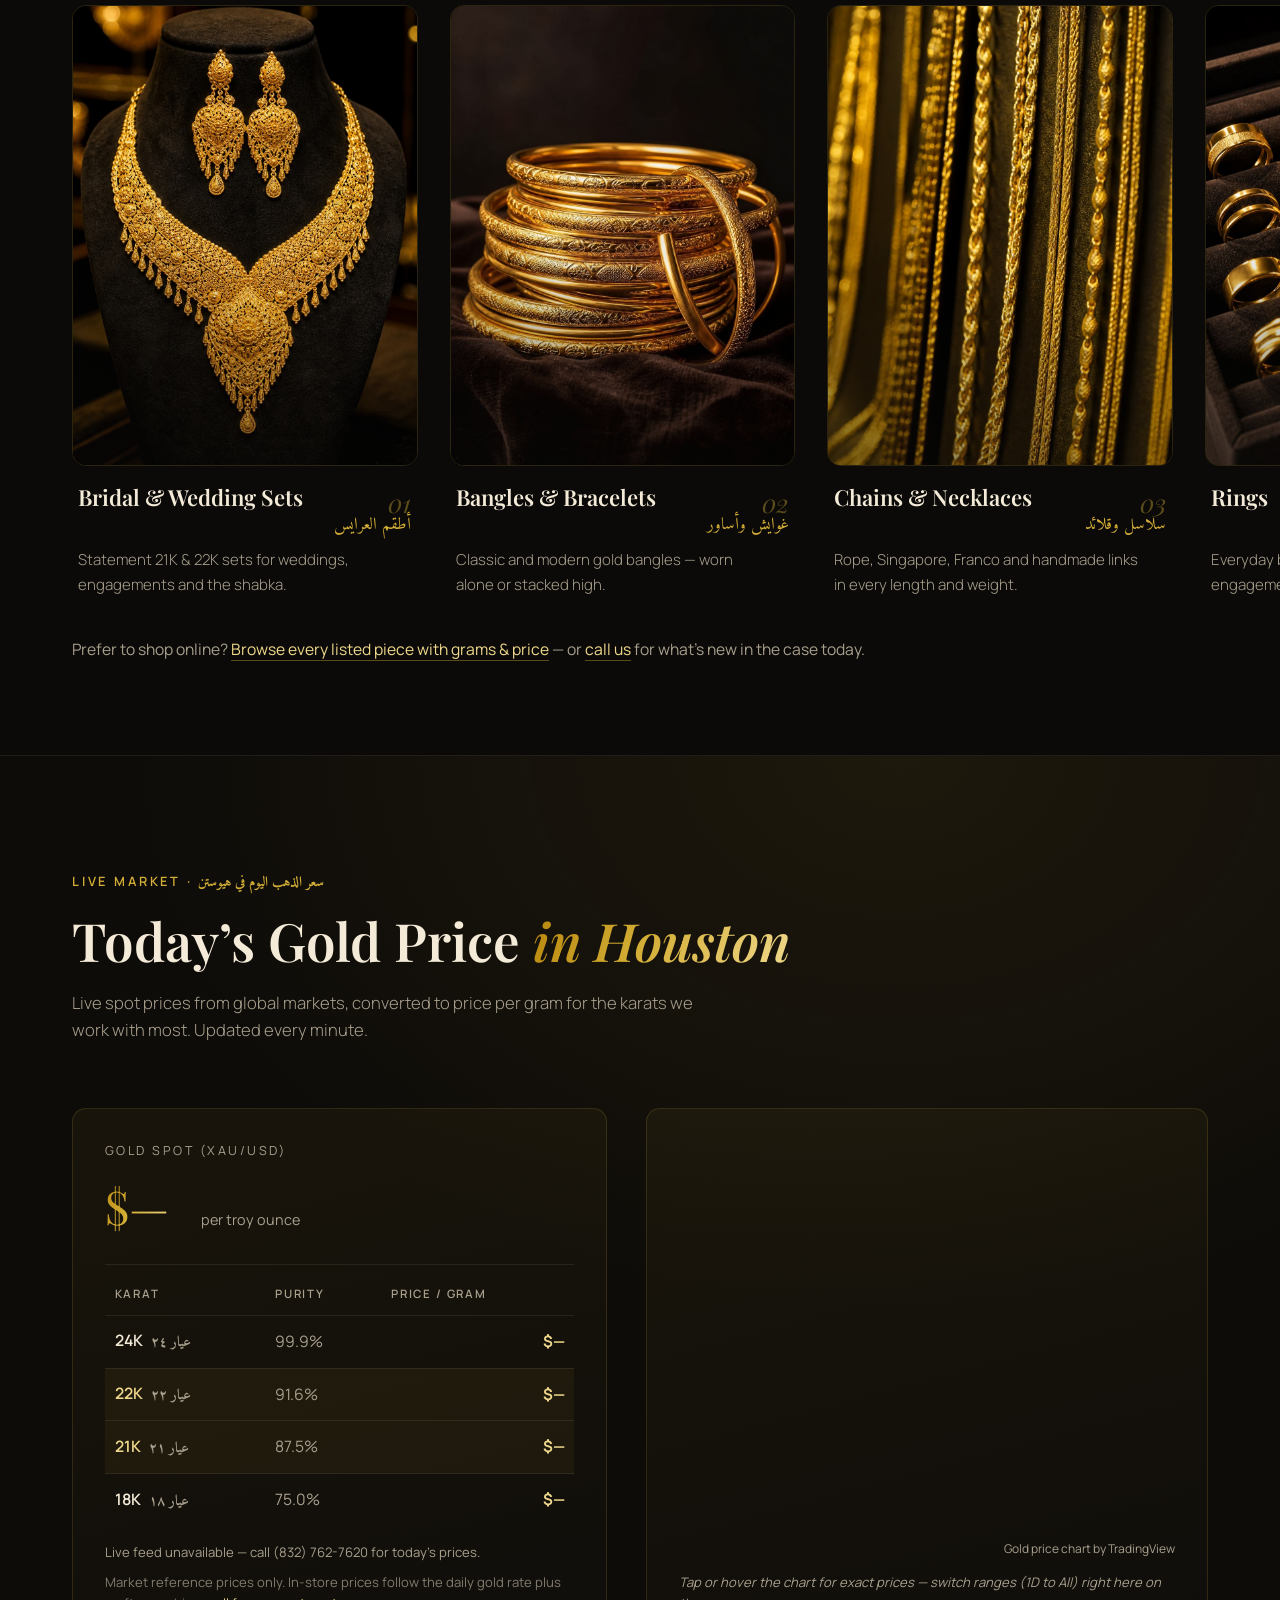
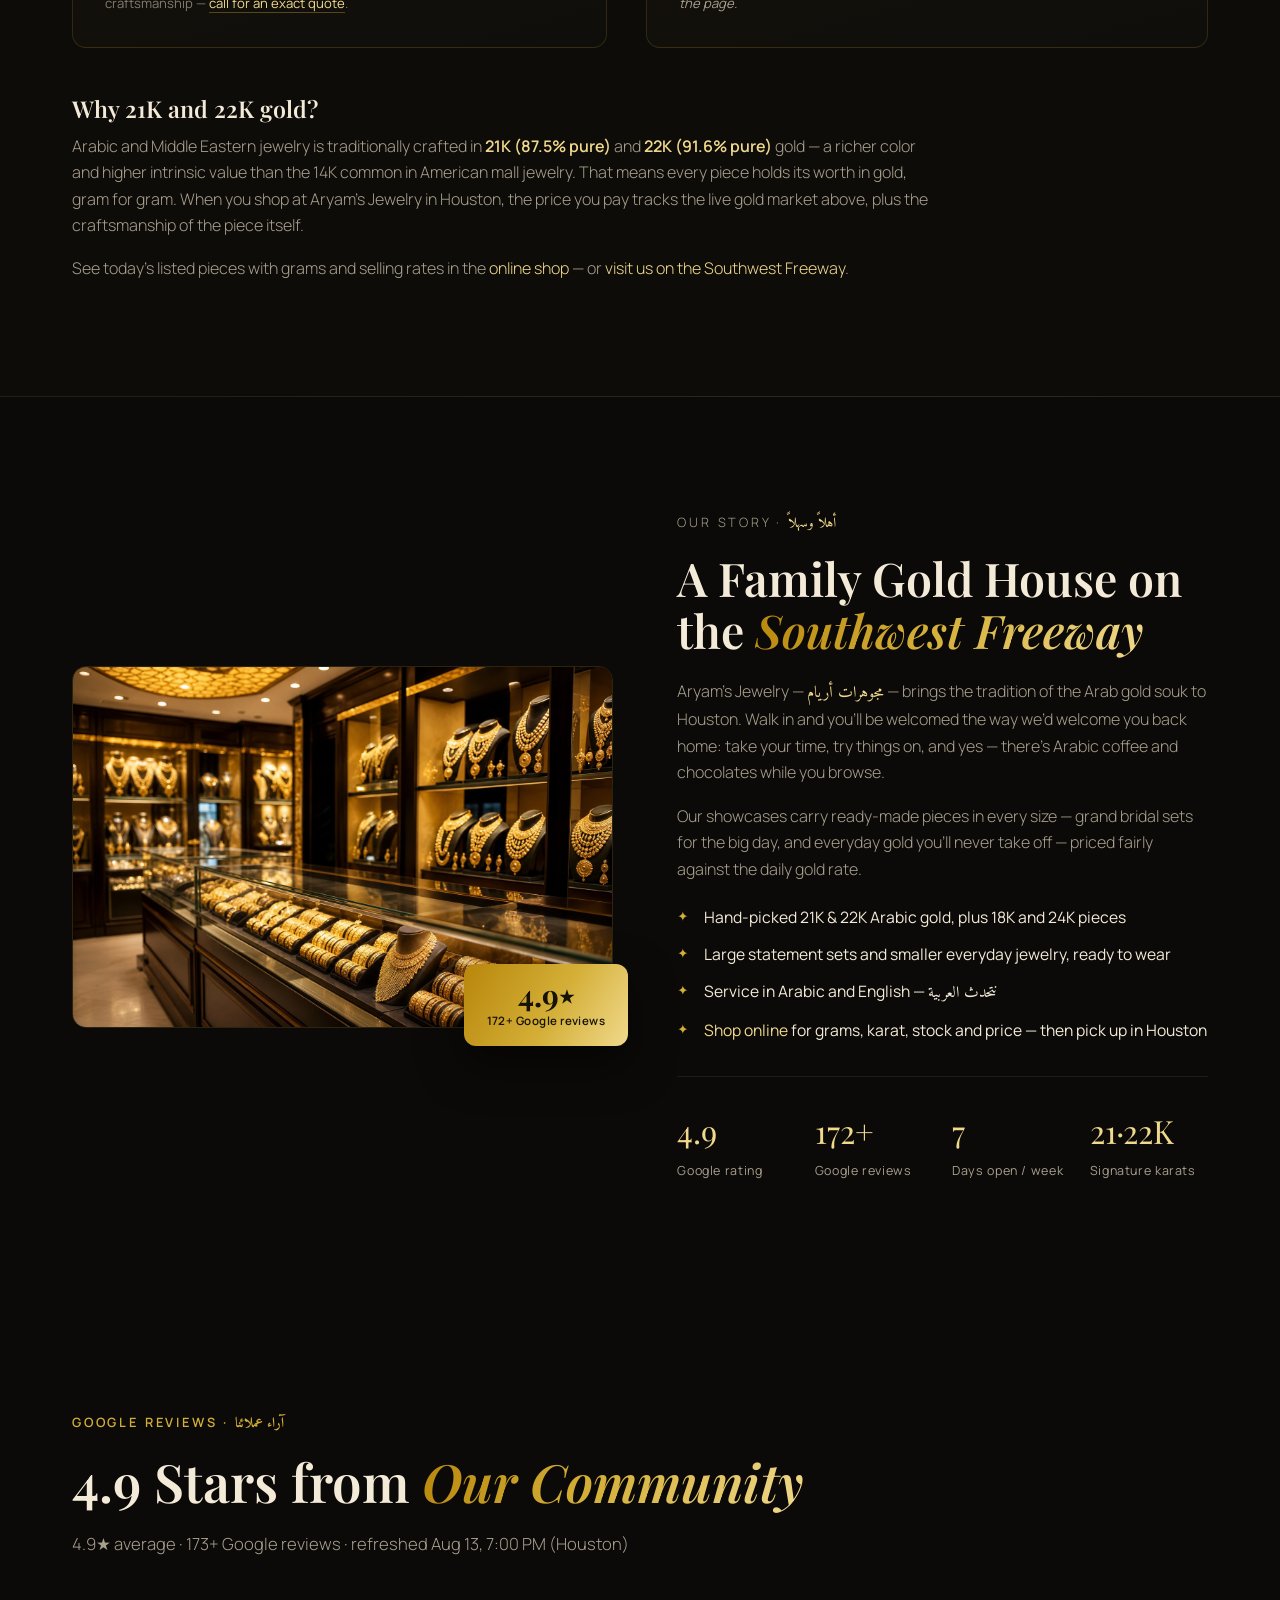
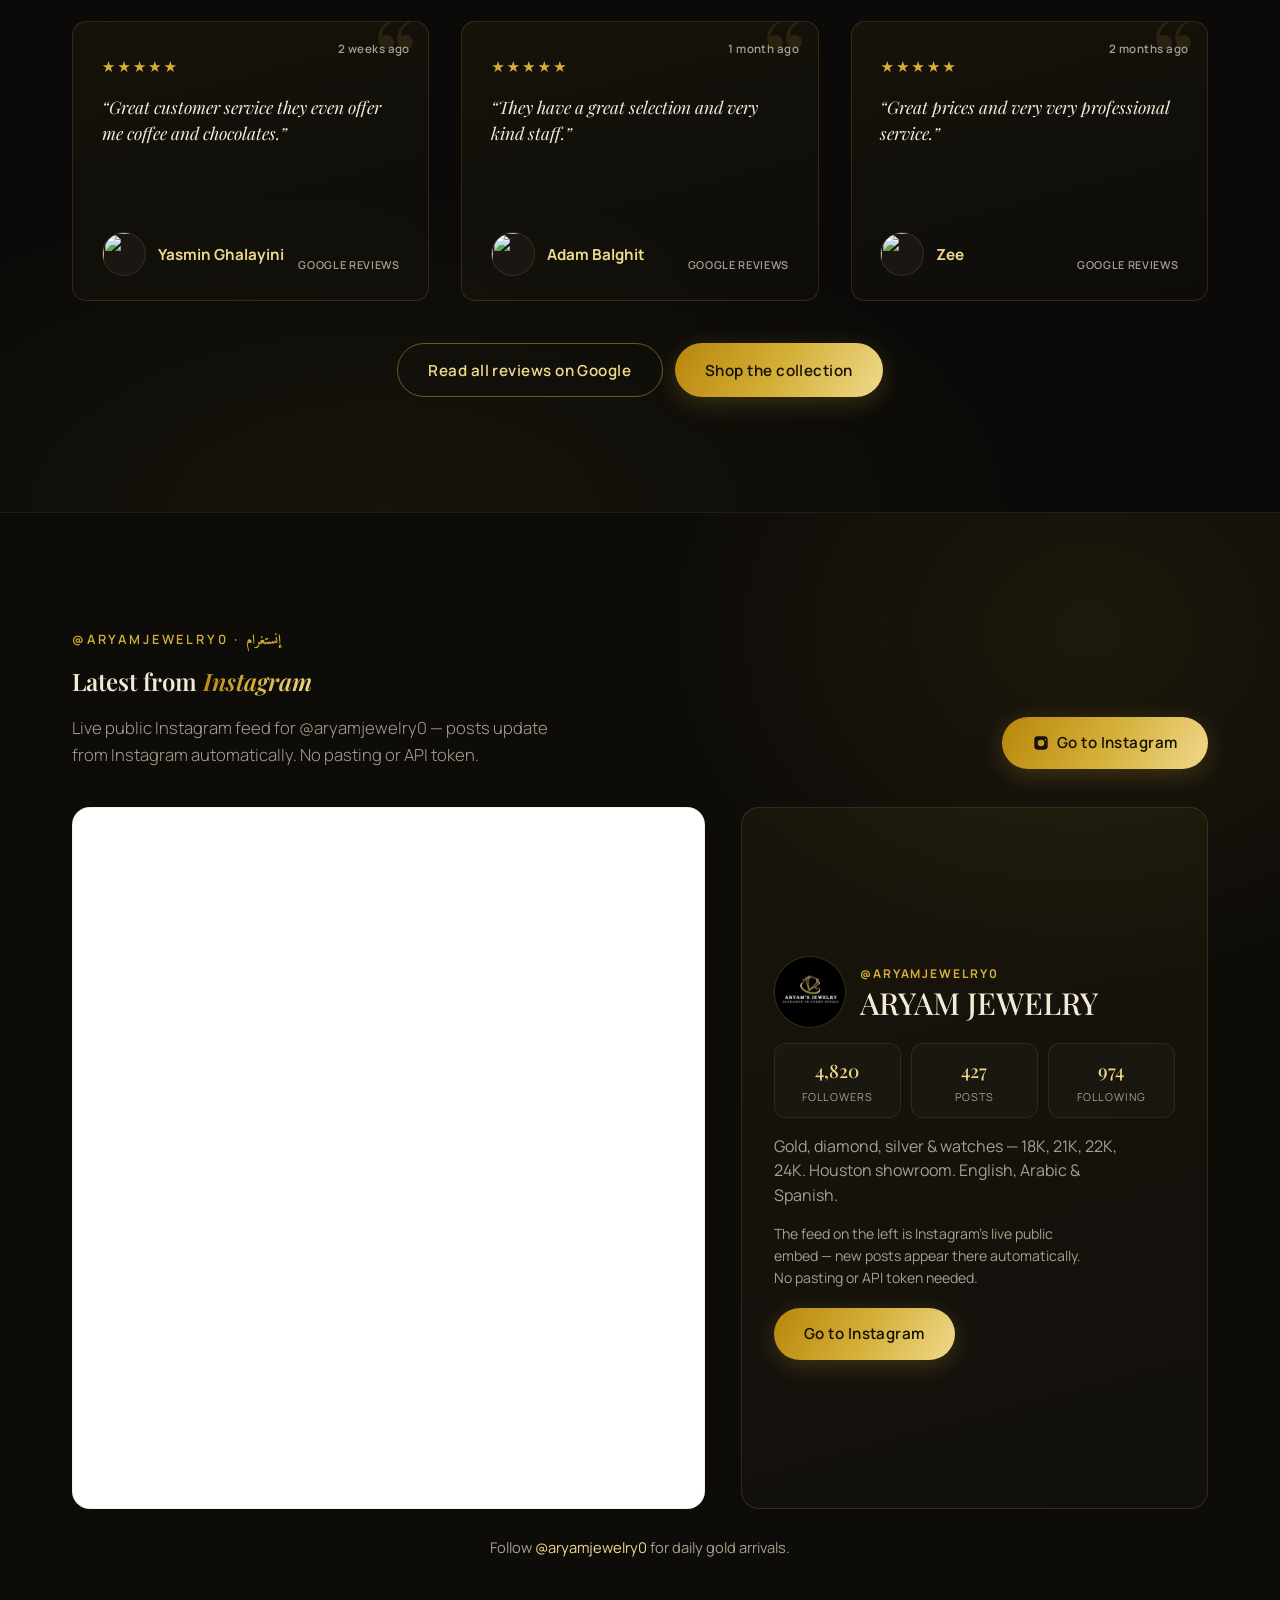
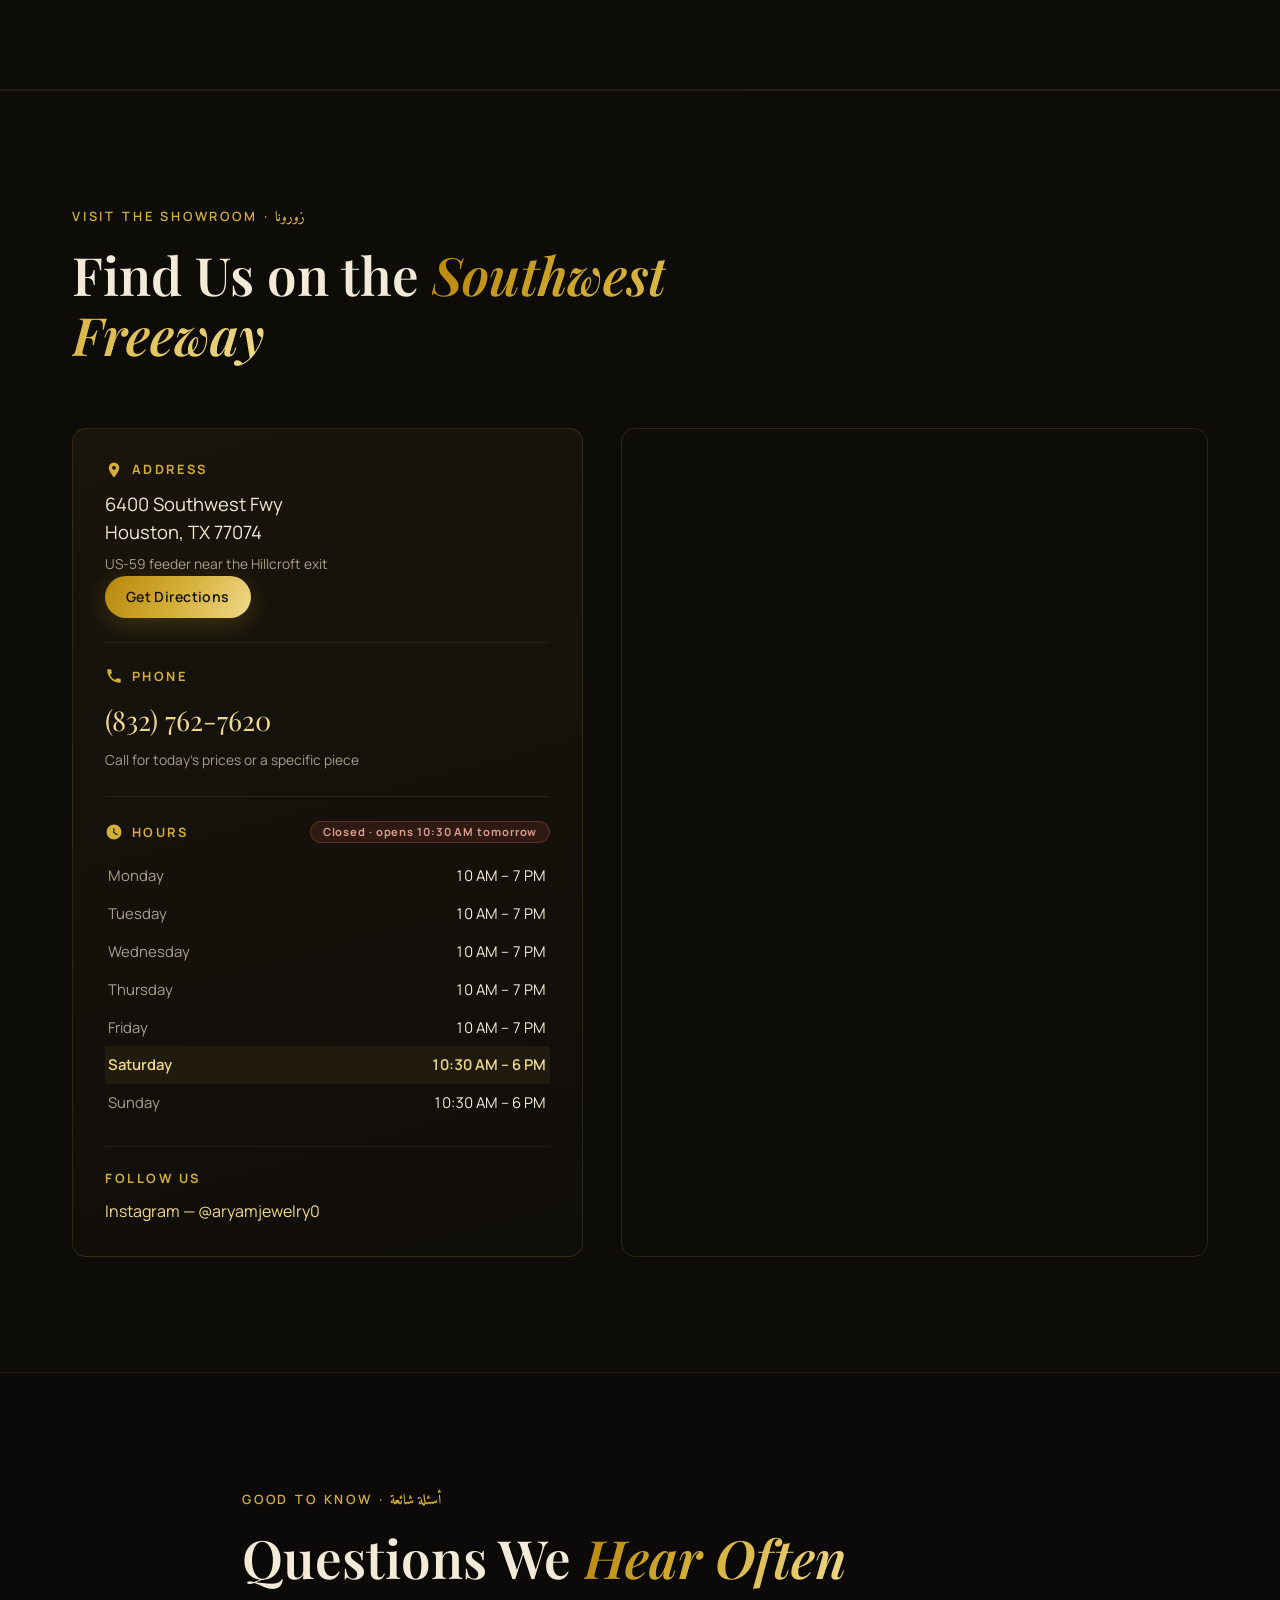
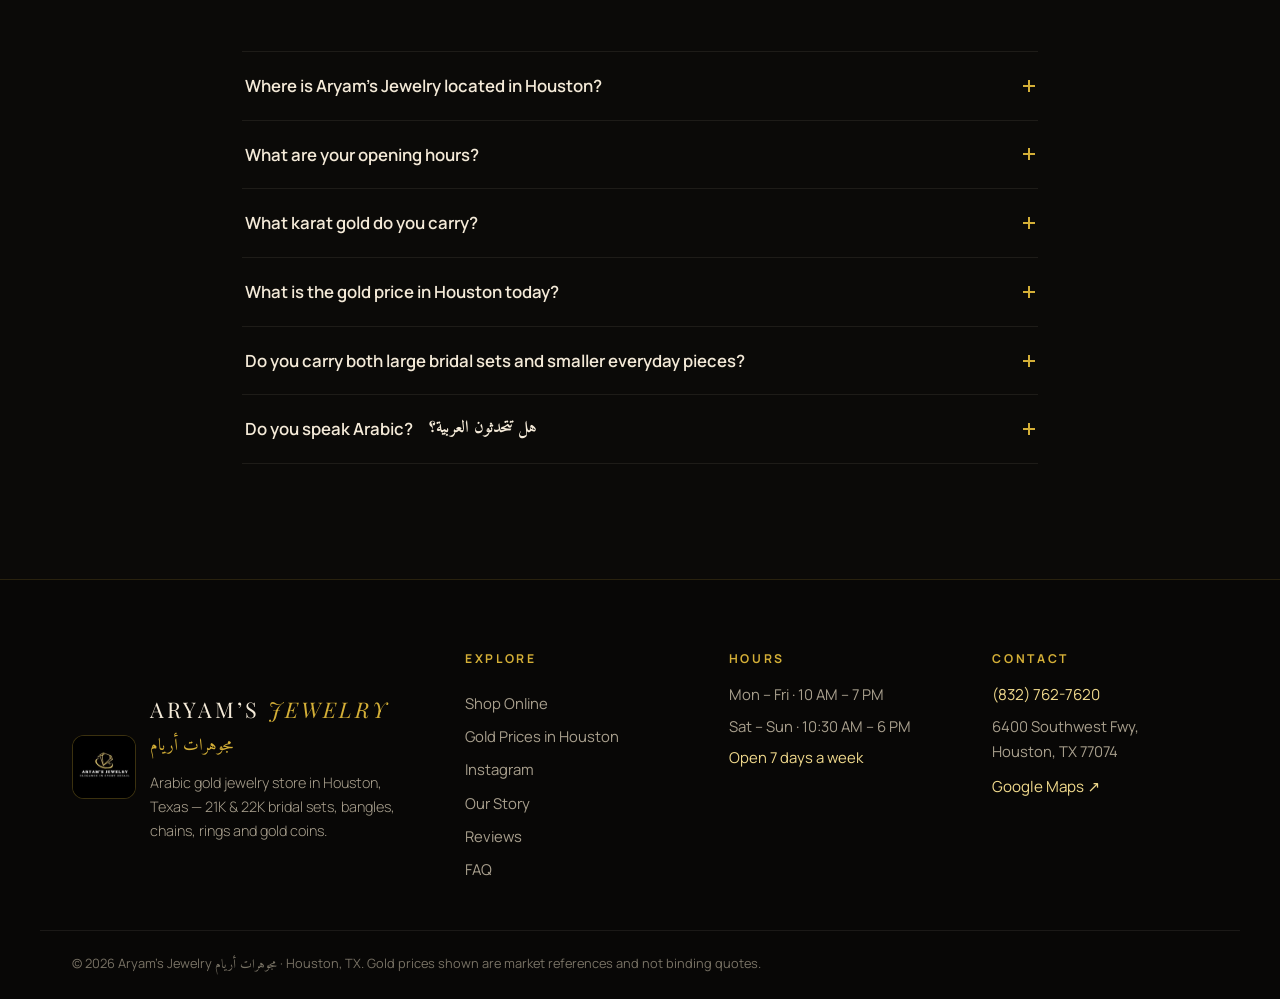
==== commit 246007b3: "Use Aryam Instagram profile mark as site logo and favicon. Co-authored-by: Cursor <cursoragent@curso" ====
--- a/index.html
+++ b/index.html
@@ -1,6 +1,14 @@
 <!DOCTYPE html>
 <html lang="en">
 <head>
+  <!-- Google tag (gtag.js) -->
+  <script async src="https://www.googletagmanager.com/gtag/js?id=G-M47ETBDSQN"></script>
+  <script>
+    window.dataLayer = window.dataLayer || [];
+    function gtag(){dataLayer.push(arguments);}
+    gtag('js', new Date());
+    gtag('config', 'G-M47ETBDSQN');
+  </script>
   <meta charset="utf-8" />
   <meta name="viewport" content="width=device-width, initial-scale=1" />
 
@@ -35,7 +43,8 @@
   <meta name="twitter:image" content="https://aryam.us/images/hero.jpg" />
 
   <meta name="theme-color" content="#0b0a08" />
-  <link rel="icon" type="image/svg+xml" href="images/favicon.svg" />
+  <link rel="icon" type="image/jpeg" href="/images/logo-aryam.jpg" />
+  <link rel="apple-touch-icon" href="/images/logo-aryam.jpg" />
 
   <!-- Performance -->
   <link rel="preconnect" href="https://fonts.googleapis.com" />
@@ -193,8 +202,11 @@
   <header class="site-header" id="siteHeader">
     <div class="container nav-wrap">
       <a class="brand" href="#top" aria-label="Aryam's Jewelry — home">
-        <span class="brand-en">ARYAM&rsquo;S <em>JEWELRY</em></span>
-        <span class="brand-ar" lang="ar" dir="rtl">مجوهرات أريام</span>
+        <img class="brand-logo" src="/images/logo-aryam.jpg" alt="" width="48" height="48" decoding="async" />
+        <span class="brand-text">
+          <span class="brand-en">ARYAM&rsquo;S <em>JEWELRY</em></span>
+          <span class="brand-ar" lang="ar" dir="rtl">مجوهرات أريام</span>
+        </span>
       </a>
       <nav class="primary-nav" id="primaryNav" aria-label="Main navigation">
         <a class="nav-shop" href="/shop/">Shop Gold</a>
@@ -632,9 +644,12 @@
   <footer class="site-footer">
     <div class="container footer-grid">
       <div class="footer-brand">
-        <p class="brand-en">ARYAM&rsquo;S <em>JEWELRY</em></p>
-        <p class="brand-ar" lang="ar" dir="rtl">مجوهرات أريام</p>
-        <p class="footer-tag">Arabic gold jewelry store in Houston, Texas — 21K &amp; 22K bridal sets, bangles, chains, rings and gold coins.</p>
+        <img class="brand-logo" src="/images/logo-aryam.jpg" alt="" width="64" height="64" decoding="async" />
+        <div class="brand-text">
+          <p class="brand-en">ARYAM&rsquo;S <em>JEWELRY</em></p>
+          <p class="brand-ar" lang="ar" dir="rtl">مجوهرات أريام</p>
+          <p class="footer-tag">Arabic gold jewelry store in Houston, Texas — 21K &amp; 22K bridal sets, bangles, chains, rings and gold coins.</p>
+        </div>
       </div>
       <nav class="footer-links" aria-label="Footer navigation">
         <h3>Explore</h3>
--- a/css/styles.css
+++ b/css/styles.css
@@ -197,10 +197,26 @@
 }
 .brand {
   display: flex;
+  flex-direction: row;
+  align-items: center;
+  gap: 0.7rem;
+  line-height: 1.15;
+}
+.brand-logo {
+  width: 48px;
+  height: 48px;
+  border-radius: 10px;
+  object-fit: cover;
+  flex-shrink: 0;
+  border: 1px solid rgba(212, 175, 55, 0.28);
+  background: #000;
+}
+.brand-text {
+  display: flex;
   flex-direction: column;
   align-items: flex-start;
-  line-height: 1.15;
-  gap: 0.15rem;
+  gap: 0.12rem;
+  min-width: 0;
 }
 .brand-en {
   display: block;
@@ -1025,6 +1041,17 @@
 }
 .footer-brand {
   display: flex;
+  flex-direction: row;
+  align-items: center;
+  gap: 0.85rem;
+}
+.footer-brand .brand-logo {
+  width: 64px;
+  height: 64px;
+  border-radius: 12px;
+}
+.footer-brand .brand-text {
+  display: flex;
   flex-direction: column;
   align-items: flex-start;
 }
@@ -1037,8 +1064,11 @@
   display: block;
   font-size: 1.05rem;
   color: var(--gold);
-  margin: 0.35rem 0 0.9rem;
+  margin: 0.35rem 0 0;
   line-height: 1.35;
+}
+.footer-brand .footer-tag {
+  margin-top: 0.75rem;
 }
 .footer-brand p { margin: 0; }
 .footer-tag { color: var(--muted); font-size: 0.9rem; font-weight: 300; max-width: 30ch; }
@@ -1147,6 +1177,7 @@
   .stats { grid-template-columns: repeat(2, 1fr); gap: 1.4rem 1rem; }
   .nav-wrap { gap: 1rem; }
   .brand-en { font-size: 1.05rem; }
+  .brand-logo { width: 42px; height: 42px; border-radius: 8px; }
   .visit-map { min-height: 340px; }
   .visit-map iframe { min-height: 340px; }
 
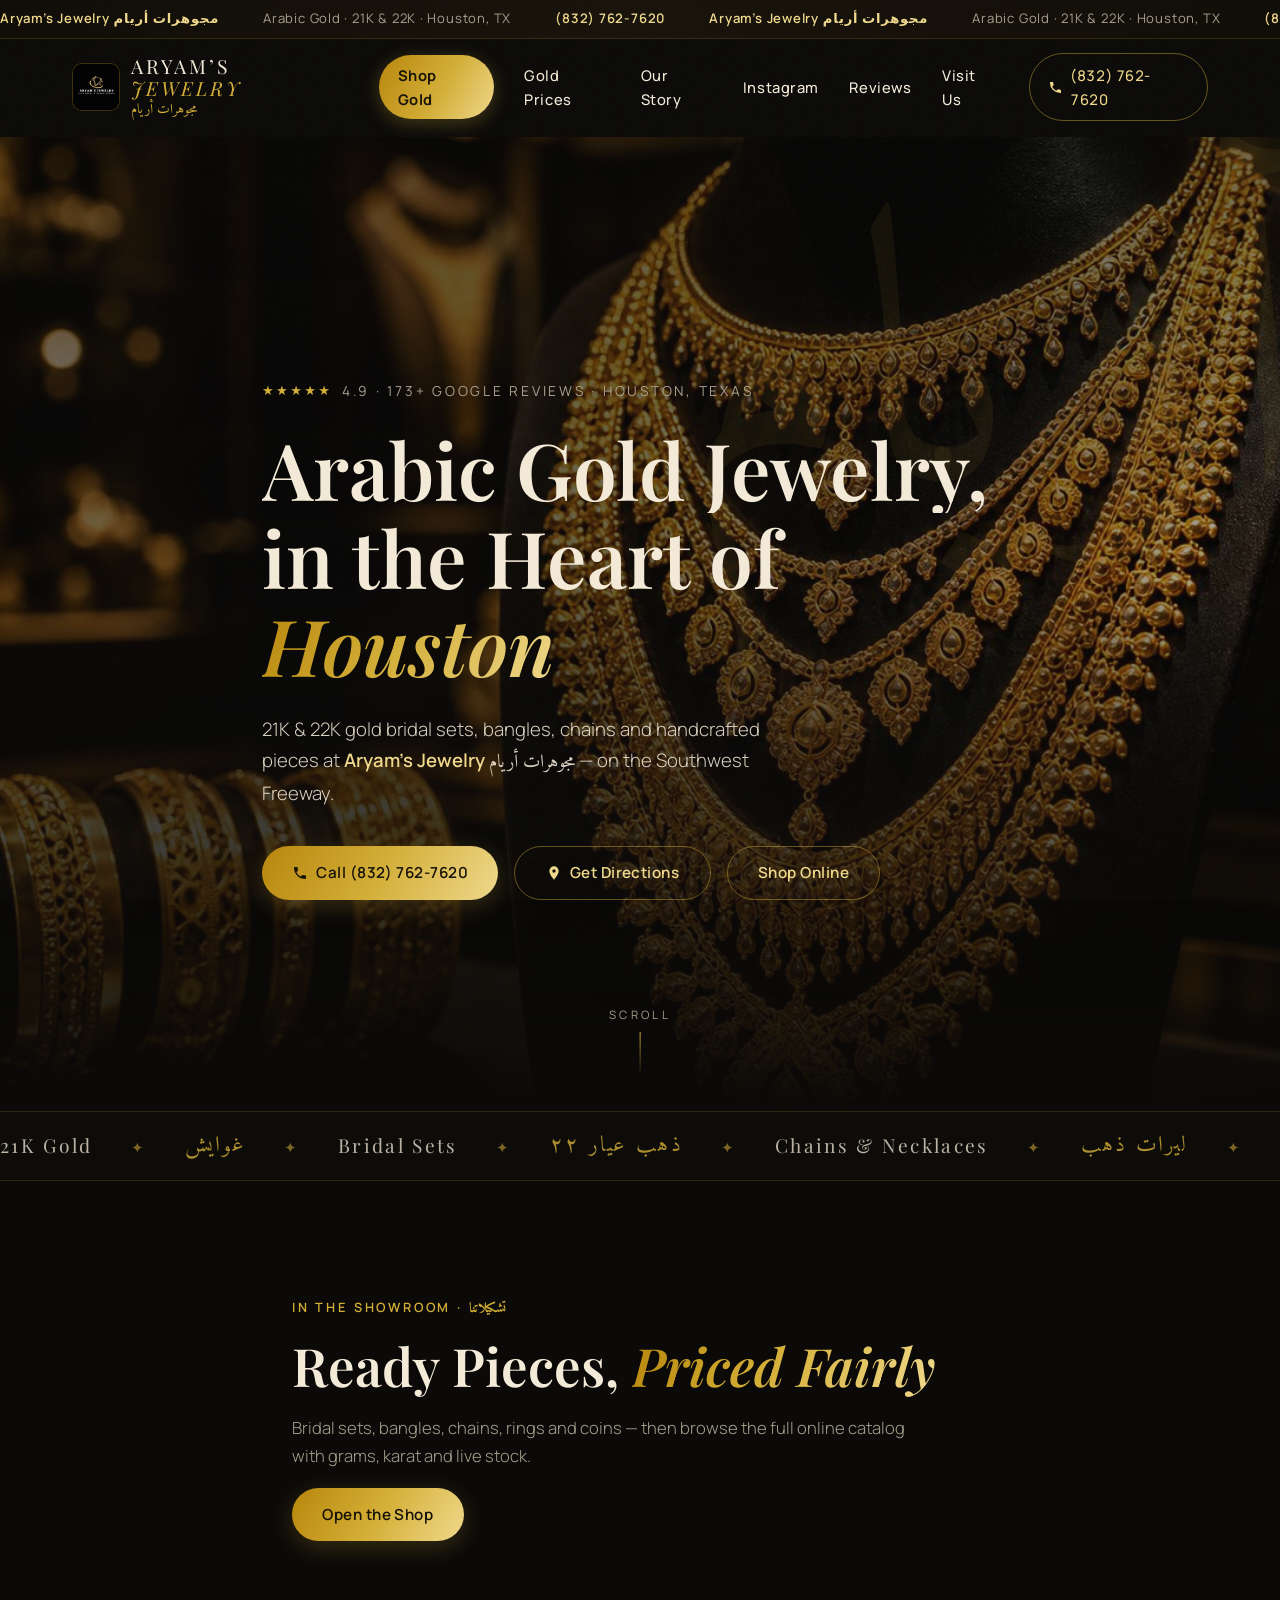
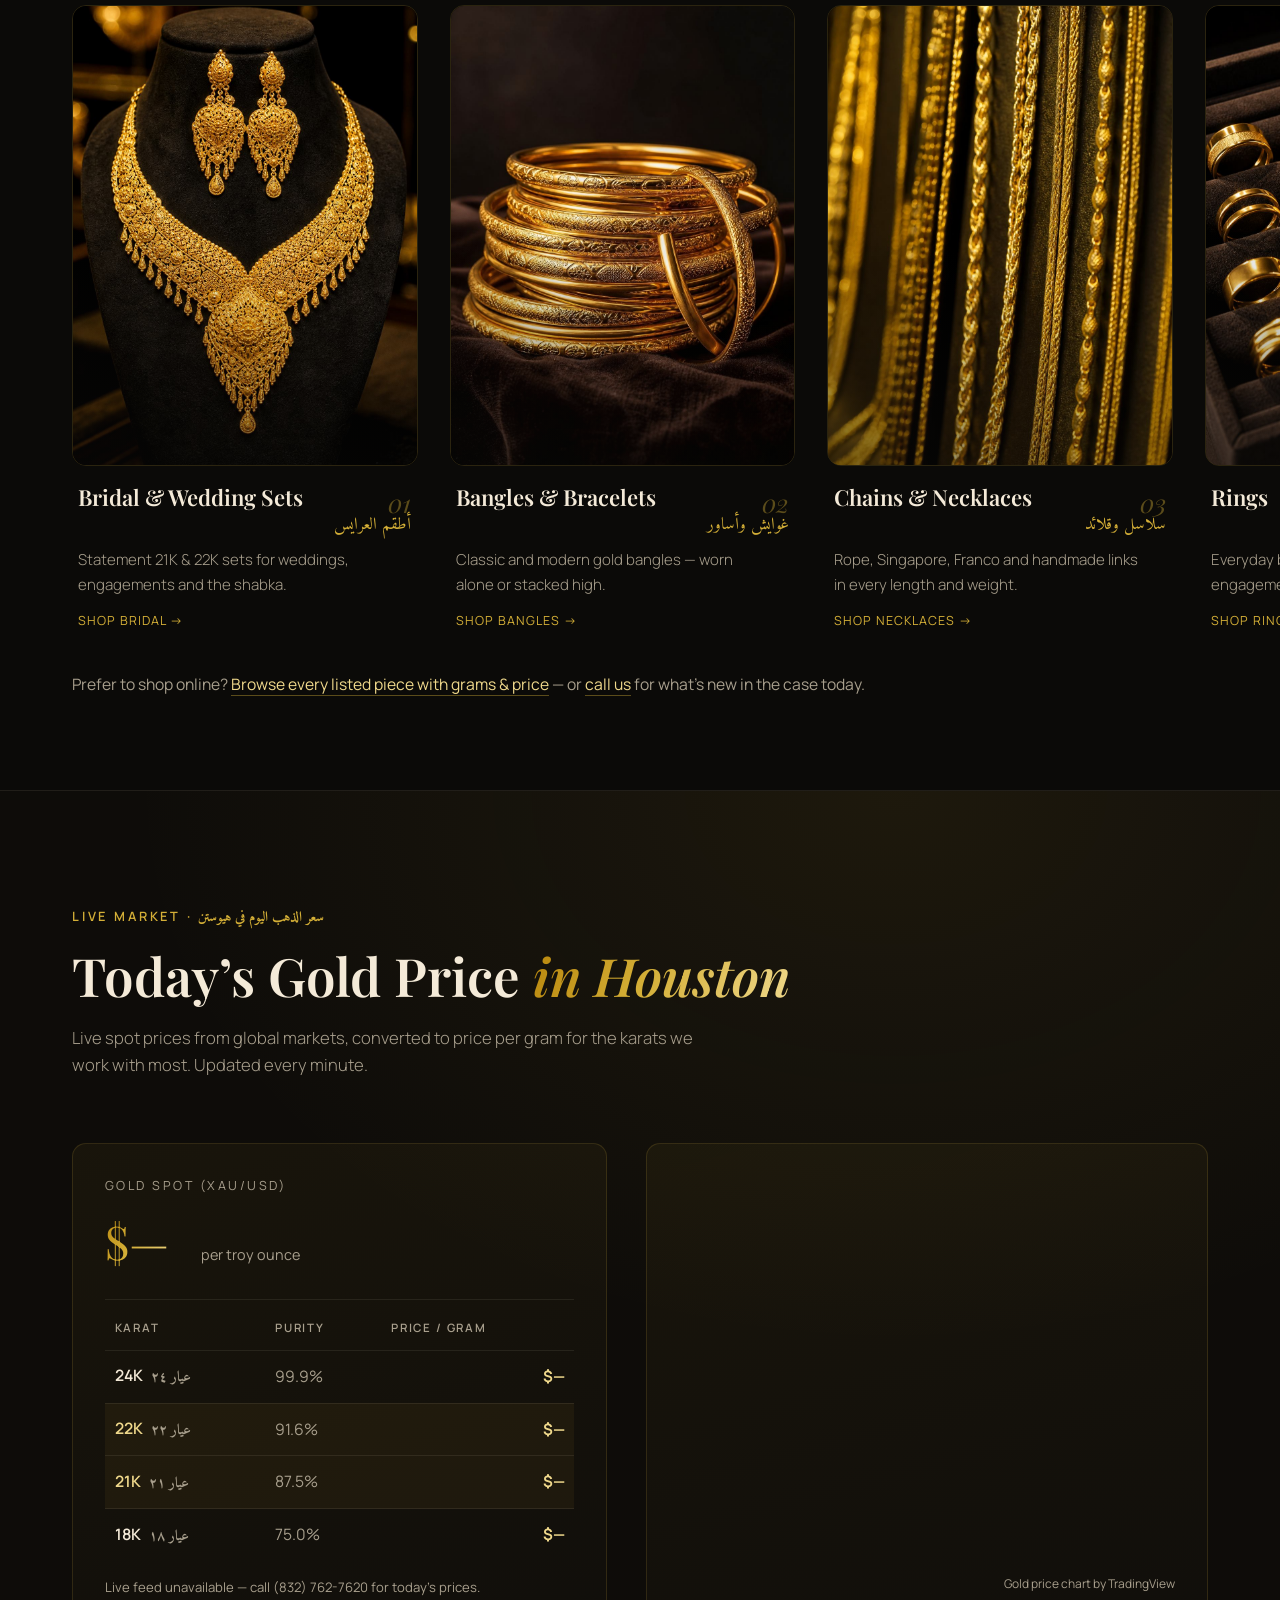
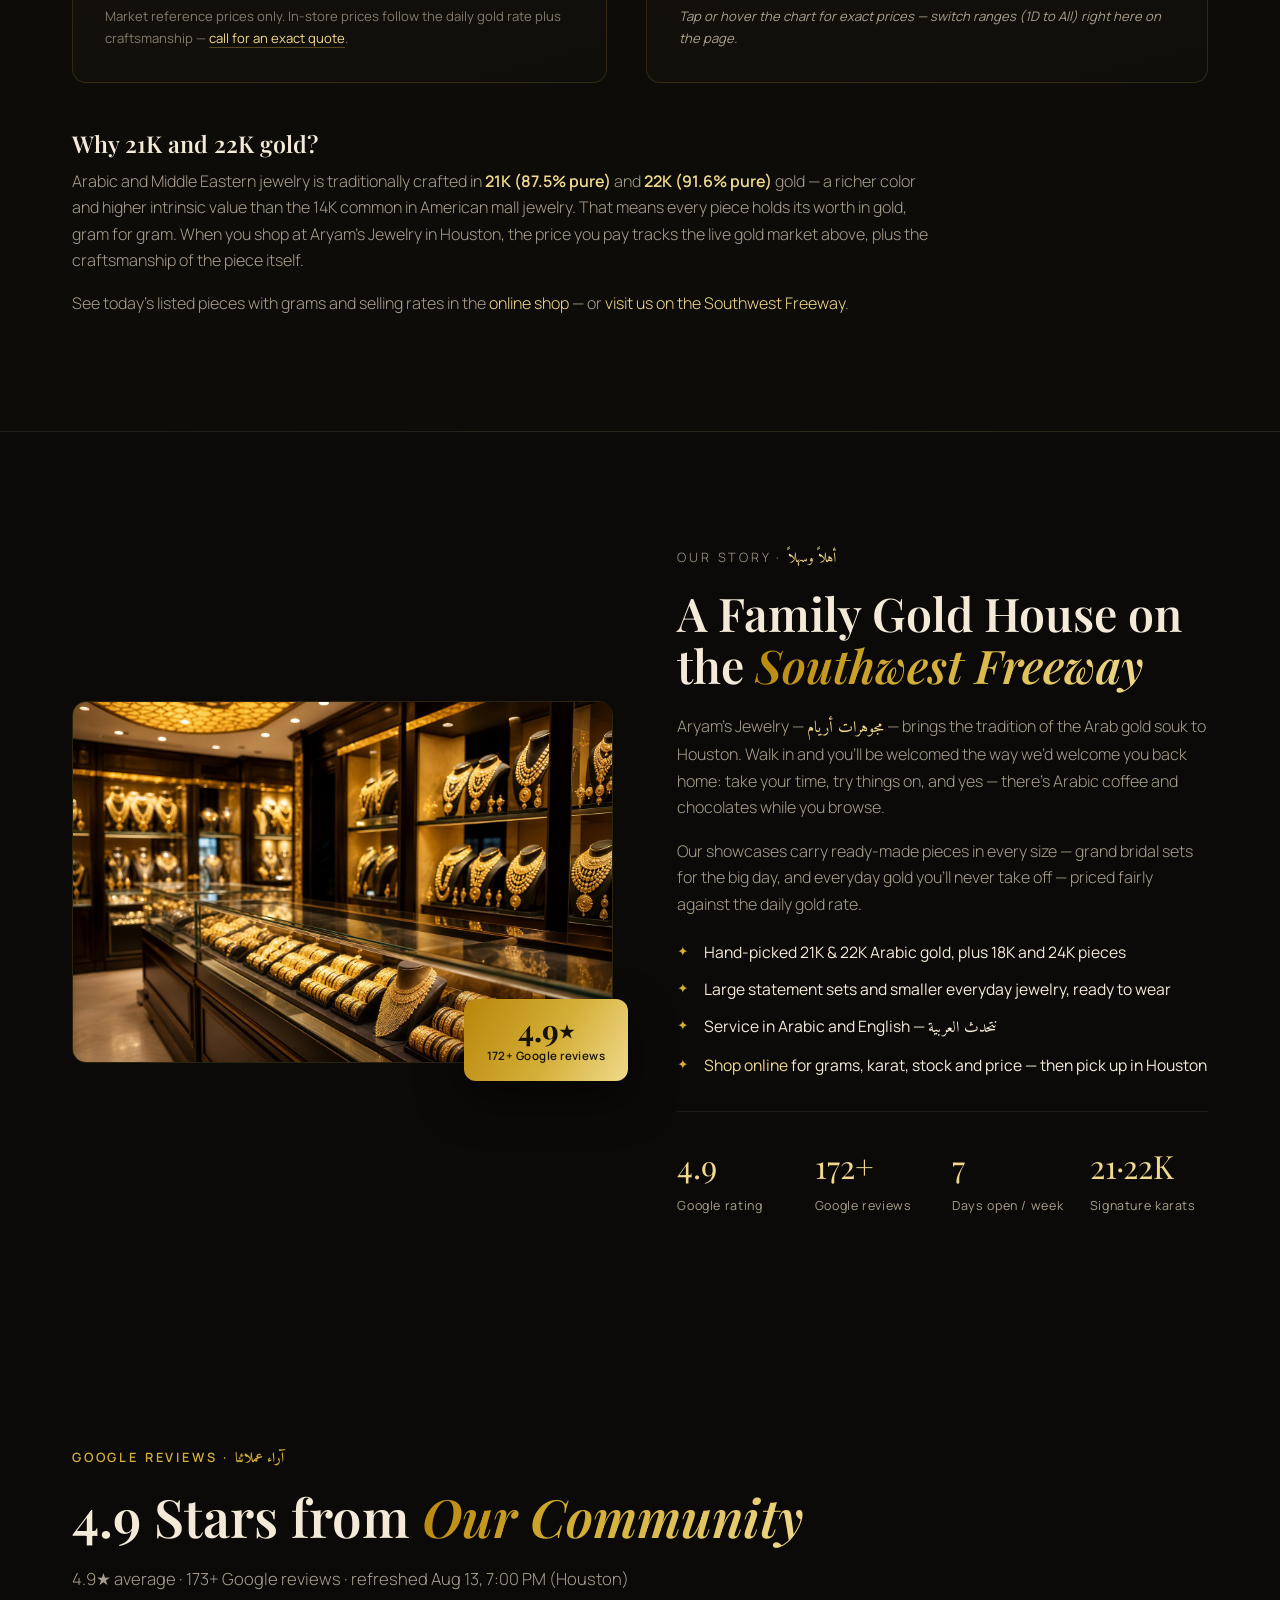
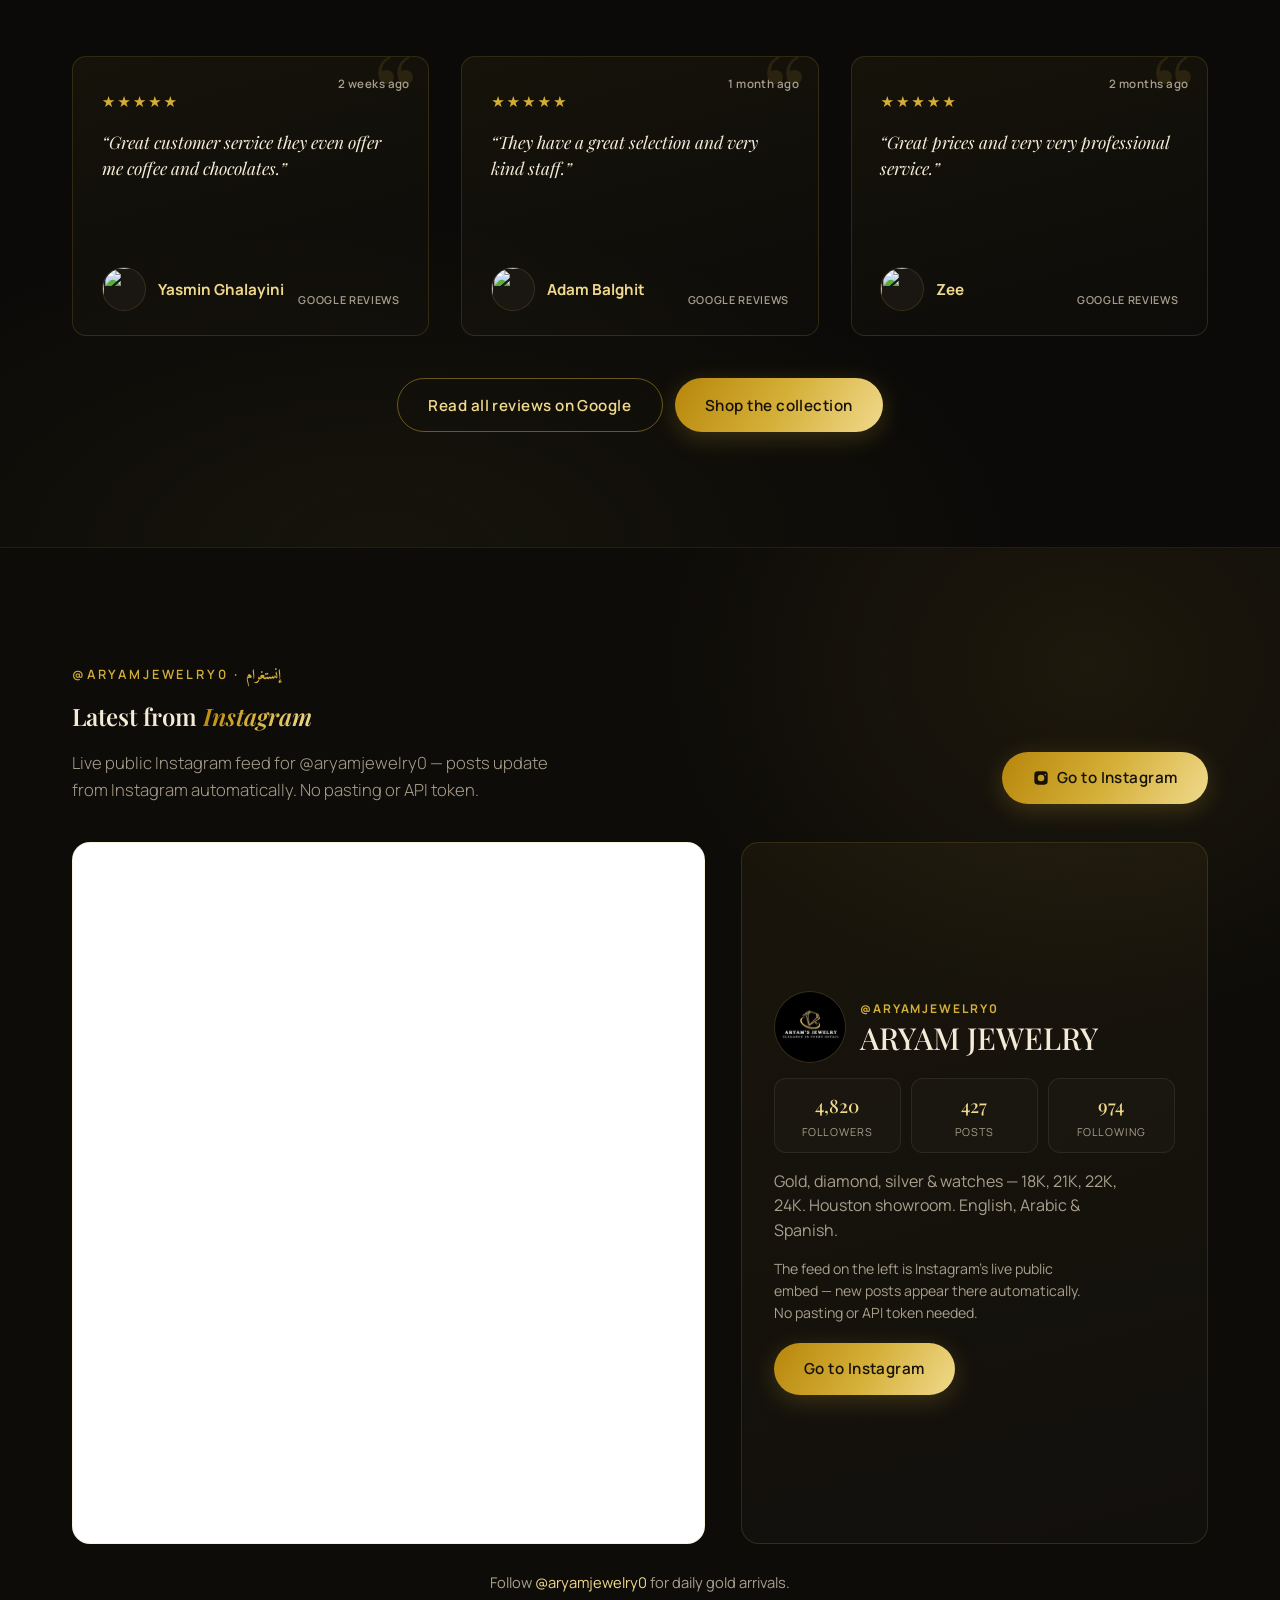
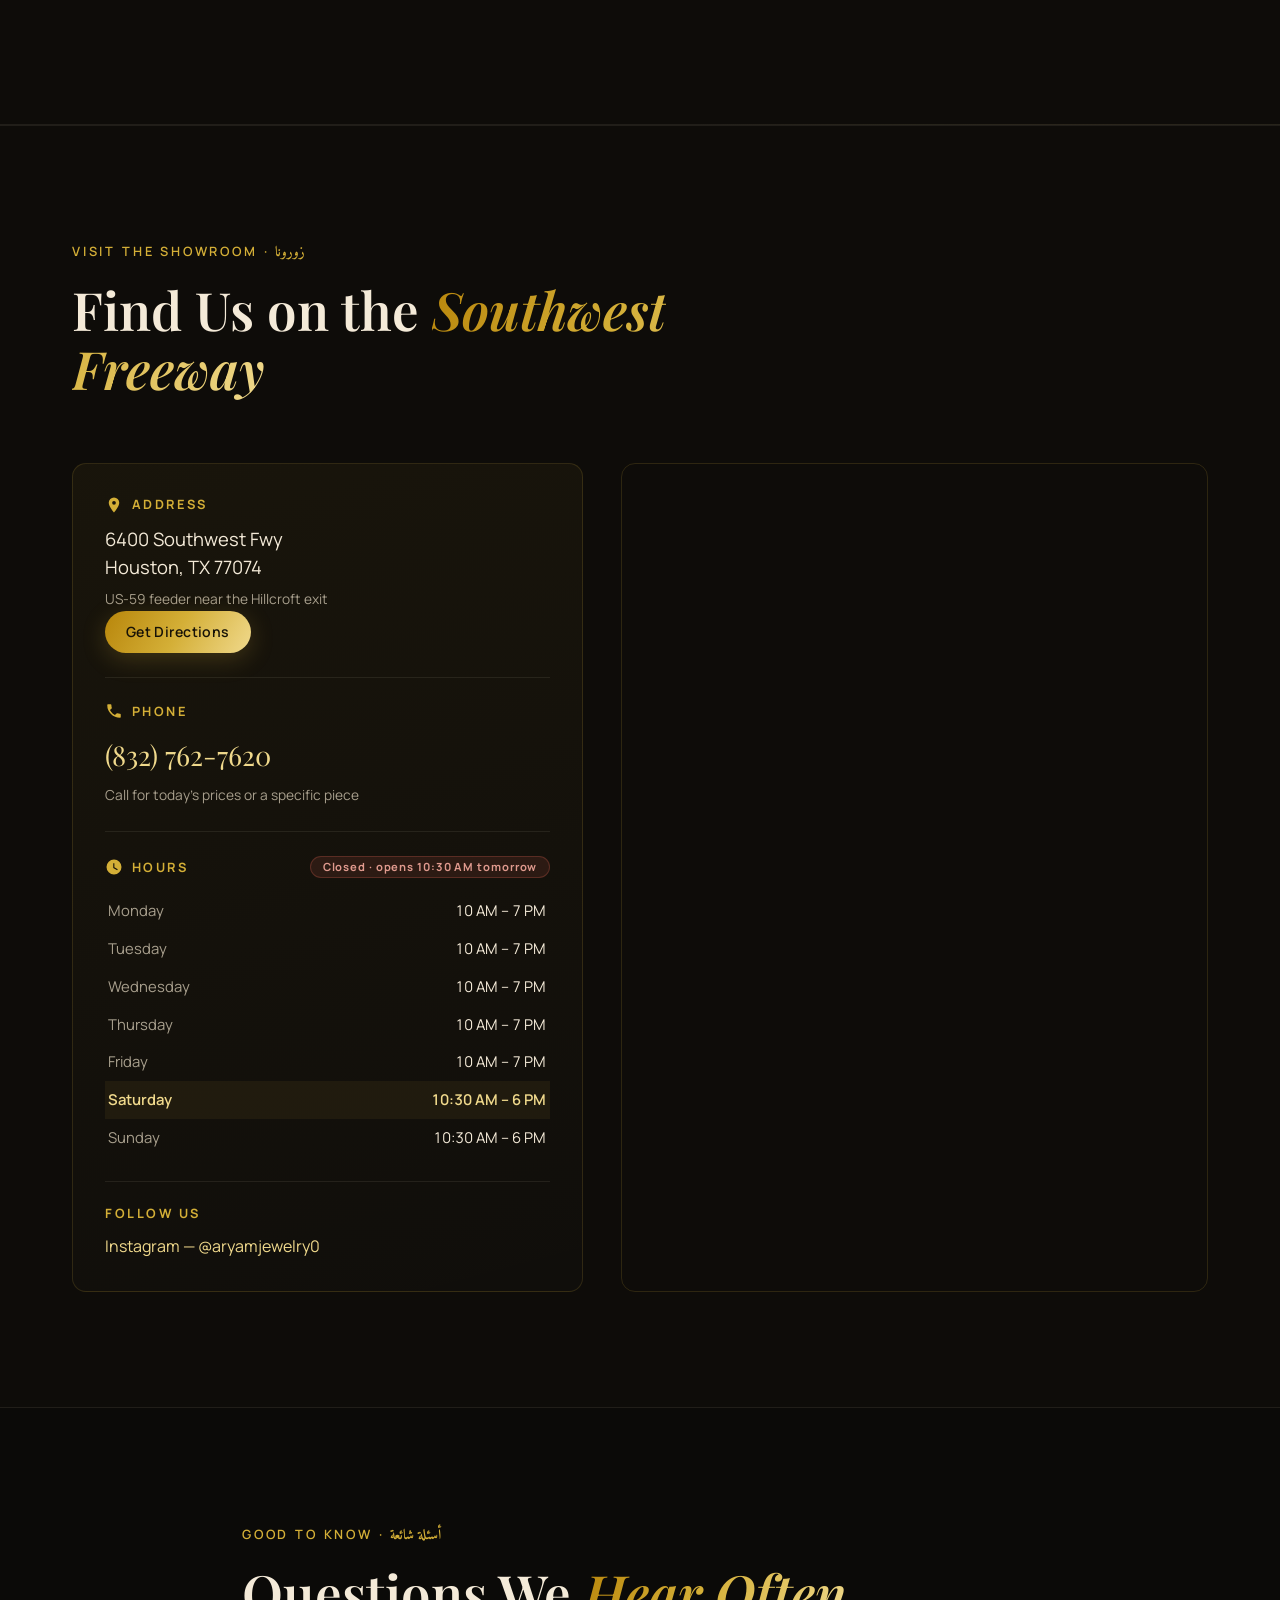
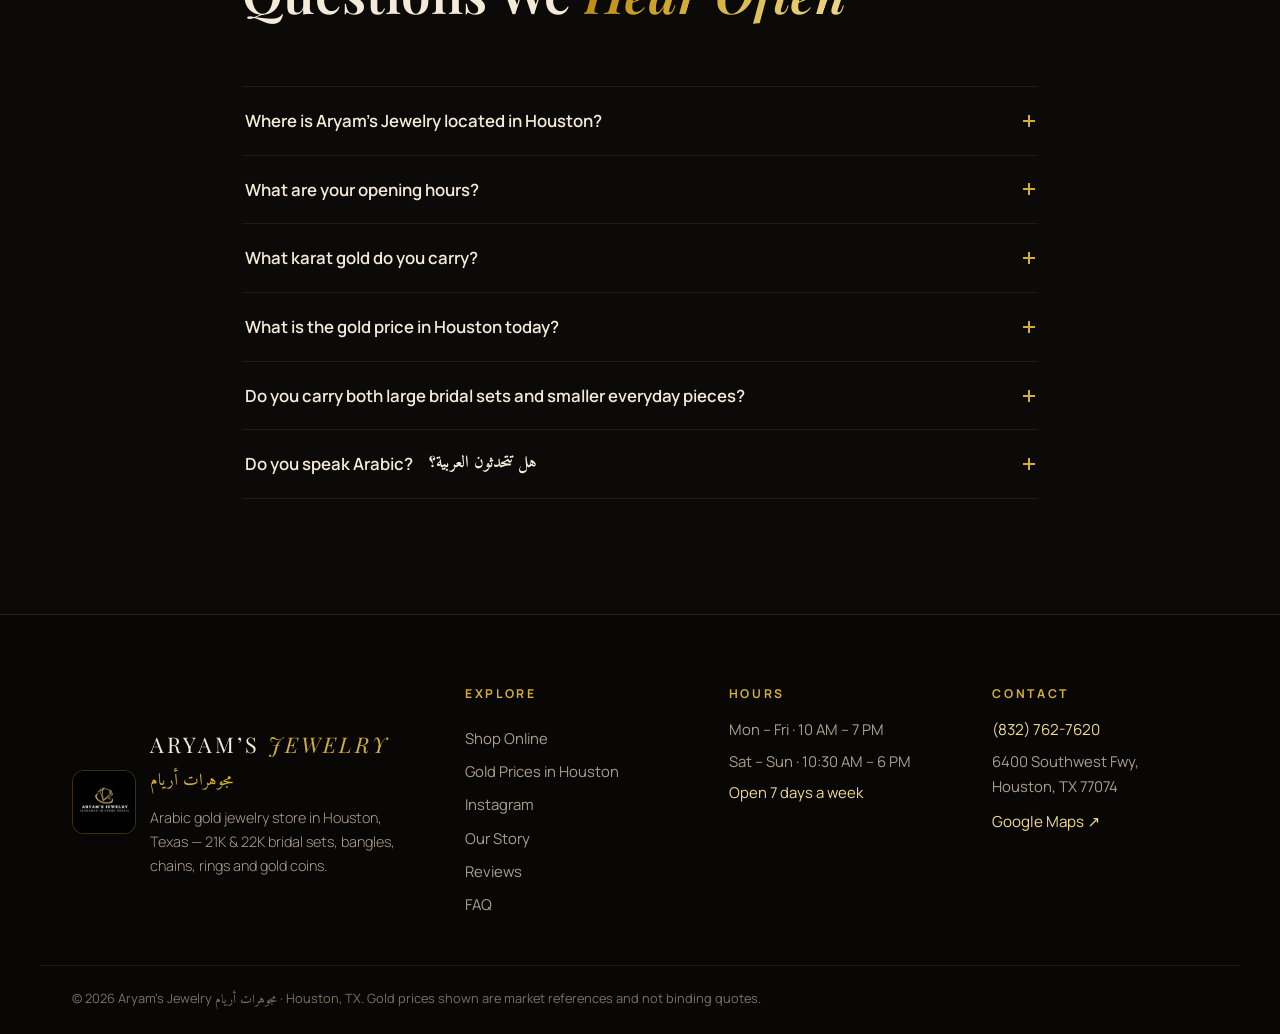
==== commit ac965226: "Link homepage collections to shop category filters. Co-authored-by: Cursor <cursoragent@cursor.com>" ====
--- a/index.html
+++ b/index.html
@@ -295,51 +295,56 @@
       <div class="collections-pin">
         <div class="collections-viewport">
           <div class="collections-track" id="collectionsTrack">
-            <article class="collection-card">
+            <a class="collection-card" href="/shop/?category=bridal">
               <div class="card-media"><img src="images/bridal-set.jpg" loading="lazy" width="1024" height="1536" alt="21K gold bridal jewelry set with ornate necklace and earrings — Arabic wedding gold at Aryam's Jewelry Houston" /></div>
               <div class="card-body">
                 <span class="card-index">01</span>
                 <h3>Bridal &amp; Wedding Sets</h3>
                 <p class="card-ar" lang="ar" dir="rtl">أطقم العرايس</p>
                 <p class="card-desc">Statement 21K &amp; 22K sets for weddings, engagements and the shabka.</p>
+                <span class="card-cta">Shop bridal →</span>
               </div>
-            </article>
-            <article class="collection-card">
+            </a>
+            <a class="collection-card" href="/shop/?category=bangles">
               <div class="card-media"><img src="images/bangles.jpg" loading="lazy" width="1024" height="1536" alt="Stack of traditional 21K gold bangles (ghawayish) at Aryam's Jewelry, Arabic jewelry store in Houston TX" /></div>
               <div class="card-body">
                 <span class="card-index">02</span>
                 <h3>Bangles &amp; Bracelets</h3>
                 <p class="card-ar" lang="ar" dir="rtl">غوايش وأساور</p>
                 <p class="card-desc">Classic and modern gold bangles — worn alone or stacked high.</p>
+                <span class="card-cta">Shop bangles →</span>
               </div>
-            </article>
-            <article class="collection-card">
+            </a>
+            <a class="collection-card" href="/shop/?category=necklaces">
               <div class="card-media"><img src="images/necklaces.jpg" loading="lazy" width="1024" height="1536" alt="22K gold chains and necklaces hanging in the showcase at Aryam's Jewelry, gold store in Houston" /></div>
               <div class="card-body">
                 <span class="card-index">03</span>
                 <h3>Chains &amp; Necklaces</h3>
                 <p class="card-ar" lang="ar" dir="rtl">سلاسل وقلائد</p>
                 <p class="card-desc">Rope, Singapore, Franco and handmade links in every length and weight.</p>
+                <span class="card-cta">Shop necklaces →</span>
               </div>
-            </article>
-            <article class="collection-card">
+            </a>
+            <a class="collection-card" href="/shop/?category=rings">
               <div class="card-media"><img src="images/rings.jpg" loading="lazy" width="1024" height="1536" alt="Tray of 18K and 21K gold rings at Aryam's Jewelry, jewelry store in Houston, Texas" /></div>
               <div class="card-body">
                 <span class="card-index">04</span>
                 <h3>Rings</h3>
                 <p class="card-ar" lang="ar" dir="rtl">خواتم</p>
                 <p class="card-desc">Everyday bands, statement rings and engagement gold in every size.</p>
+                <span class="card-cta">Shop rings →</span>
               </div>
-            </article>
-            <article class="collection-card">
+            </a>
+            <a class="collection-card" href="/shop/?category=coins">
               <div class="card-media"><img src="images/gold-coins.jpg" loading="lazy" width="1024" height="1536" alt="Gold coins, liras and minted gold bars for gifting and saving at Aryam's Jewelry Houston" /></div>
               <div class="card-body">
                 <span class="card-index">05</span>
                 <h3>Coins &amp; Bars</h3>
                 <p class="card-ar" lang="ar" dir="rtl">ليرات وسبائك</p>
                 <p class="card-desc">Gold liras, coins and minted bars — for gifting, saving and celebrating.</p>
+                <span class="card-cta">Shop coins →</span>
               </div>
-            </article>
+            </a>
           </div>
         </div>
       </div>
--- a/css/styles.css
+++ b/css/styles.css
@@ -452,6 +452,26 @@
 .collection-card {
   width: clamp(280px, 27vw, 380px);
   flex-shrink: 0;
+  display: block;
+  color: inherit;
+  text-decoration: none;
+  cursor: pointer;
+  transition: transform 0.35s ease;
+}
+a.collection-card:focus-visible {
+  outline: 2px solid var(--gold, #c9a84c);
+  outline-offset: 4px;
+}
+a.collection-card:hover {
+  transform: translateY(-4px);
+}
+.card-cta {
+  display: inline-block;
+  margin-top: 0.85rem;
+  font-size: 0.78rem;
+  letter-spacing: 0.08em;
+  text-transform: uppercase;
+  color: var(--gold, #c9a84c);
 }
 .card-media {
   position: relative;
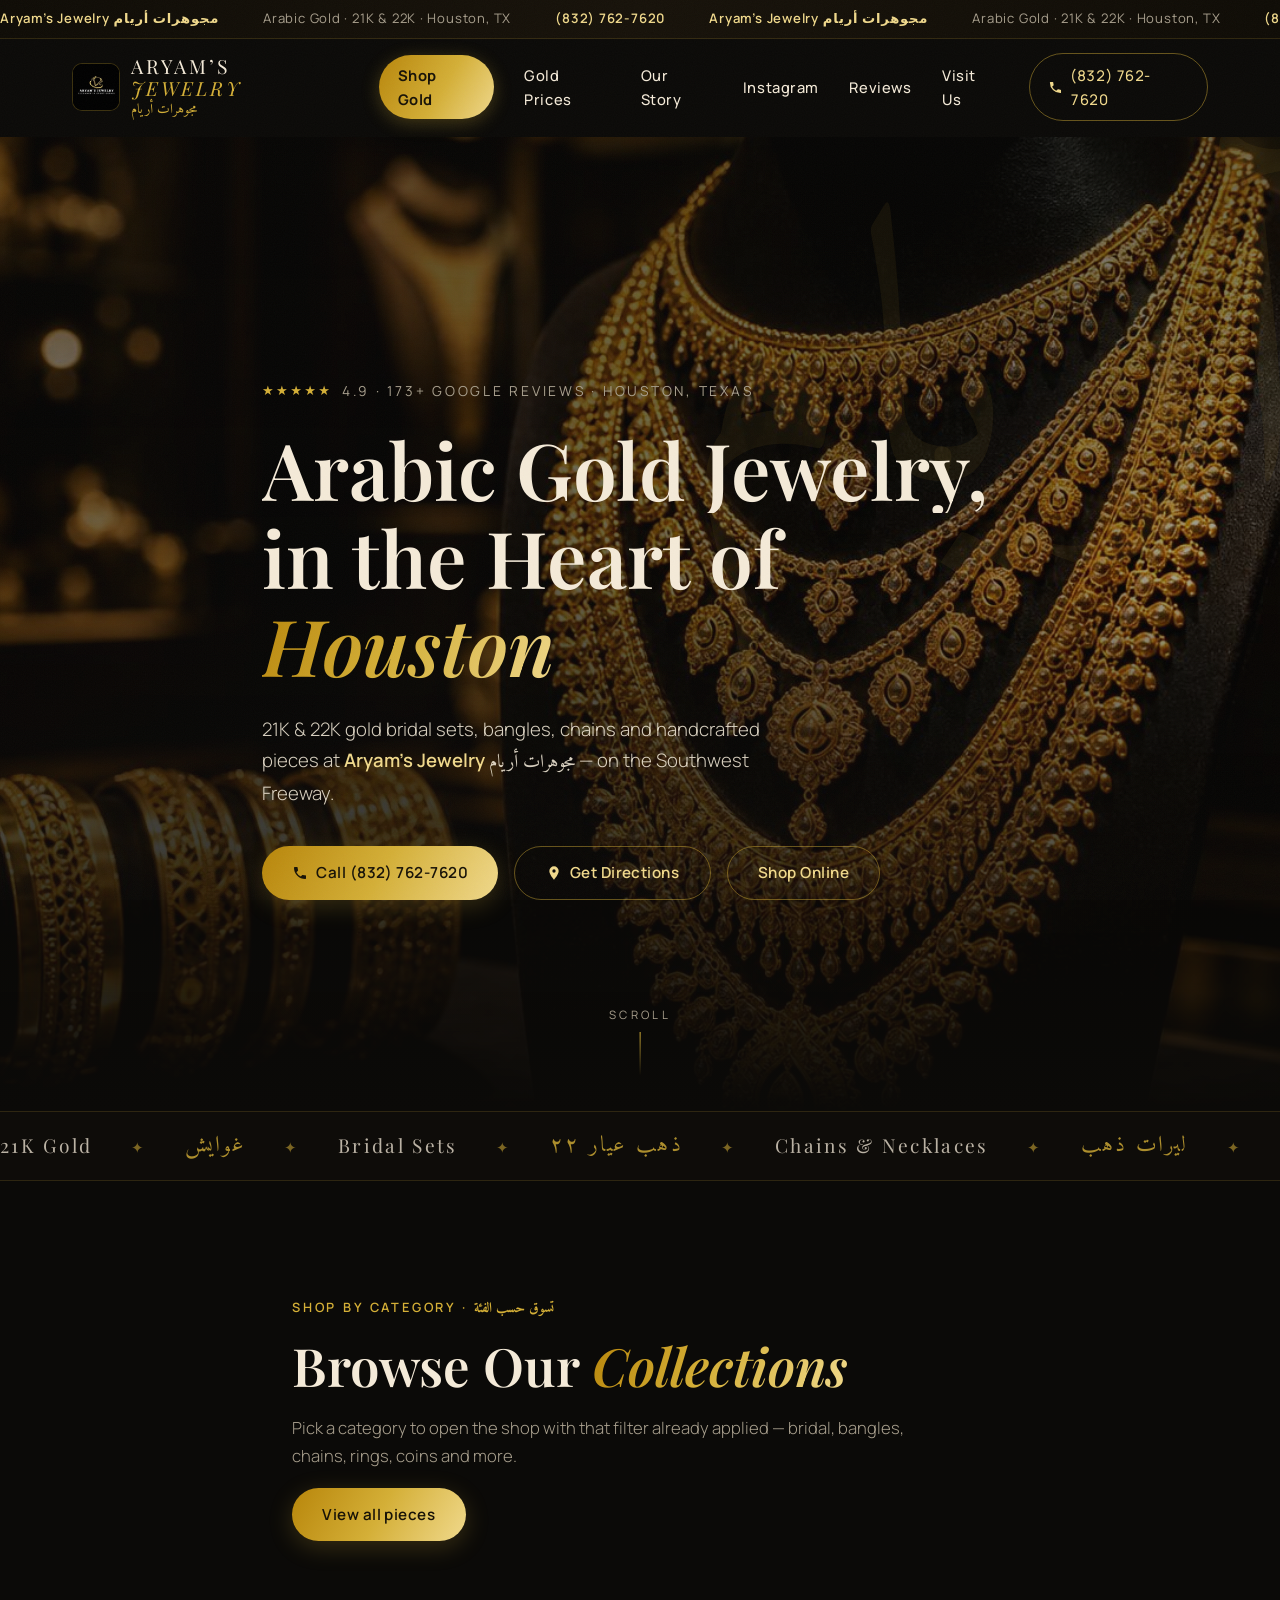
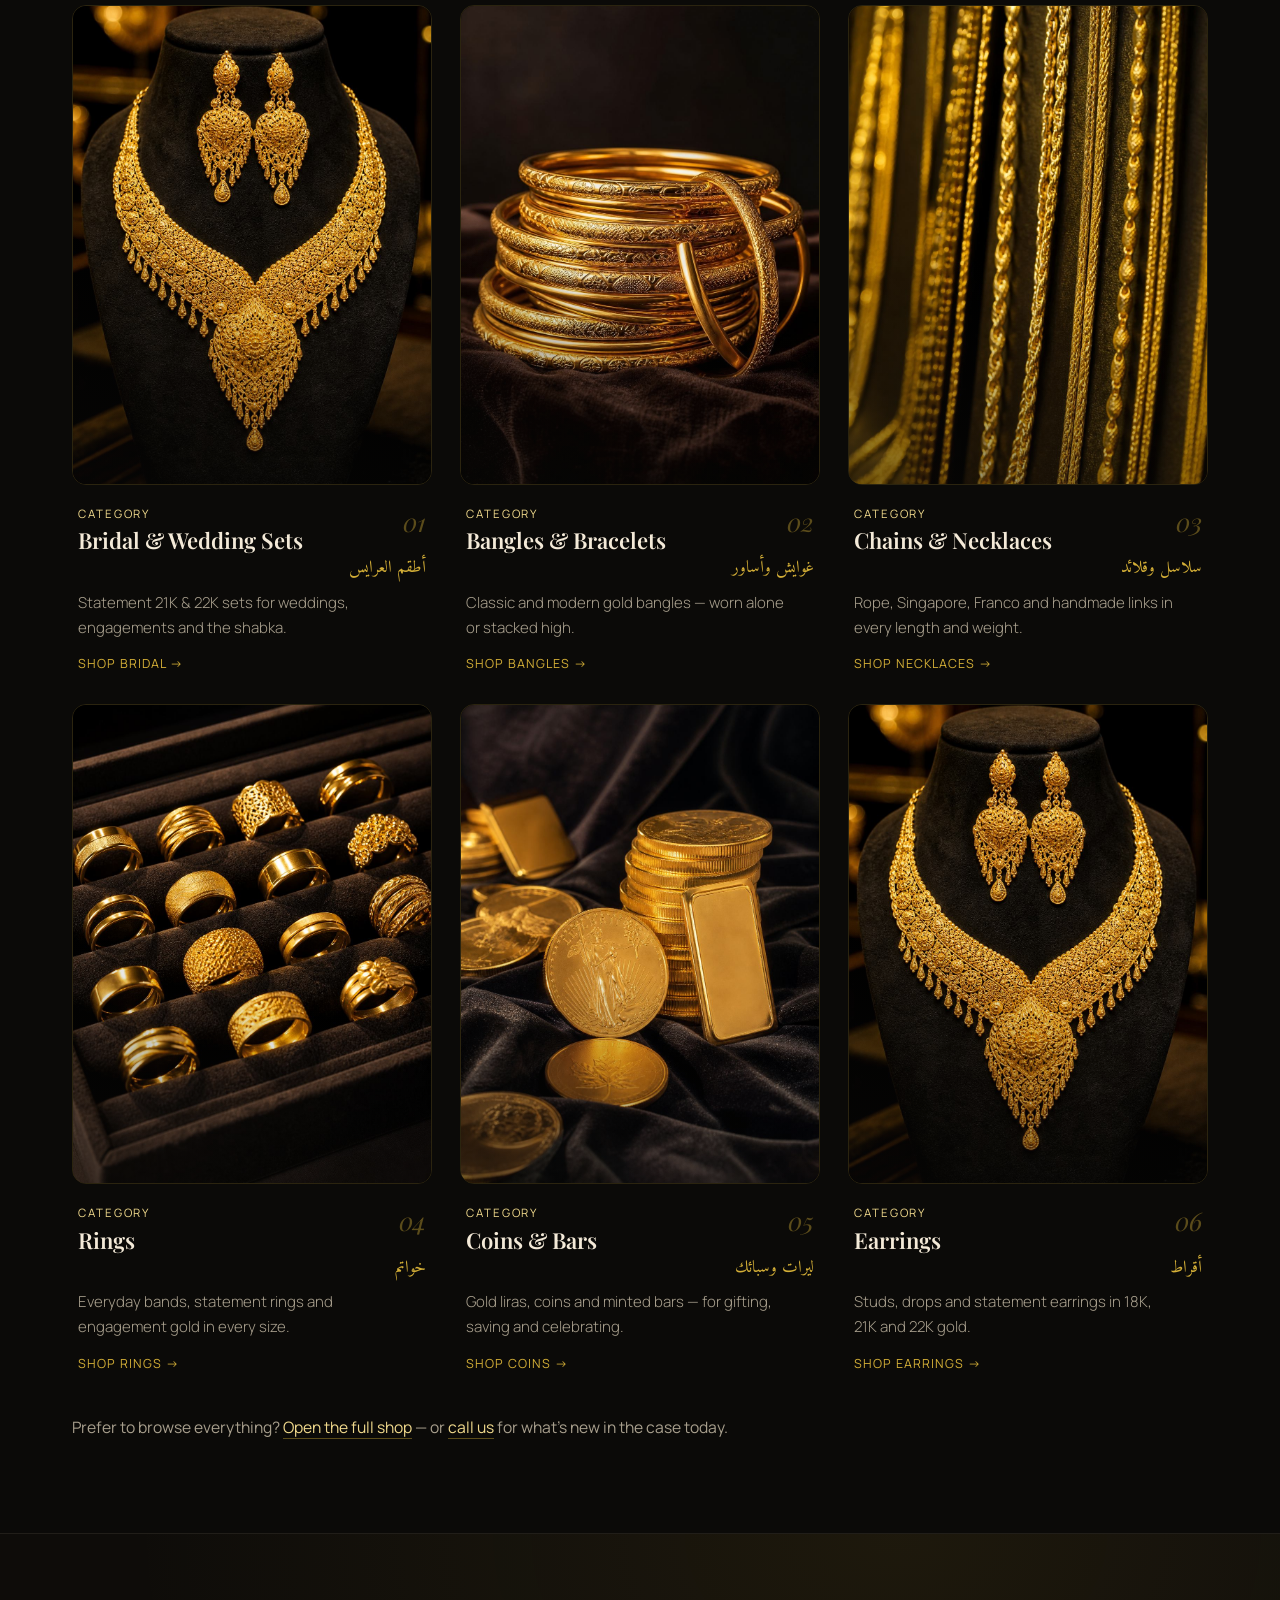
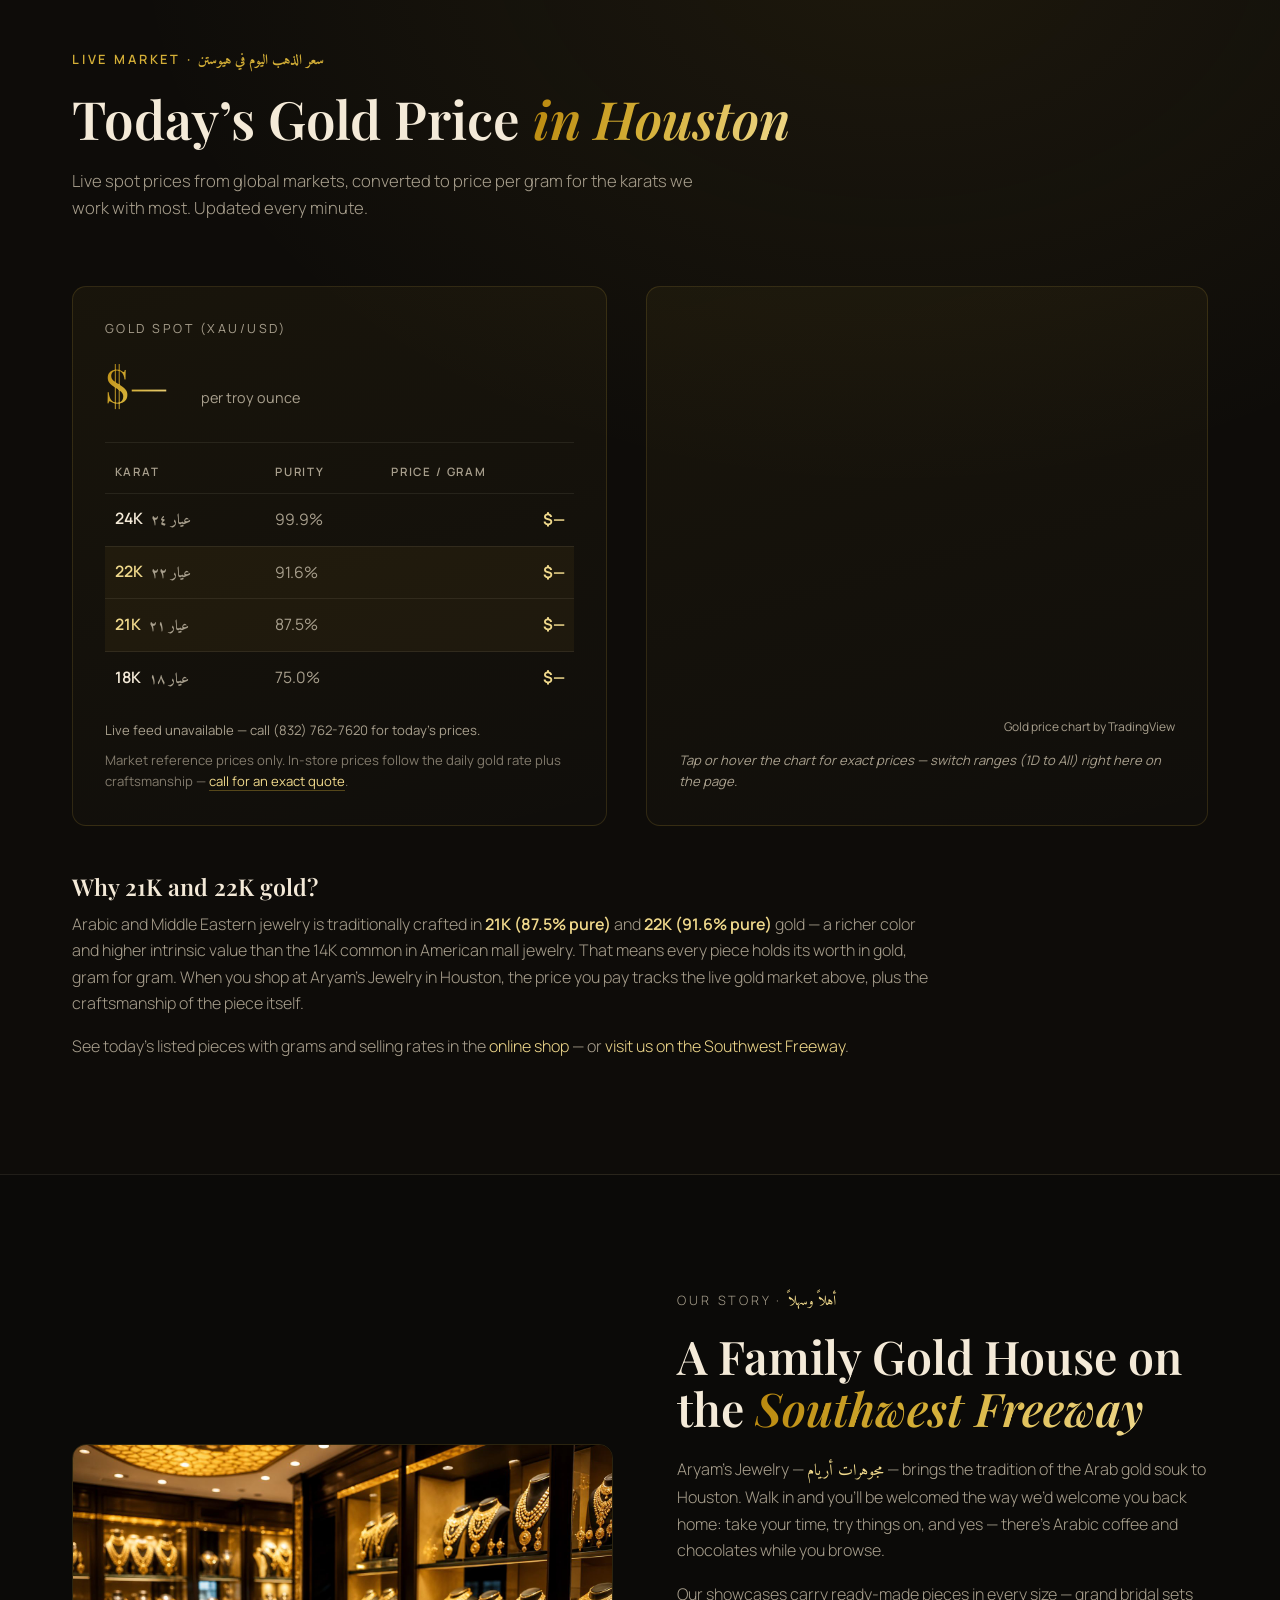
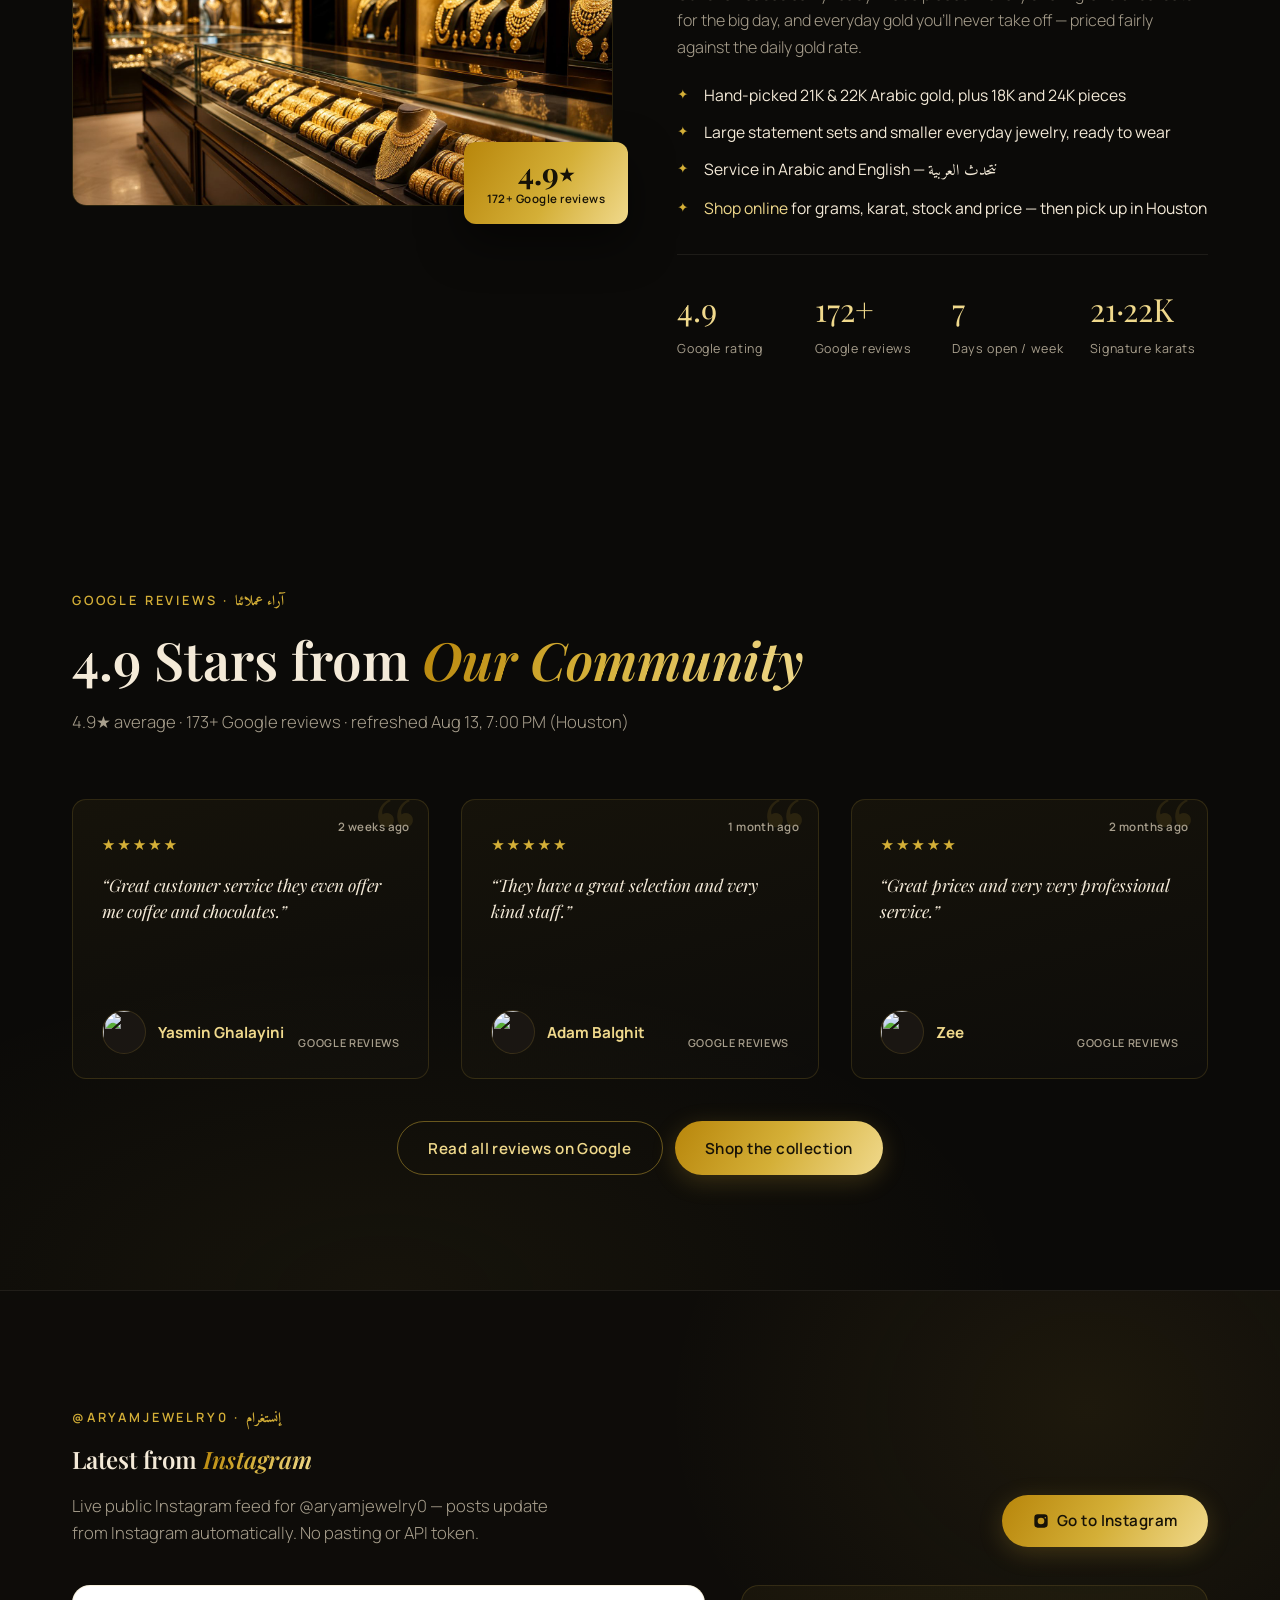
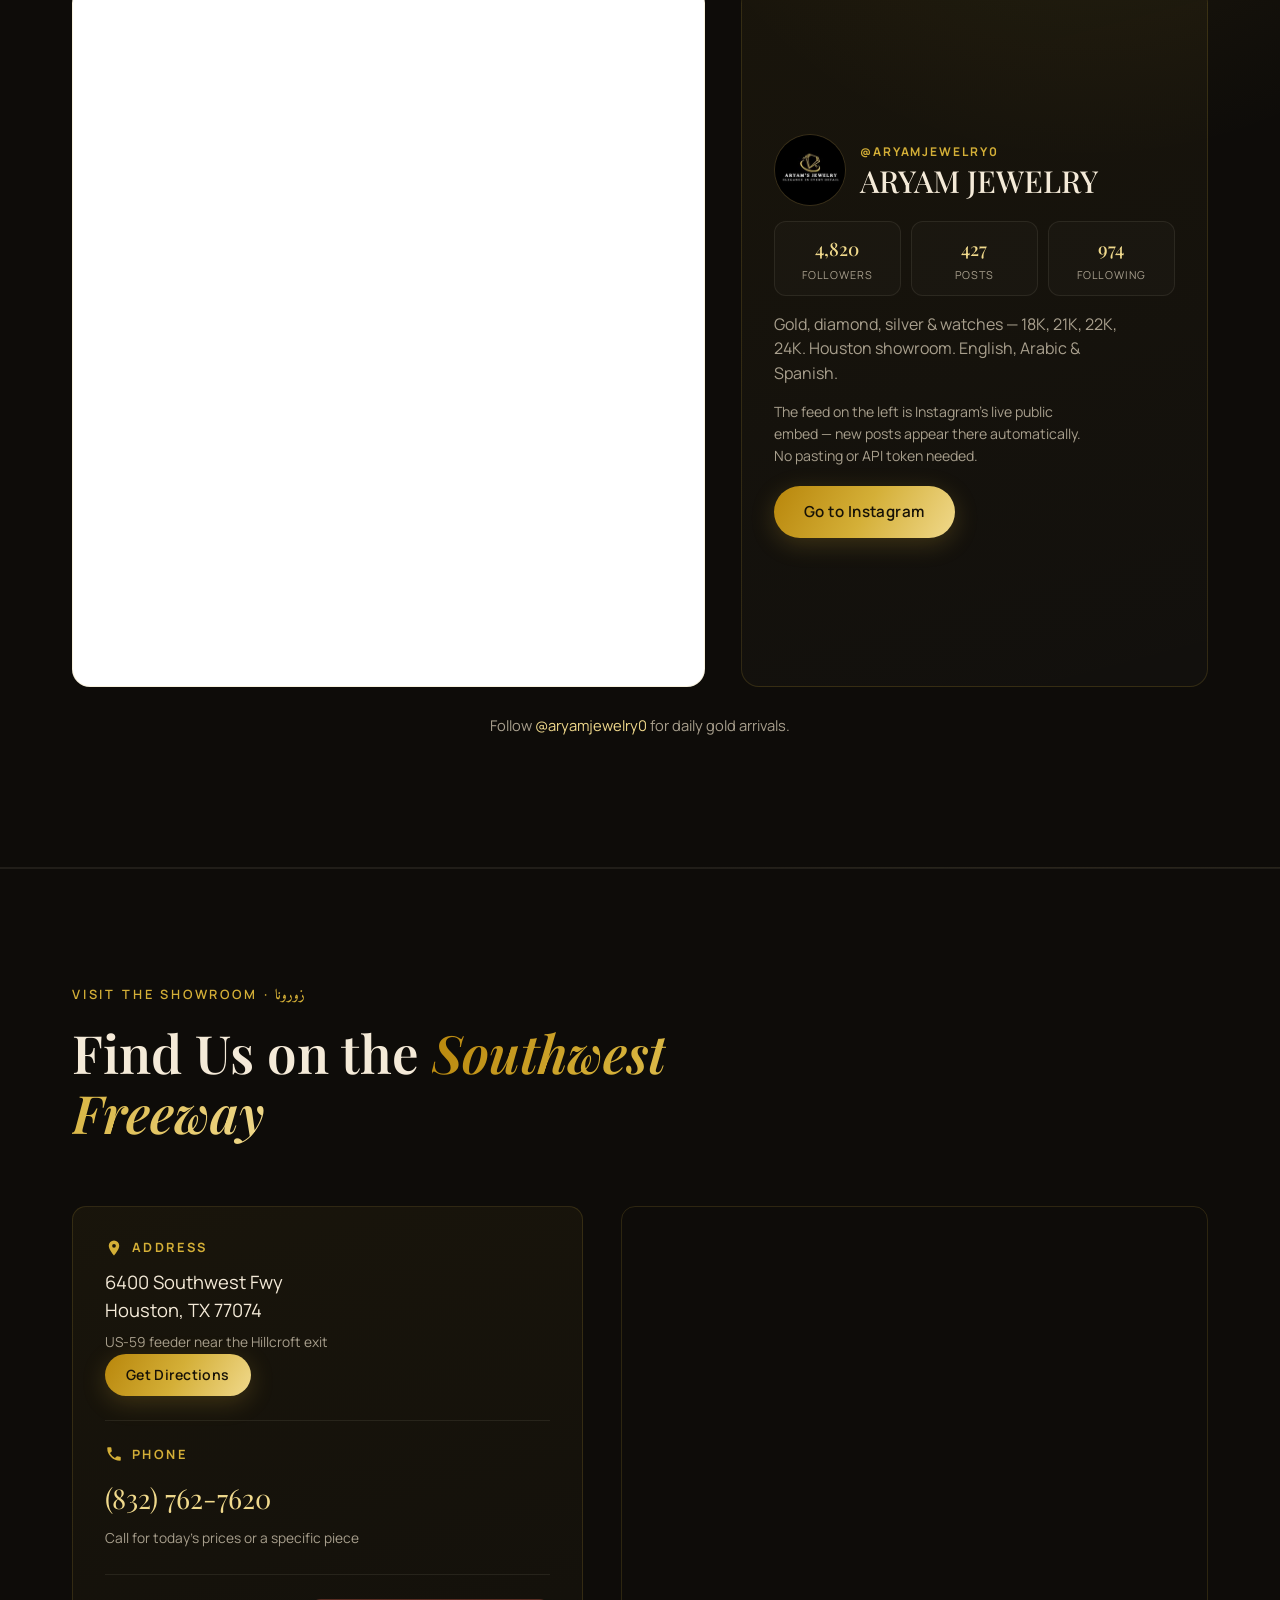
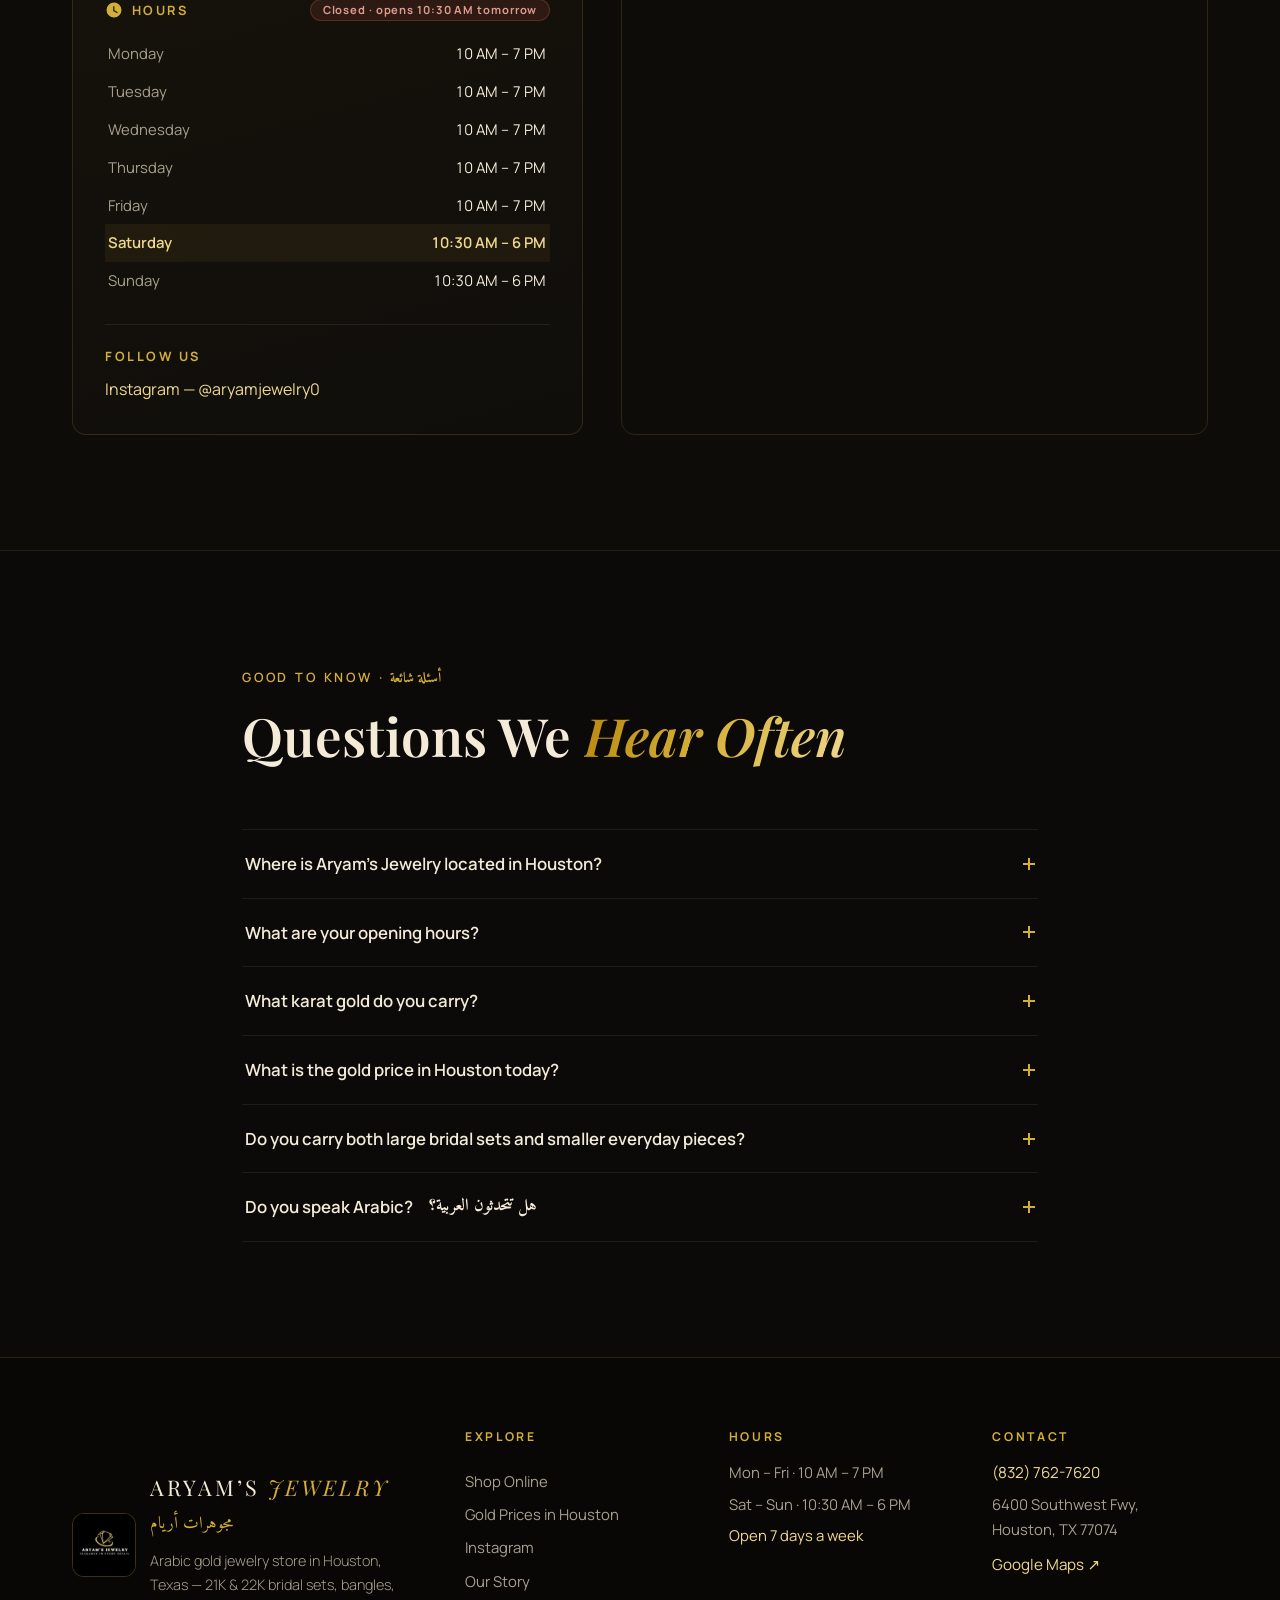
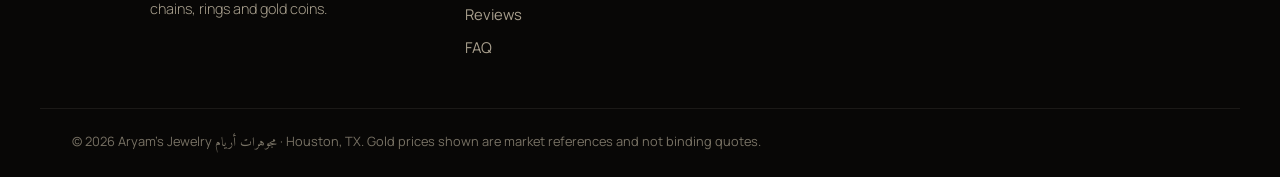
==== commit bfbc42e9: "Turn homepage collections into category cards that open the filtered shop. Co-authored-by: Cursor <c" ====
--- a/index.html
+++ b/index.html
@@ -279,77 +279,91 @@
       </div>
     </div>
 
-    <!-- ============ COLLECTIONS ============ -->
+    <!-- ============ CATEGORIES ============ -->
     <section class="collections" id="collections" aria-labelledby="collections-title">
       <div class="container section-head" data-reveal>
-        <p class="eyebrow">In the showroom · <span lang="ar" dir="rtl">تشكيلاتنا</span></p>
-        <h2 id="collections-title">Ready Pieces, <em>Priced Fairly</em></h2>
+        <p class="eyebrow">Shop by category · <span lang="ar" dir="rtl">تسوق حسب الفئة</span></p>
+        <h2 id="collections-title">Browse Our <em>Collections</em></h2>
         <p class="section-intro">
-          Bridal sets, bangles, chains, rings and coins — then browse the full online catalog with grams, karat and live stock.
+          Pick a category to open the shop with that filter already applied — bridal, bangles, chains, rings, coins and more.
         </p>
         <p style="margin:1.2rem 0 0">
-          <a class="btn btn-gold" href="/shop/">Open the Shop</a>
+          <a class="btn btn-gold" href="/shop/">View all pieces</a>
         </p>
       </div>
 
-      <div class="collections-pin">
-        <div class="collections-viewport">
-          <div class="collections-track" id="collectionsTrack">
-            <a class="collection-card" href="/shop/?category=bridal">
-              <div class="card-media"><img src="images/bridal-set.jpg" loading="lazy" width="1024" height="1536" alt="21K gold bridal jewelry set with ornate necklace and earrings — Arabic wedding gold at Aryam's Jewelry Houston" /></div>
-              <div class="card-body">
-                <span class="card-index">01</span>
-                <h3>Bridal &amp; Wedding Sets</h3>
-                <p class="card-ar" lang="ar" dir="rtl">أطقم العرايس</p>
-                <p class="card-desc">Statement 21K &amp; 22K sets for weddings, engagements and the shabka.</p>
-                <span class="card-cta">Shop bridal →</span>
-              </div>
-            </a>
-            <a class="collection-card" href="/shop/?category=bangles">
-              <div class="card-media"><img src="images/bangles.jpg" loading="lazy" width="1024" height="1536" alt="Stack of traditional 21K gold bangles (ghawayish) at Aryam's Jewelry, Arabic jewelry store in Houston TX" /></div>
-              <div class="card-body">
-                <span class="card-index">02</span>
-                <h3>Bangles &amp; Bracelets</h3>
-                <p class="card-ar" lang="ar" dir="rtl">غوايش وأساور</p>
-                <p class="card-desc">Classic and modern gold bangles — worn alone or stacked high.</p>
-                <span class="card-cta">Shop bangles →</span>
-              </div>
-            </a>
-            <a class="collection-card" href="/shop/?category=necklaces">
-              <div class="card-media"><img src="images/necklaces.jpg" loading="lazy" width="1024" height="1536" alt="22K gold chains and necklaces hanging in the showcase at Aryam's Jewelry, gold store in Houston" /></div>
-              <div class="card-body">
-                <span class="card-index">03</span>
-                <h3>Chains &amp; Necklaces</h3>
-                <p class="card-ar" lang="ar" dir="rtl">سلاسل وقلائد</p>
-                <p class="card-desc">Rope, Singapore, Franco and handmade links in every length and weight.</p>
-                <span class="card-cta">Shop necklaces →</span>
-              </div>
-            </a>
-            <a class="collection-card" href="/shop/?category=rings">
-              <div class="card-media"><img src="images/rings.jpg" loading="lazy" width="1024" height="1536" alt="Tray of 18K and 21K gold rings at Aryam's Jewelry, jewelry store in Houston, Texas" /></div>
-              <div class="card-body">
-                <span class="card-index">04</span>
-                <h3>Rings</h3>
-                <p class="card-ar" lang="ar" dir="rtl">خواتم</p>
-                <p class="card-desc">Everyday bands, statement rings and engagement gold in every size.</p>
-                <span class="card-cta">Shop rings →</span>
-              </div>
-            </a>
-            <a class="collection-card" href="/shop/?category=coins">
-              <div class="card-media"><img src="images/gold-coins.jpg" loading="lazy" width="1024" height="1536" alt="Gold coins, liras and minted gold bars for gifting and saving at Aryam's Jewelry Houston" /></div>
-              <div class="card-body">
-                <span class="card-index">05</span>
-                <h3>Coins &amp; Bars</h3>
-                <p class="card-ar" lang="ar" dir="rtl">ليرات وسبائك</p>
-                <p class="card-desc">Gold liras, coins and minted bars — for gifting, saving and celebrating.</p>
-                <span class="card-cta">Shop coins →</span>
-              </div>
-            </a>
-          </div>
+      <div class="container">
+        <div class="collections-grid" id="collectionsTrack">
+          <a class="collection-card" href="/shop/?category=bridal">
+            <div class="card-media"><img src="images/bridal-set.jpg" loading="lazy" width="1024" height="1536" alt="21K gold bridal jewelry set with ornate necklace and earrings — Arabic wedding gold at Aryam's Jewelry Houston" /></div>
+            <div class="card-body">
+              <span class="card-index">01</span>
+              <p class="card-kicker">Category</p>
+              <h3>Bridal &amp; Wedding Sets</h3>
+              <p class="card-ar" lang="ar" dir="rtl">أطقم العرايس</p>
+              <p class="card-desc">Statement 21K &amp; 22K sets for weddings, engagements and the shabka.</p>
+              <span class="card-cta">Shop bridal →</span>
+            </div>
+          </a>
+          <a class="collection-card" href="/shop/?category=bangles">
+            <div class="card-media"><img src="images/bangles.jpg" loading="lazy" width="1024" height="1536" alt="Stack of traditional 21K gold bangles (ghawayish) at Aryam's Jewelry, Arabic jewelry store in Houston TX" /></div>
+            <div class="card-body">
+              <span class="card-index">02</span>
+              <p class="card-kicker">Category</p>
+              <h3>Bangles &amp; Bracelets</h3>
+              <p class="card-ar" lang="ar" dir="rtl">غوايش وأساور</p>
+              <p class="card-desc">Classic and modern gold bangles — worn alone or stacked high.</p>
+              <span class="card-cta">Shop bangles →</span>
+            </div>
+          </a>
+          <a class="collection-card" href="/shop/?category=necklaces">
+            <div class="card-media"><img src="images/necklaces.jpg" loading="lazy" width="1024" height="1536" alt="22K gold chains and necklaces hanging in the showcase at Aryam's Jewelry, gold store in Houston" /></div>
+            <div class="card-body">
+              <span class="card-index">03</span>
+              <p class="card-kicker">Category</p>
+              <h3>Chains &amp; Necklaces</h3>
+              <p class="card-ar" lang="ar" dir="rtl">سلاسل وقلائد</p>
+              <p class="card-desc">Rope, Singapore, Franco and handmade links in every length and weight.</p>
+              <span class="card-cta">Shop necklaces →</span>
+            </div>
+          </a>
+          <a class="collection-card" href="/shop/?category=rings">
+            <div class="card-media"><img src="images/rings.jpg" loading="lazy" width="1024" height="1536" alt="Tray of 18K and 21K gold rings at Aryam's Jewelry, jewelry store in Houston, Texas" /></div>
+            <div class="card-body">
+              <span class="card-index">04</span>
+              <p class="card-kicker">Category</p>
+              <h3>Rings</h3>
+              <p class="card-ar" lang="ar" dir="rtl">خواتم</p>
+              <p class="card-desc">Everyday bands, statement rings and engagement gold in every size.</p>
+              <span class="card-cta">Shop rings →</span>
+            </div>
+          </a>
+          <a class="collection-card" href="/shop/?category=coins">
+            <div class="card-media"><img src="images/gold-coins.jpg" loading="lazy" width="1024" height="1536" alt="Gold coins, liras and minted gold bars for gifting and saving at Aryam's Jewelry Houston" /></div>
+            <div class="card-body">
+              <span class="card-index">05</span>
+              <p class="card-kicker">Category</p>
+              <h3>Coins &amp; Bars</h3>
+              <p class="card-ar" lang="ar" dir="rtl">ليرات وسبائك</p>
+              <p class="card-desc">Gold liras, coins and minted bars — for gifting, saving and celebrating.</p>
+              <span class="card-cta">Shop coins →</span>
+            </div>
+          </a>
+          <a class="collection-card" href="/shop/?category=earrings">
+            <div class="card-media"><img src="images/bridal-set.jpg" loading="lazy" width="1024" height="1536" alt="Gold earrings at Aryam's Jewelry Houston" /></div>
+            <div class="card-body">
+              <span class="card-index">06</span>
+              <p class="card-kicker">Category</p>
+              <h3>Earrings</h3>
+              <p class="card-ar" lang="ar" dir="rtl">أقراط</p>
+              <p class="card-desc">Studs, drops and statement earrings in 18K, 21K and 22K gold.</p>
+              <span class="card-cta">Shop earrings →</span>
+            </div>
+          </a>
         </div>
       </div>
       <p class="collections-note container" data-reveal>
-        Prefer to shop online? <a href="/shop/">Browse every listed piece with grams &amp; price</a> —
+        Prefer to browse everything? <a href="/shop/">Open the full shop</a> —
         or <a href="tel:+18327627620">call us</a> for what&rsquo;s new in the case today.
       </p>
     </section>
--- a/css/styles.css
+++ b/css/styles.css
@@ -438,25 +438,36 @@
   max-width: 40rem;
 }
 
-/* ---------- Collections ---------- */
+/* ---------- Collections / categories ---------- */
 .collections { padding-bottom: clamp(3rem, 6vw, 5rem); }
 
-.collections-viewport { overflow: hidden; }
-.collections-track {
-  display: flex;
-  gap: clamp(1.25rem, 2.5vw, 2rem);
-  width: max-content;
-  padding-inline: max(calc((100vw - var(--container)) / 2 + clamp(1.25rem, 4vw, 2rem)), 1.25rem);
-  will-change: transform;
-}
+.collections-grid {
+  display: grid;
+  grid-template-columns: 1fr;
+  gap: clamp(1.25rem, 2.5vw, 1.75rem);
+}
+
+@media (min-width: 640px) {
+  .collections-grid {
+    grid-template-columns: repeat(2, minmax(0, 1fr));
+  }
+}
+
+@media (min-width: 1024px) {
+  .collections-grid {
+    grid-template-columns: repeat(3, minmax(0, 1fr));
+  }
+}
+
 .collection-card {
-  width: clamp(280px, 27vw, 380px);
-  flex-shrink: 0;
+  width: 100%;
   display: block;
   color: inherit;
   text-decoration: none;
   cursor: pointer;
   transition: transform 0.35s ease;
+  position: relative;
+  z-index: 1;
 }
 a.collection-card:focus-visible {
   outline: 2px solid var(--gold, #c9a84c);
@@ -473,6 +484,13 @@
   text-transform: uppercase;
   color: var(--gold, #c9a84c);
 }
+.card-kicker {
+  margin: 0 0 0.35rem;
+  font-size: 0.72rem;
+  letter-spacing: 0.16em;
+  text-transform: uppercase;
+  color: var(--gold-2, #d4af37);
+}
 .card-media {
   position: relative;
   aspect-ratio: 3 / 4;
@@ -503,18 +521,6 @@
 
 .collections-note { margin-top: 2.5rem; color: var(--muted); font-size: 0.98rem; }
 .collections-note a { border-bottom: 1px solid rgba(212, 175, 55, 0.4); }
-
-/* Mobile: native swipe with snap */
-@media (max-width: 1023px) {
-  .collections-viewport {
-    overflow-x: auto;
-    scroll-snap-type: x proximity;
-    scrollbar-width: none;
-    -webkit-overflow-scrolling: touch;
-  }
-  .collections-viewport::-webkit-scrollbar { display: none; }
-  .collection-card { scroll-snap-align: start; width: min(78vw, 340px); }
-}
 
 /* ---------- Gold prices ---------- */
 .gold {
